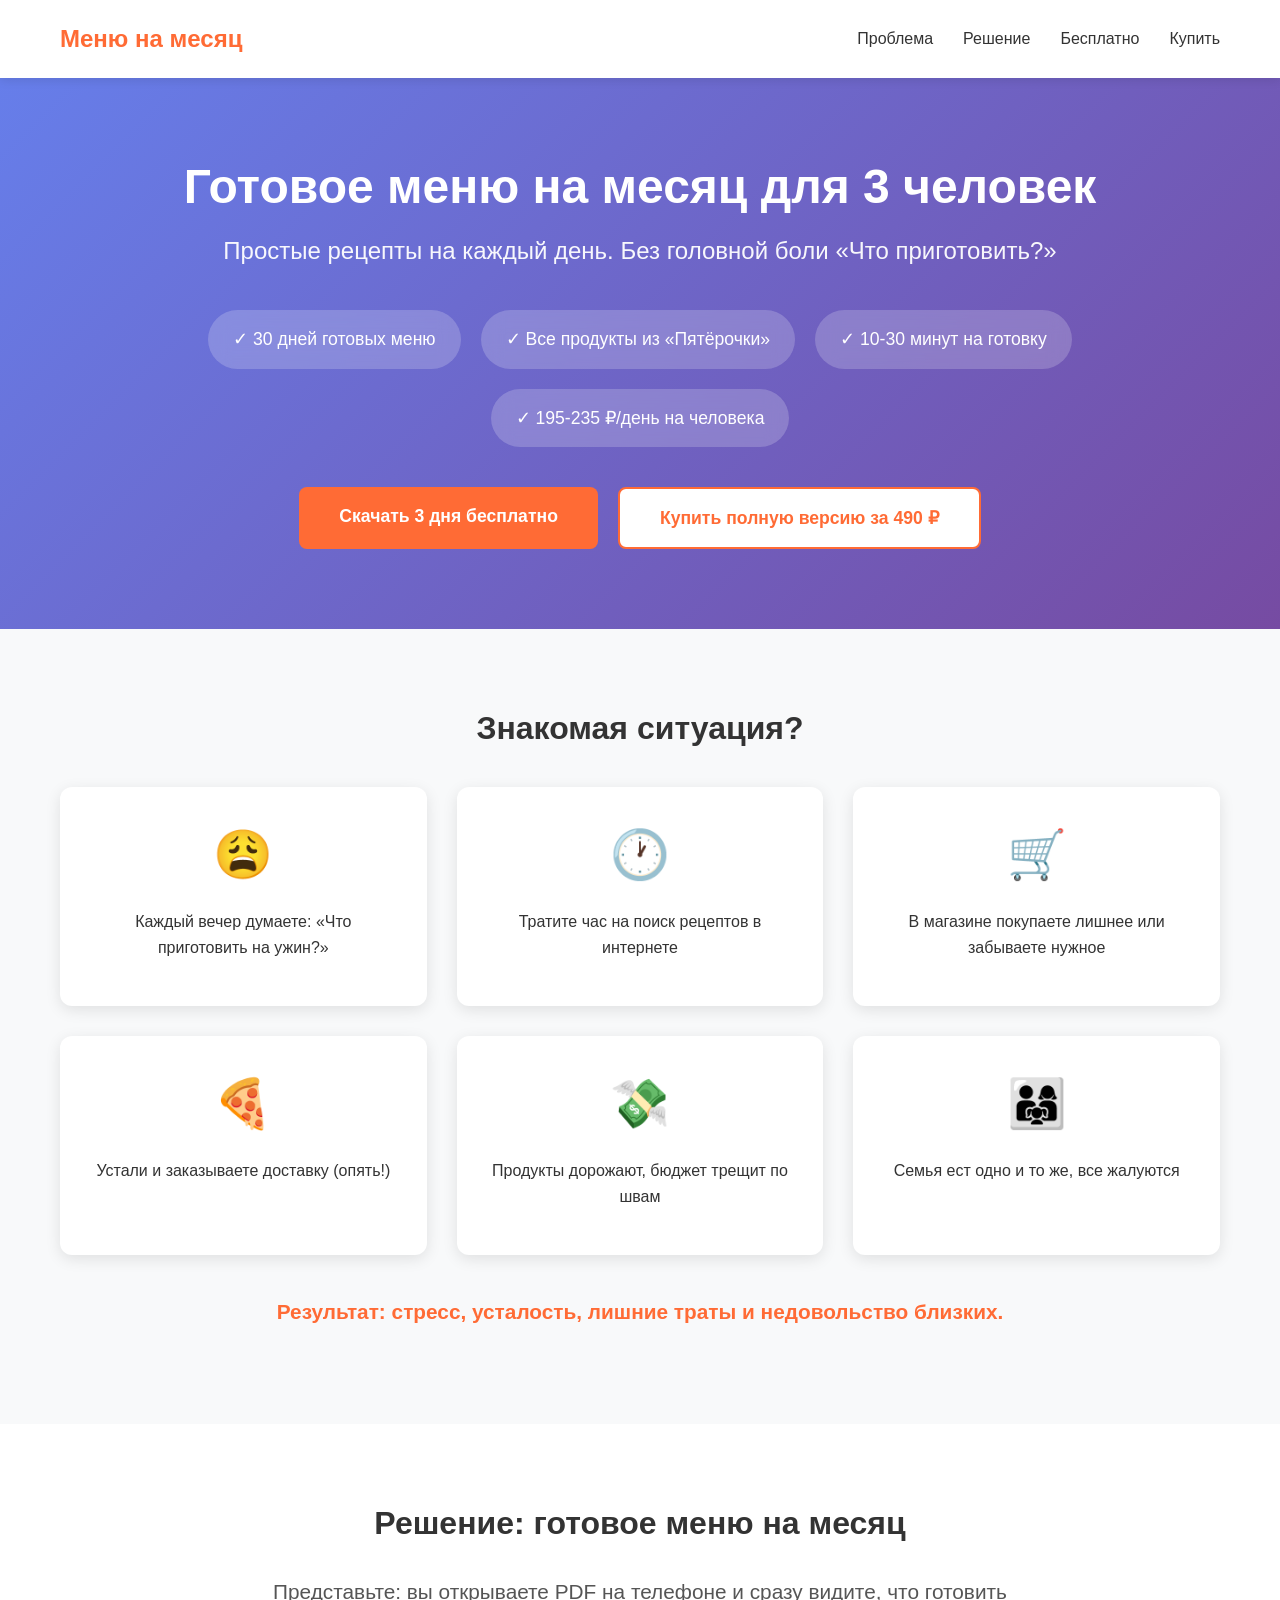
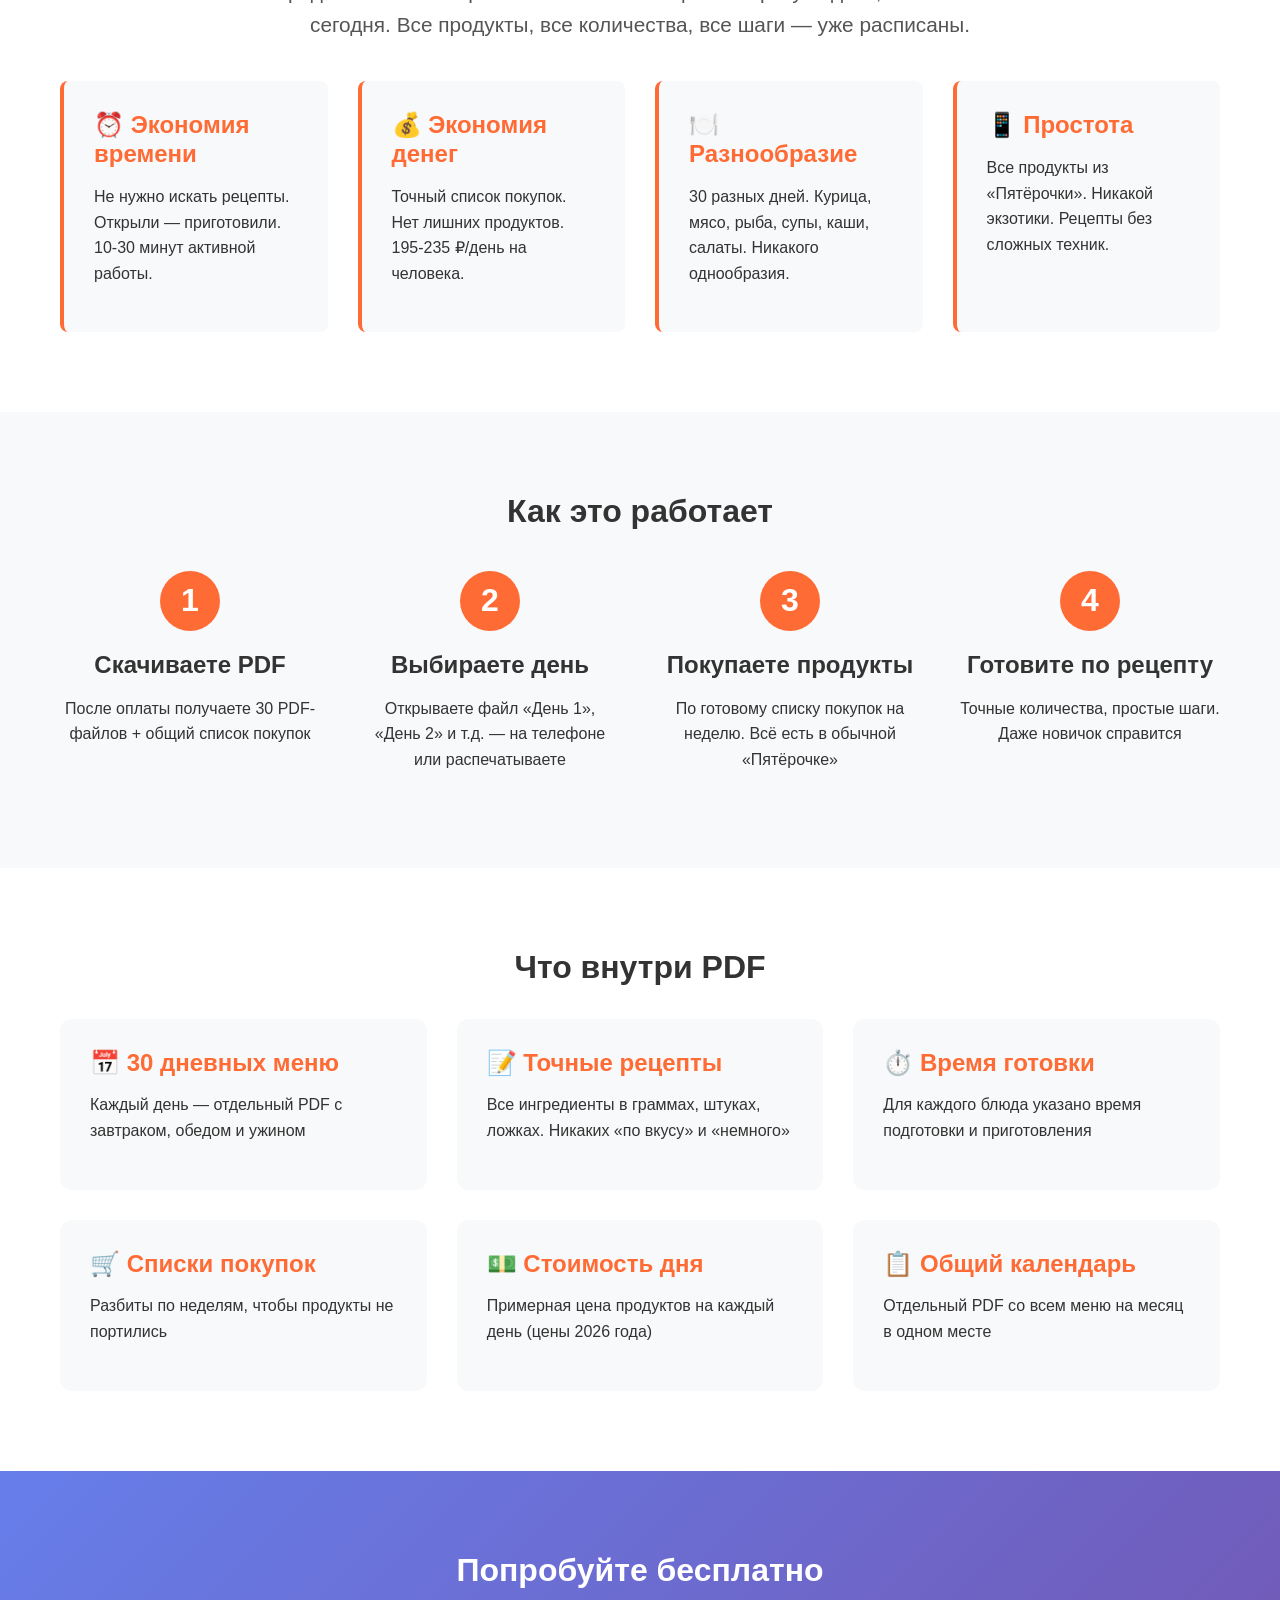
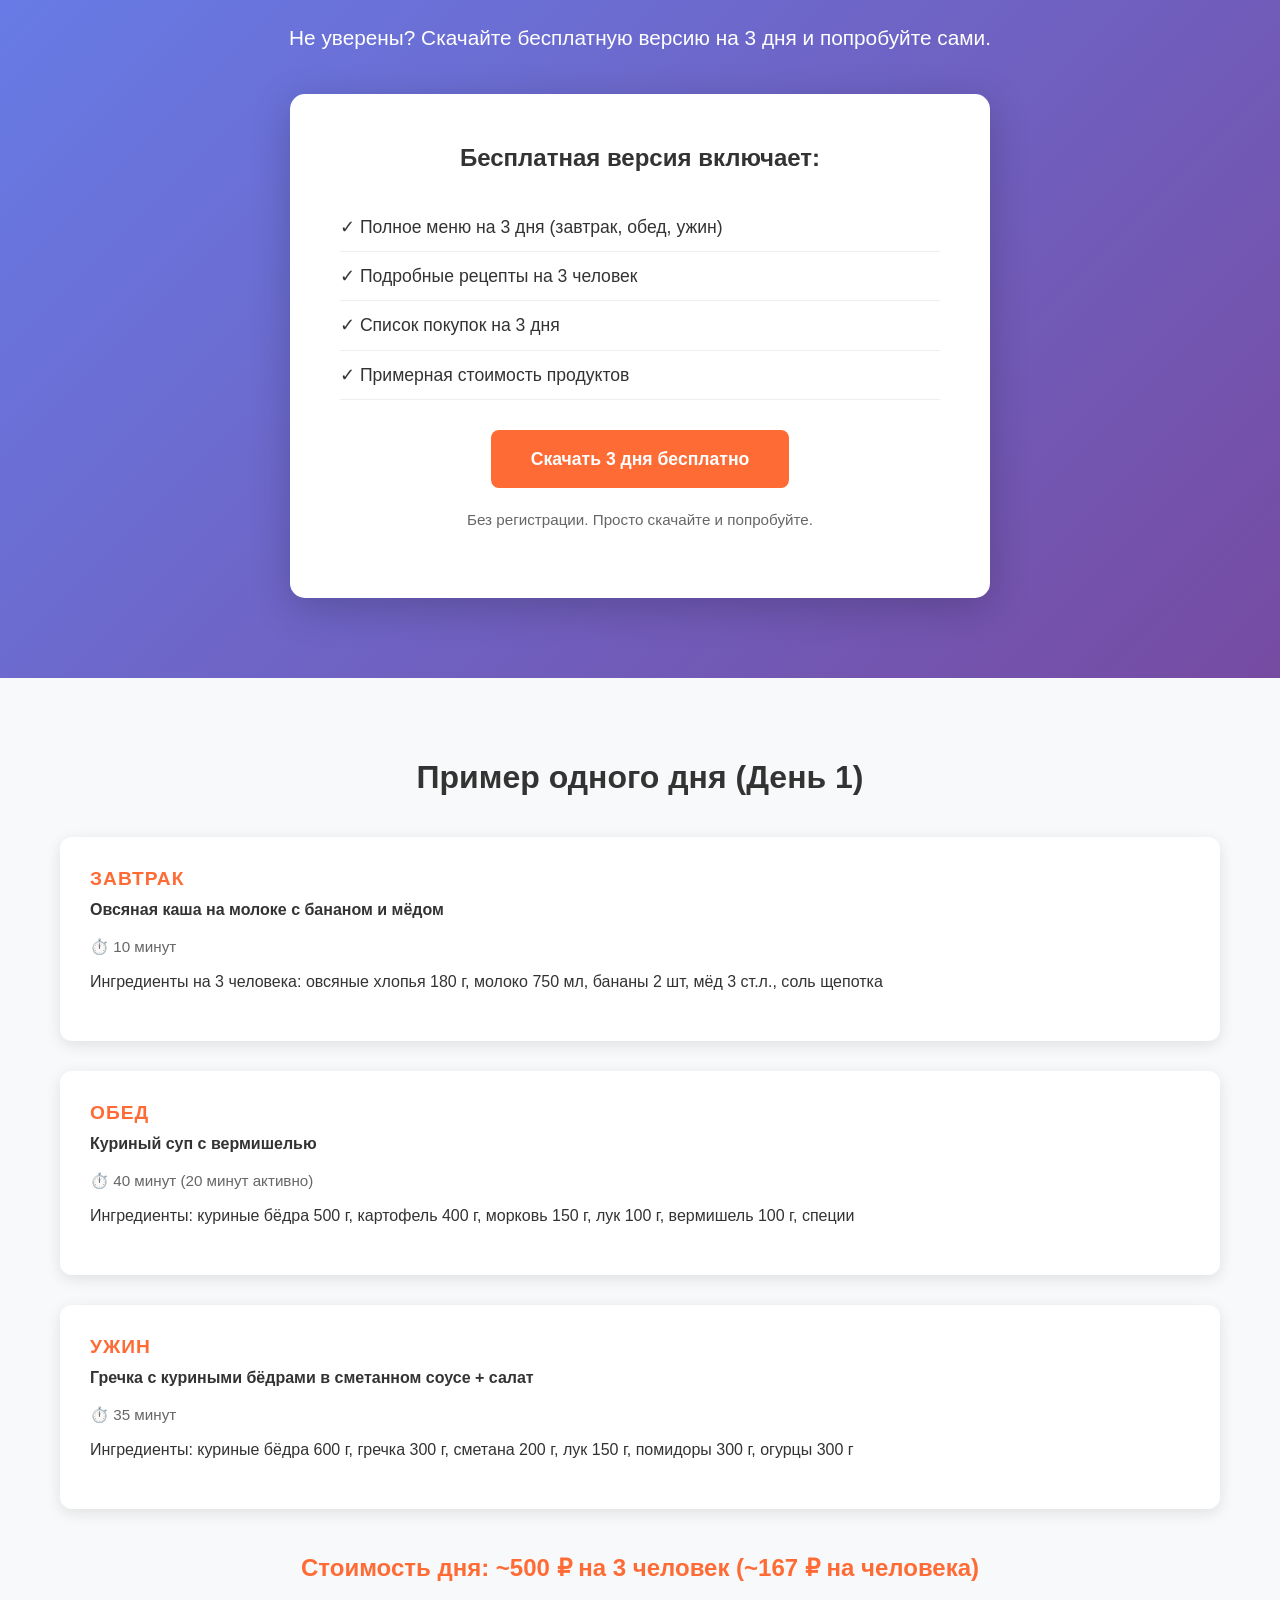
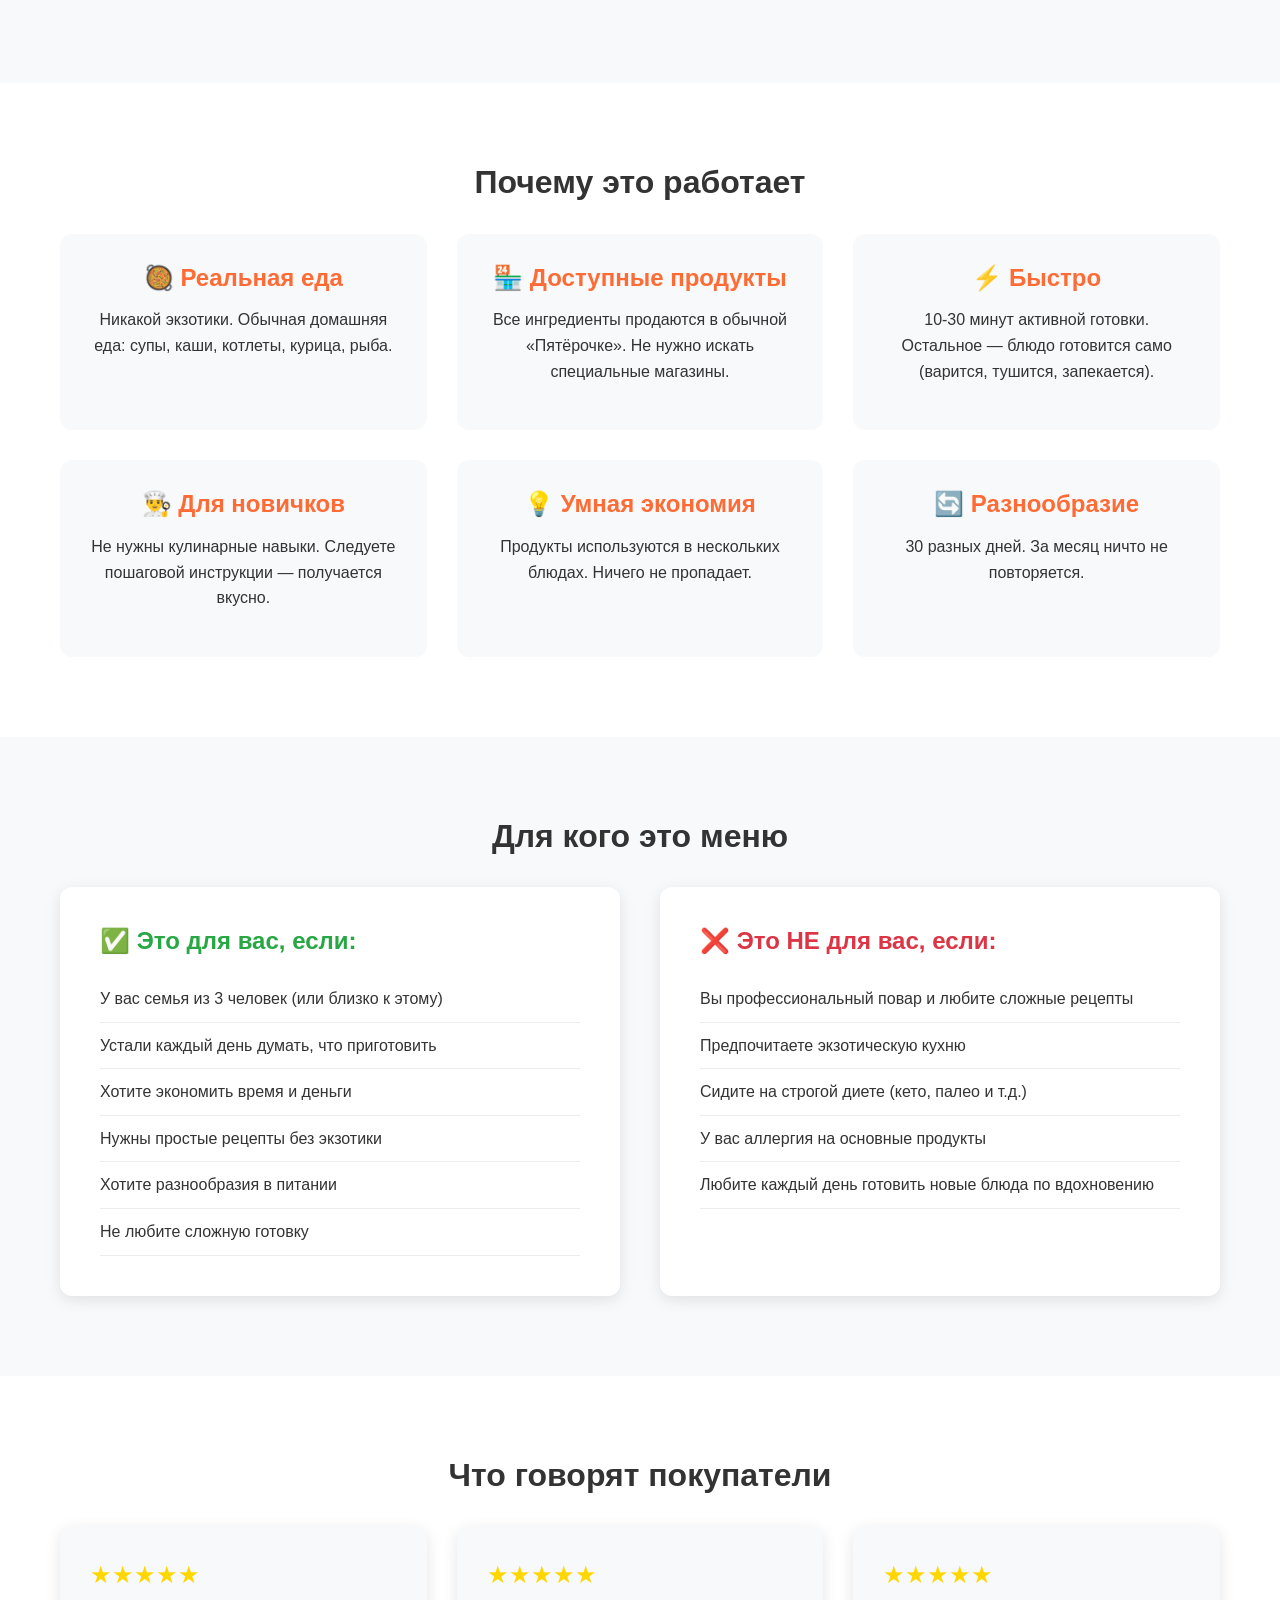
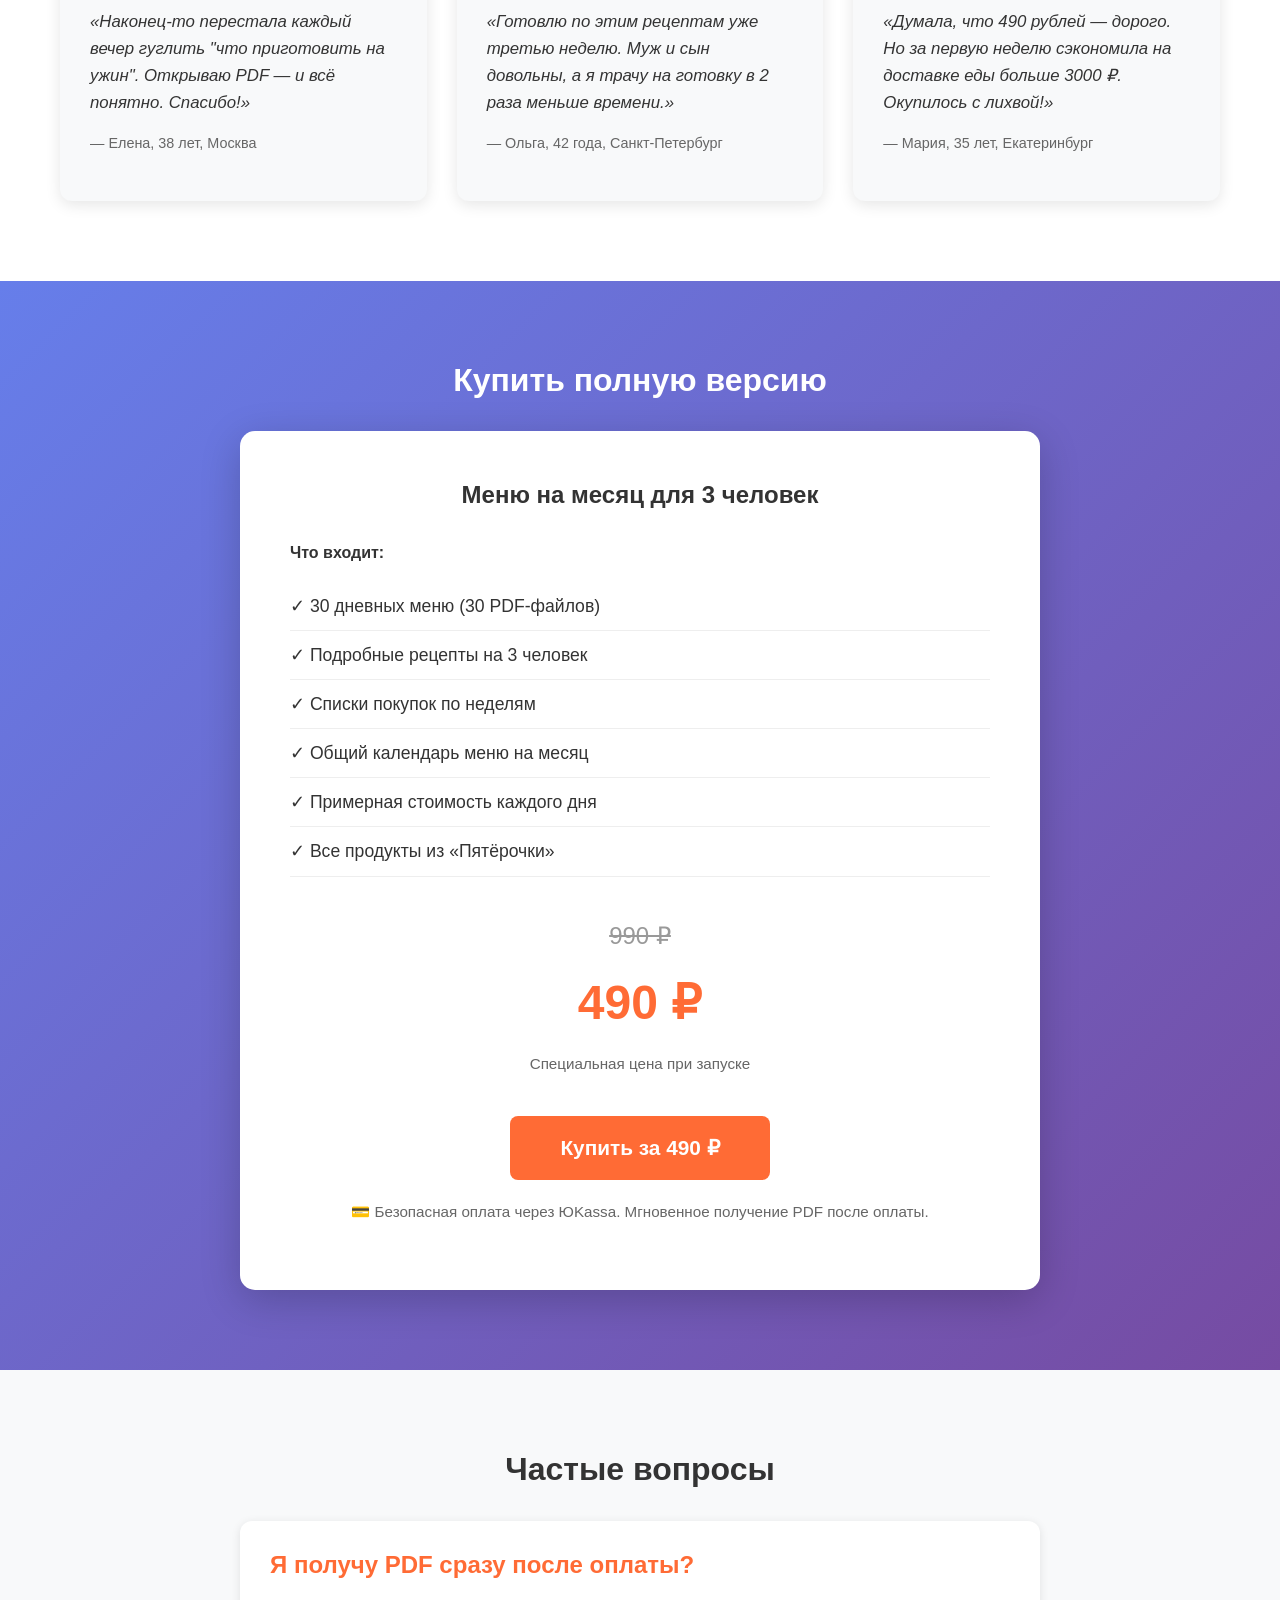
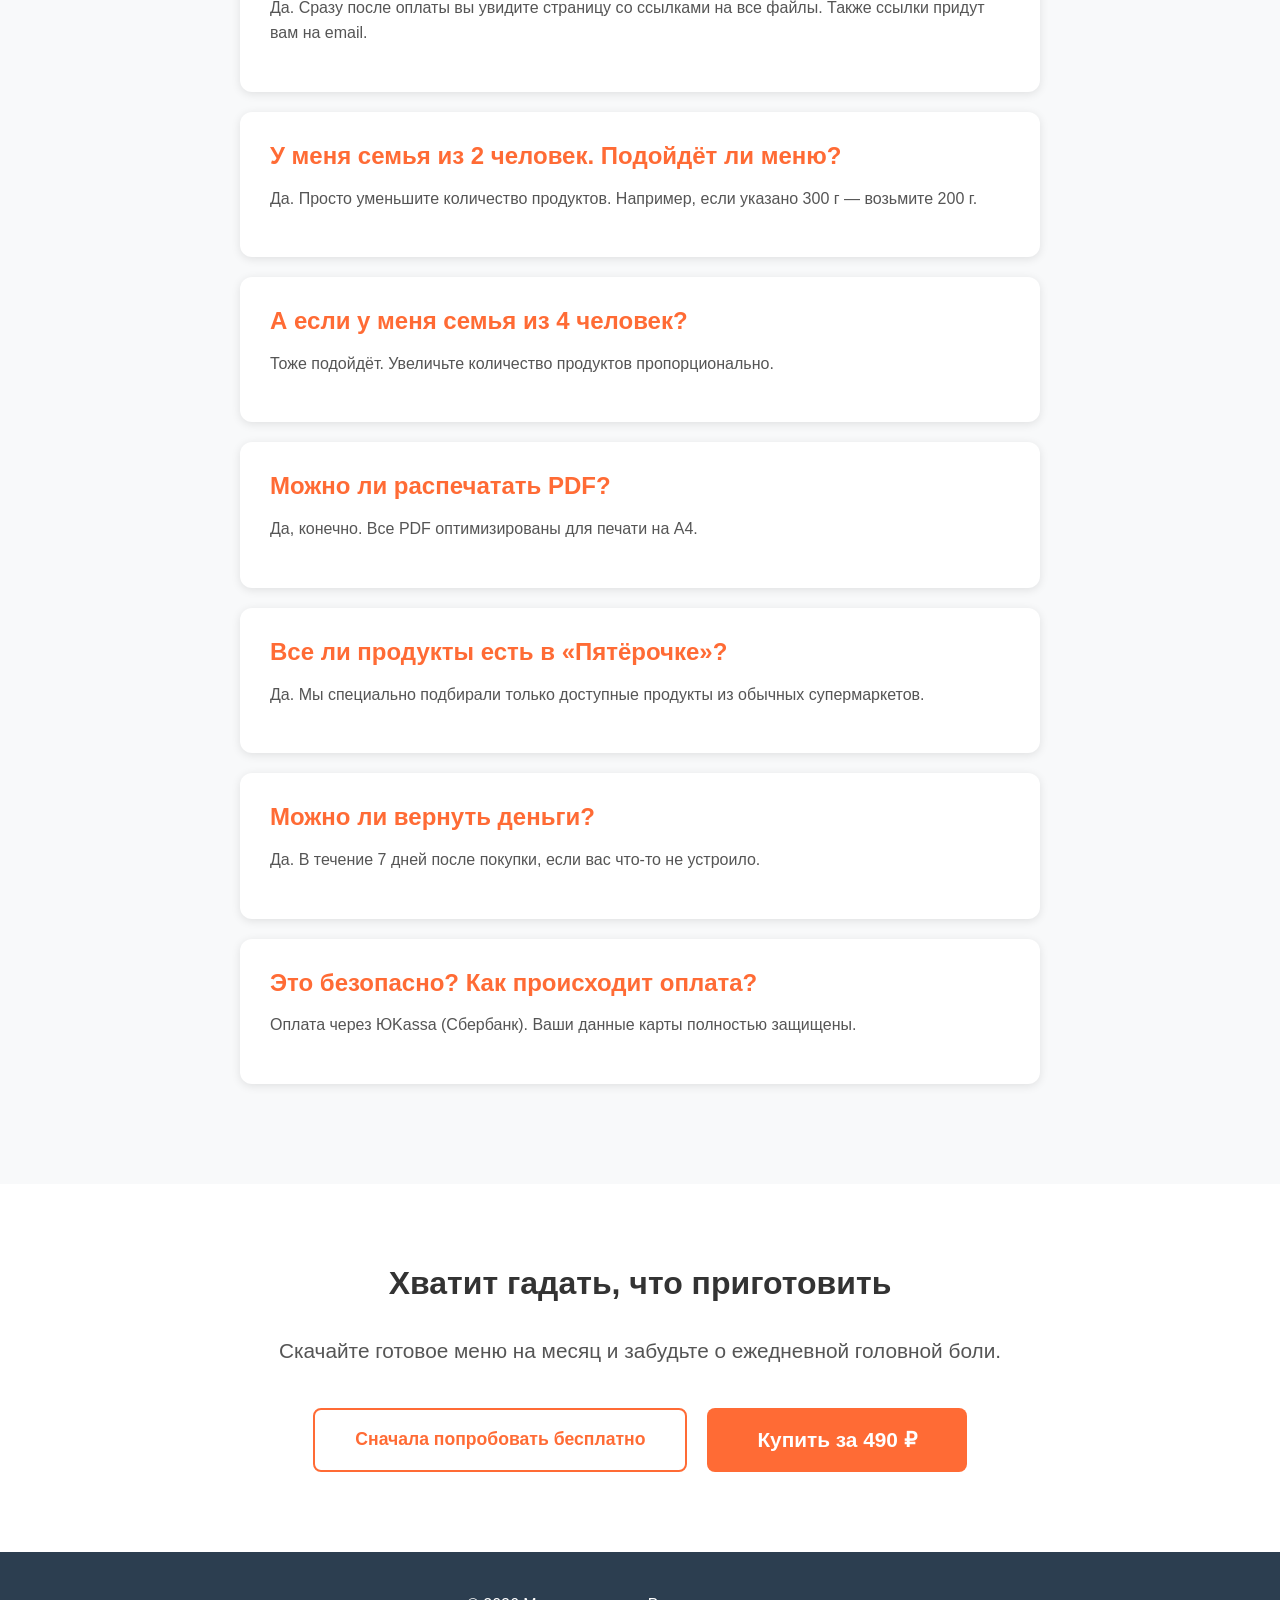
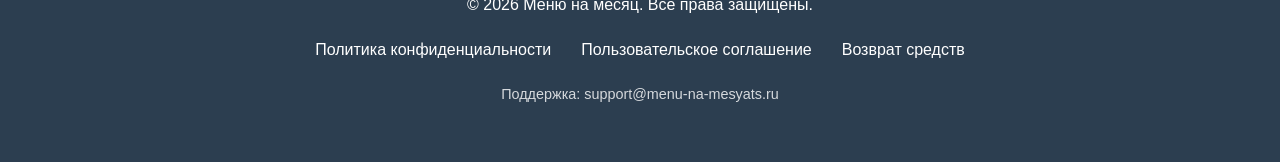
==== index.html @ c81d0bb7 "Add files via upload" ====
<!DOCTYPE html>
<html lang="ru">
<head>
    <meta charset="UTF-8">
    <meta name="viewport" content="width=device-width, initial-scale=1.0">
    <meta name="description" content="Готовое меню на месяц для 3 человек. Простые рецепты, доступные продукты, экономия времени и денег.">
    <title>Меню на месяц для 3 человек — Готовые рецепты на каждый день</title>
    <link rel="stylesheet" href="style.css">
</head>
<body>

    <!-- Шапка -->
    <header class="header">
        <div class="container">
            <div class="logo">Меню на месяц</div>
            <nav class="nav">
                <a href="#problem">Проблема</a>
                <a href="#solution">Решение</a>
                <a href="#free">Бесплатно</a>
                <a href="#buy">Купить</a>
            </nav>
        </div>
    </header>

    <!-- Первый экран (Hero) -->
    <section class="hero">
        <div class="container">
            <h1>Готовое меню на месяц для 3 человек</h1>
            <p class="hero-subtitle">Простые рецепты на каждый день. Без головной боли «Что приготовить?»</p>
            <div class="hero-benefits">
                <div class="benefit">✓ 30 дней готовых меню</div>
                <div class="benefit">✓ Все продукты из «Пятёрочки»</div>
                <div class="benefit">✓ 10-30 минут на готовку</div>
                <div class="benefit">✓ 195-235 ₽/день на человека</div>
            </div>
            <div class="hero-cta">
                <a href="#free" class="btn btn-primary">Скачать 3 дня бесплатно</a>
                <a href="#buy" class="btn btn-secondary">Купить полную версию за 490 ₽</a>
            </div>
        </div>
    </section>

    <!-- Знакомая ситуация -->
    <section id="problem" class="problem">
        <div class="container">
            <h2>Знакомая ситуация?</h2>
            <div class="problem-grid">
                <div class="problem-item">
                    <div class="problem-icon">😩</div>
                    <p>Каждый вечер думаете: «Что приготовить на ужин?»</p>
                </div>
                <div class="problem-item">
                    <div class="problem-icon">🕐</div>
                    <p>Тратите час на поиск рецептов в интернете</p>
                </div>
                <div class="problem-item">
                    <div class="problem-icon">🛒</div>
                    <p>В магазине покупаете лишнее или забываете нужное</p>
                </div>
                <div class="problem-item">
                    <div class="problem-icon">🍕</div>
                    <p>Устали и заказываете доставку (опять!)</p>
                </div>
                <div class="problem-item">
                    <div class="problem-icon">💸</div>
                    <p>Продукты дорожают, бюджет трещит по швам</p>
                </div>
                <div class="problem-item">
                    <div class="problem-icon">👨‍👩‍👧</div>
                    <p>Семья ест одно и то же, все жалуются</p>
                </div>
            </div>
            <p class="problem-result">Результат: стресс, усталость, лишние траты и недовольство близких.</p>
        </div>
    </section>

    <!-- Решение -->
    <section id="solution" class="solution">
        <div class="container">
            <h2>Решение: готовое меню на месяц</h2>
            <p class="solution-intro">Представьте: вы открываете PDF на телефоне и сразу видите, что готовить сегодня. Все продукты, все количества, все шаги — уже расписаны.</p>
            <div class="solution-benefits">
                <div class="solution-item">
                    <h3>⏰ Экономия времени</h3>
                    <p>Не нужно искать рецепты. Открыли — приготовили. 10-30 минут активной работы.</p>
                </div>
                <div class="solution-item">
                    <h3>💰 Экономия денег</h3>
                    <p>Точный список покупок. Нет лишних продуктов. 195-235 ₽/день на человека.</p>
                </div>
                <div class="solution-item">
                    <h3>🍽️ Разнообразие</h3>
                    <p>30 разных дней. Курица, мясо, рыба, супы, каши, салаты. Никакого однообразия.</p>
                </div>
                <div class="solution-item">
                    <h3>📱 Простота</h3>
                    <p>Все продукты из «Пятёрочки». Никакой экзотики. Рецепты без сложных техник.</p>
                </div>
            </div>
        </div>
    </section>

    <!-- Как это работает -->
    <section class="how-it-works">
        <div class="container">
            <h2>Как это работает</h2>
            <div class="steps">
                <div class="step">
                    <div class="step-number">1</div>
                    <h3>Скачиваете PDF</h3>
                    <p>После оплаты получаете 30 PDF-файлов + общий список покупок</p>
                </div>
                <div class="step">
                    <div class="step-number">2</div>
                    <h3>Выбираете день</h3>
                    <p>Открываете файл «День 1», «День 2» и т.д. — на телефоне или распечатываете</p>
                </div>
                <div class="step">
                    <div class="step-number">3</div>
                    <h3>Покупаете продукты</h3>
                    <p>По готовому списку покупок на неделю. Всё есть в обычной «Пятёрочке»</p>
                </div>
                <div class="step">
                    <div class="step-number">4</div>
                    <h3>Готовите по рецепту</h3>
                    <p>Точные количества, простые шаги. Даже новичок справится</p>
                </div>
            </div>
        </div>
    </section>

    <!-- Что внутри -->
    <section class="inside">
        <div class="container">
            <h2>Что внутри PDF</h2>
            <div class="inside-grid">
                <div class="inside-item">
                    <h3>📅 30 дневных меню</h3>
                    <p>Каждый день — отдельный PDF с завтраком, обедом и ужином</p>
                </div>
                <div class="inside-item">
                    <h3>📝 Точные рецепты</h3>
                    <p>Все ингредиенты в граммах, штуках, ложках. Никаких «по вкусу» и «немного»</p>
                </div>
                <div class="inside-item">
                    <h3>⏱️ Время готовки</h3>
                    <p>Для каждого блюда указано время подготовки и приготовления</p>
                </div>
                <div class="inside-item">
                    <h3>🛒 Списки покупок</h3>
                    <p>Разбиты по неделям, чтобы продукты не портились</p>
                </div>
                <div class="inside-item">
                    <h3>💵 Стоимость дня</h3>
                    <p>Примерная цена продуктов на каждый день (цены 2026 года)</p>
                </div>
                <div class="inside-item">
                    <h3>📋 Общий календарь</h3>
                    <p>Отдельный PDF со всем меню на месяц в одном месте</p>
                </div>
            </div>
        </div>
    </section>

    <!-- Бесплатная версия -->
    <section id="free" class="free-version">
        <div class="container">
            <h2>Попробуйте бесплатно</h2>
            <p class="free-intro">Не уверены? Скачайте бесплатную версию на 3 дня и попробуйте сами.</p>
            <div class="free-box">
                <h3>Бесплатная версия включает:</h3>
                <ul class="free-list">
                    <li>✓ Полное меню на 3 дня (завтрак, обед, ужин)</li>
                    <li>✓ Подробные рецепты на 3 человек</li>
                    <li>✓ Список покупок на 3 дня</li>
                    <li>✓ Примерная стоимость продуктов</li>
                </ul>
                <a href="free.html" class="btn btn-primary">Скачать 3 дня бесплатно</a>
                <p class="free-note">Без регистрации. Просто скачайте и попробуйте.</p>
            </div>
        </div>
    </section>

    <!-- Пример дня -->
    <section class="example">
        <div class="container">
            <h2>Пример одного дня (День 1)</h2>
            <div class="example-day">
                <div class="example-meal">
                    <h3>Завтрак</h3>
                    <h4>Овсяная каша на молоке с бананом и мёдом</h4>
                    <p class="example-time">⏱️ 10 минут</p>
                    <p>Ингредиенты на 3 человека: овсяные хлопья 180 г, молоко 750 мл, бананы 2 шт, мёд 3 ст.л., соль щепотка</p>
                </div>
                <div class="example-meal">
                    <h3>Обед</h3>
                    <h4>Куриный суп с вермишелью</h4>
                    <p class="example-time">⏱️ 40 минут (20 минут активно)</p>
                    <p>Ингредиенты: куриные бёдра 500 г, картофель 400 г, морковь 150 г, лук 100 г, вермишель 100 г, специи</p>
                </div>
                <div class="example-meal">
                    <h3>Ужин</h3>
                    <h4>Гречка с куриными бёдрами в сметанном соусе + салат</h4>
                    <p class="example-time">⏱️ 35 минут</p>
                    <p>Ингредиенты: куриные бёдра 600 г, гречка 300 г, сметана 200 г, лук 150 г, помидоры 300 г, огурцы 300 г</p>
                </div>
            </div>
            <p class="example-cost"><strong>Стоимость дня: ~500 ₽ на 3 человек (~167 ₽ на человека)</strong></p>
        </div>
    </section>

    <!-- Преимущества -->
    <section class="advantages">
        <div class="container">
            <h2>Почему это работает</h2>
            <div class="advantages-grid">
                <div class="advantage-item">
                    <h3>🥘 Реальная еда</h3>
                    <p>Никакой экзотики. Обычная домашняя еда: супы, каши, котлеты, курица, рыба.</p>
                </div>
                <div class="advantage-item">
                    <h3>🏪 Доступные продукты</h3>
                    <p>Все ингредиенты продаются в обычной «Пятёрочке». Не нужно искать специальные магазины.</p>
                </div>
                <div class="advantage-item">
                    <h3>⚡ Быстро</h3>
                    <p>10-30 минут активной готовки. Остальное — блюдо готовится само (варится, тушится, запекается).</p>
                </div>
                <div class="advantage-item">
                    <h3>👨‍🍳 Для новичков</h3>
                    <p>Не нужны кулинарные навыки. Следуете пошаговой инструкции — получается вкусно.</p>
                </div>
                <div class="advantage-item">
                    <h3>💡 Умная экономия</h3>
                    <p>Продукты используются в нескольких блюдах. Ничего не пропадает.</p>
                </div>
                <div class="advantage-item">
                    <h3>🔄 Разнообразие</h3>
                    <p>30 разных дней. За месяц ничто не повторяется.</p>
                </div>
            </div>
        </div>
    </section>

    <!-- Для кого -->
    <section class="target">
        <div class="container">
            <h2>Для кого это меню</h2>
            <div class="target-grid">
                <div class="target-item target-for">
                    <h3>✅ Это для вас, если:</h3>
                    <ul>
                        <li>У вас семья из 3 человек (или близко к этому)</li>
                        <li>Устали каждый день думать, что приготовить</li>
                        <li>Хотите экономить время и деньги</li>
                        <li>Нужны простые рецепты без экзотики</li>
                        <li>Хотите разнообразия в питании</li>
                        <li>Не любите сложную готовку</li>
                    </ul>
                </div>
                <div class="target-item target-not">
                    <h3>❌ Это НЕ для вас, если:</h3>
                    <ul>
                        <li>Вы профессиональный повар и любите сложные рецепты</li>
                        <li>Предпочитаете экзотическую кухню</li>
                        <li>Сидите на строгой диете (кето, палео и т.д.)</li>
                        <li>У вас аллергия на основные продукты</li>
                        <li>Любите каждый день готовить новые блюда по вдохновению</li>
                    </ul>
                </div>
            </div>
        </div>
    </section>

    <!-- Отзывы -->
    <section class="reviews">
        <div class="container">
            <h2>Что говорят покупатели</h2>
            <div class="reviews-grid">
                <div class="review-item">
                    <div class="review-stars">★★★★★</div>
                    <p class="review-text">«Наконец-то перестала каждый вечер гуглить "что приготовить на ужин". Открываю PDF — и всё понятно. Спасибо!»</p>
                    <p class="review-author">— Елена, 38 лет, Москва</p>
                </div>
                <div class="review-item">
                    <div class="review-stars">★★★★★</div>
                    <p class="review-text">«Готовлю по этим рецептам уже третью неделю. Муж и сын довольны, а я трачу на готовку в 2 раза меньше времени.»</p>
                    <p class="review-author">— Ольга, 42 года, Санкт-Петербург</p>
                </div>
                <div class="review-item">
                    <div class="review-stars">★★★★★</div>
                    <p class="review-text">«Думала, что 490 рублей — дорого. Но за первую неделю сэкономила на доставке еды больше 3000 ₽. Окупилось с лихвой!»</p>
                    <p class="review-author">— Мария, 35 лет, Екатеринбург</p>
                </div>
            </div>
        </div>
    </section>

    <!-- Покупка -->
    <section id="buy" class="buy">
        <div class="container">
            <h2>Купить полную версию</h2>
            <div class="buy-box">
                <h3>Меню на месяц для 3 человек</h3>
                <div class="buy-includes">
                    <p><strong>Что входит:</strong></p>
                    <ul>
                        <li>✓ 30 дневных меню (30 PDF-файлов)</li>
                        <li>✓ Подробные рецепты на 3 человек</li>
                        <li>✓ Списки покупок по неделям</li>
                        <li>✓ Общий календарь меню на месяц</li>
                        <li>✓ Примерная стоимость каждого дня</li>
                        <li>✓ Все продукты из «Пятёрочки»</li>
                    </ul>
                </div>
                <div class="buy-price">
                    <div class="price-old">990 ₽</div>
                    <div class="price-new">490 ₽</div>
                    <p class="price-note">Специальная цена при запуске</p>
                </div>
                <button class="btn btn-primary btn-large" onclick="openPayment()">Купить за 490 ₽</button>
                <p class="buy-guarantee">💳 Безопасная оплата через ЮKassa. Мгновенное получение PDF после оплаты.</p>
            </div>
        </div>
    </section>

    <!-- FAQ -->
    <section class="faq">
        <div class="container">
            <h2>Частые вопросы</h2>
            <div class="faq-list">
                <div class="faq-item">
                    <h3 class="faq-question">Я получу PDF сразу после оплаты?</h3>
                    <p class="faq-answer">Да. Сразу после оплаты вы увидите страницу со ссылками на все файлы. Также ссылки придут вам на email.</p>
                </div>
                <div class="faq-item">
                    <h3 class="faq-question">У меня семья из 2 человек. Подойдёт ли меню?</h3>
                    <p class="faq-answer">Да. Просто уменьшите количество продуктов. Например, если указано 300 г — возьмите 200 г.</p>
                </div>
                <div class="faq-item">
                    <h3 class="faq-question">А если у меня семья из 4 человек?</h3>
                    <p class="faq-answer">Тоже подойдёт. Увеличьте количество продуктов пропорционально.</p>
                </div>
                <div class="faq-item">
                    <h3 class="faq-question">Можно ли распечатать PDF?</h3>
                    <p class="faq-answer">Да, конечно. Все PDF оптимизированы для печати на A4.</p>
                </div>
                <div class="faq-item">
                    <h3 class="faq-question">Все ли продукты есть в «Пятёрочке»?</h3>
                    <p class="faq-answer">Да. Мы специально подбирали только доступные продукты из обычных супермаркетов.</p>
                </div>
                <div class="faq-item">
                    <h3 class="faq-question">Можно ли вернуть деньги?</h3>
                    <p class="faq-answer">Да. В течение 7 дней после покупки, если вас что-то не устроило.</p>
                </div>
                <div class="faq-item">
                    <h3 class="faq-question">Это безопасно? Как происходит оплата?</h3>
                    <p class="faq-answer">Оплата через ЮKassa (Сбербанк). Ваши данные карты полностью защищены.</p>
                </div>
            </div>
        </div>
    </section>

    <!-- Финальный призыв -->
    <section class="final-cta">
        <div class="container">
            <h2>Хватит гадать, что приготовить</h2>
            <p class="final-text">Скачайте готовое меню на месяц и забудьте о ежедневной головной боли.</p>
            <div class="final-buttons">
                <a href="free.html" class="btn btn-secondary">Сначала попробовать бесплатно</a>
                <button class="btn btn-primary btn-large" onclick="openPayment()">Купить за 490 ₽</button>
            </div>
        </div>
    </section>

    <!-- Футер -->
    <footer class="footer">
        <div class="container">
            <p>&copy; 2026 Меню на месяц. Все права защищены.</p>
            <div class="footer-links">
                <a href="privacy.html">Политика конфиденциальности</a>
                <a href="terms.html">Пользовательское соглашение</a>
                <a href="refund.html">Возврат средств</a>
            </div>
            <p class="footer-contact">Поддержка: support@menu-na-mesyats.ru</p>
        </div>
    </footer>

    <script src="script.js"></script>
</body>
</html>
---- style.css ----
/* === ОБЩИЕ СТИЛИ === */
* {
    margin: 0;
    padding: 0;
    box-sizing: border-box;
}

body {
    font-family: 'Segoe UI', Tahoma, Geneva, Verdana, sans-serif;
    line-height: 1.6;
    color: #333;
    background: #fff;
}

.container {
    max-width: 1200px;
    margin: 0 auto;
    padding: 0 20px;
}

h1, h2, h3, h4 {
    margin-bottom: 1rem;
    line-height: 1.2;
}

h1 {
    font-size: 2.5rem;
    font-weight: 700;
}

h2 {
    font-size: 2rem;
    font-weight: 700;
    text-align: center;
    margin-bottom: 2rem;
}

h3 {
    font-size: 1.5rem;
    font-weight: 600;
}

p {
    margin-bottom: 1rem;
}

/* === КНОПКИ === */
.btn {
    display: inline-block;
    padding: 15px 40px;
    font-size: 1.1rem;
    font-weight: 600;
    text-decoration: none;
    border-radius: 8px;
    cursor: pointer;
    border: none;
    transition: all 0.3s;
}

.btn-primary {
    background: #FF6B35;
    color: white;
}

.btn-primary:hover {
    background: #e55a2b;
    transform: translateY(-2px);
    box-shadow: 0 4px 12px rgba(255, 107, 53, 0.4);
}

.btn-secondary {
    background: white;
    color: #FF6B35;
    border: 2px solid #FF6B35;
}

.btn-secondary:hover {
    background: #FF6B35;
    color: white;
}

.btn-large {
    padding: 20px 50px;
    font-size: 1.3rem;
}

/* === HEADER === */
.header {
    background: white;
    box-shadow: 0 2px 10px rgba(0,0,0,0.1);
    padding: 20px 0;
    position: sticky;
    top: 0;
    z-index: 1000;
}

.header .container {
    display: flex;
    justify-content: space-between;
    align-items: center;
}

.logo {
    font-size: 1.5rem;
    font-weight: 700;
    color: #FF6B35;
}

.nav {
    display: flex;
    gap: 30px;
}

.nav a {
    text-decoration: none;
    color: #333;
    font-weight: 500;
    transition: color 0.3s;
}

.nav a:hover {
    color: #FF6B35;
}

/* === HERO === */
.hero {
    background: linear-gradient(135deg, #667eea 0%, #764ba2 100%);
    color: white;
    padding: 80px 0;
    text-align: center;
}

.hero h1 {
    font-size: 3rem;
    margin-bottom: 1rem;
}

.hero-subtitle {
    font-size: 1.5rem;
    margin-bottom: 2rem;
    opacity: 0.95;
}

.hero-benefits {
    display: flex;
    justify-content: center;
    flex-wrap: wrap;
    gap: 20px;
    margin: 40px 0;
}

.benefit {
    background: rgba(255,255,255,0.2);
    padding: 15px 25px;
    border-radius: 30px;
    font-size: 1.1rem;
    backdrop-filter: blur(10px);
}

.hero-cta {
    display: flex;
    gap: 20px;
    justify-content: center;
    flex-wrap: wrap;
    margin-top: 40px;
}

/* === PROBLEM === */
.problem {
    padding: 80px 0;
    background: #f8f9fa;
}

.problem-grid {
    display: grid;
    grid-template-columns: repeat(auto-fit, minmax(300px, 1fr));
    gap: 30px;
    margin: 40px 0;
}

.problem-item {
    background: white;
    padding: 30px;
    border-radius: 12px;
    text-align: center;
    box-shadow: 0 4px 15px rgba(0,0,0,0.1);
    transition: transform 0.3s;
}

.problem-item:hover {
    transform: translateY(-5px);
}

.problem-icon {
    font-size: 3rem;
    margin-bottom: 15px;
}

.problem-result {
    text-align: center;
    font-size: 1.3rem;
    font-weight: 600;
    color: #FF6B35;
    margin-top: 40px;
}

/* === SOLUTION === */
.solution {
    padding: 80px 0;
}

.solution-intro {
    text-align: center;
    font-size: 1.3rem;
    max-width: 800px;
    margin: 0 auto 40px;
    color: #555;
}

.solution-benefits {
    display: grid;
    grid-template-columns: repeat(auto-fit, minmax(250px, 1fr));
    gap: 30px;
}

.solution-item {
    padding: 30px;
    border-left: 4px solid #FF6B35;
    background: #f8f9fa;
    border-radius: 8px;
}

.solution-item h3 {
    color: #FF6B35;
    margin-bottom: 15px;
}

/* === HOW IT WORKS === */
.how-it-works {
    padding: 80px 0;
    background: #f8f9fa;
}

.steps {
    display: grid;
    grid-template-columns: repeat(auto-fit, minmax(250px, 1fr));
    gap: 40px;
    margin-top: 40px;
}

.step {
    text-align: center;
    position: relative;
}

.step-number {
    width: 60px;
    height: 60px;
    background: #FF6B35;
    color: white;
    font-size: 2rem;
    font-weight: 700;
    border-radius: 50%;
    display: flex;
    align-items: center;
    justify-content: center;
    margin: 0 auto 20px;
}

/* === INSIDE === */
.inside {
    padding: 80px 0;
}

.inside-grid {
    display: grid;
    grid-template-columns: repeat(auto-fit, minmax(300px, 1fr));
    gap: 30px;
}

.inside-item {
    background: #f8f9fa;
    padding: 30px;
    border-radius: 12px;
    transition: transform 0.3s;
}

.inside-item:hover {
    transform: translateY(-5px);
}

.inside-item h3 {
    color: #FF6B35;
    margin-bottom: 15px;
}

/* === FREE VERSION === */
.free-version {
    padding: 80px 0;
    background: linear-gradient(135deg, #667eea 0%, #764ba2 100%);
    color: white;
}

.free-intro {
    text-align: center;
    font-size: 1.3rem;
    margin-bottom: 40px;
}

.free-box {
    background: white;
    color: #333;
    padding: 50px;
    border-radius: 15px;
    max-width: 700px;
    margin: 0 auto;
    text-align: center;
    box-shadow: 0 10px 40px rgba(0,0,0,0.2);
}

.free-list {
    list-style: none;
    text-align: left;
    margin: 30px 0;
    font-size: 1.1rem;
}

.free-list li {
    padding: 10px 0;
    border-bottom: 1px solid #eee;
}

.free-note {
    margin-top: 20px;
    color: #666;
    font-size: 0.95rem;
}

/* === EXAMPLE === */
.example {
    padding: 80px 0;
    background: #f8f9fa;
}

.example-day {
    display: grid;
    gap: 30px;
    margin: 40px 0;
}

.example-meal {
    background: white;
    padding: 30px;
    border-radius: 12px;
    box-shadow: 0 4px 15px rgba(0,0,0,0.1);
}

.example-meal h3 {
    color: #FF6B35;
    font-size: 1.2rem;
    text-transform: uppercase;
    letter-spacing: 1px;
    margin-bottom: 10px;
}

.example-time {
    color: #666;
    font-size: 0.95rem;
    margin: 10px 0;
}

.example-cost {
    text-align: center;
    font-size: 1.5rem;
    margin-top: 40px;
    color: #FF6B35;
}

/* === ADVANTAGES === */
.advantages {
    padding: 80px 0;
}

.advantages-grid {
    display: grid;
    grid-template-columns: repeat(auto-fit, minmax(300px, 1fr));
    gap: 30px;
}

.advantage-item {
    padding: 30px;
    background: #f8f9fa;
    border-radius: 12px;
    text-align: center;
}

.advantage-item h3 {
    color: #FF6B35;
    margin-bottom: 15px;
}

/* === TARGET === */
.target {
    padding: 80px 0;
    background: #f8f9fa;
}

.target-grid {
    display: grid;
    grid-template-columns: repeat(auto-fit, minmax(400px, 1fr));
    gap: 40px;
}

.target-item {
    background: white;
    padding: 40px;
    border-radius: 12px;
    box-shadow: 0 4px 15px rgba(0,0,0,0.1);
}

.target-item ul {
    list-style: none;
    margin-top: 20px;
}

.target-item li {
    padding: 10px 0;
    border-bottom: 1px solid #eee;
}

.target-for h3 {
    color: #28a745;
}

.target-not h3 {
    color: #dc3545;
}

/* === REVIEWS === */
.reviews {
    padding: 80px 0;
}

.reviews-grid {
    display: grid;
    grid-template-columns: repeat(auto-fit, minmax(300px, 1fr));
    gap: 30px;
}

.review-item {
    background: #f8f9fa;
    padding: 30px;
    border-radius: 12px;
    box-shadow: 0 4px 15px rgba(0,0,0,0.1);
}

.review-stars {
    color: #FFD700;
    font-size: 1.5rem;
    margin-bottom: 15px;
}

.review-text {
    font-style: italic;
    margin-bottom: 15px;
    font-size: 1.05rem;
}

.review-author {
    color: #666;
    font-size: 0.9rem;
}

/* === BUY === */
.buy {
    padding: 80px 0;
    background: linear-gradient(135deg, #667eea 0%, #764ba2 100%);
    color: white;
}

.buy-box {
    background: white;
    color: #333;
    padding: 50px;
    border-radius: 15px;
    max-width: 800px;
    margin: 0 auto;
    text-align: center;
    box-shadow: 0 10px 40px rgba(0,0,0,0.2);
}

.buy-includes {
    text-align: left;
    margin: 30px 0;
}

.buy-includes ul {
    list-style: none;
    font-size: 1.1rem;
}

.buy-includes li {
    padding: 10px 0;
    border-bottom: 1px solid #eee;
}

.buy-price {
    margin: 40px 0;
}

.price-old {
    font-size: 1.5rem;
    text-decoration: line-through;
    color: #999;
}

.price-new {
    font-size: 3rem;
    font-weight: 700;
    color: #FF6B35;
    margin: 10px 0;
}

.price-note {
    color: #666;
    font-size: 0.95rem;
}

.buy-guarantee {
    margin-top: 20px;
    color: #666;
    font-size: 0.95rem;
}

/* === FAQ === */
.faq {
    padding: 80px 0;
    background: #f8f9fa;
}

.faq-list {
    max-width: 800px;
    margin: 0 auto;
}

.faq-item {
    background: white;
    padding: 30px;
    margin-bottom: 20px;
    border-radius: 12px;
    box-shadow: 0 2px 10px rgba(0,0,0,0.1);
}

.faq-question {
    color: #FF6B35;
    margin-bottom: 15px;
}

.faq-answer {
    color: #555;
}

/* === FINAL CTA === */
.final-cta {
    padding: 80px 0;
    text-align: center;
}

.final-text {
    font-size: 1.3rem;
    margin-bottom: 40px;
    color: #555;
}

.final-buttons {
    display: flex;
    gap: 20px;
    justify-content: center;
    flex-wrap: wrap;
}

/* === FOOTER === */
.footer {
    background: #2c3e50;
    color: white;
    padding: 40px 0;
    text-align: center;
}

.footer-links {
    display: flex;
    gap: 30px;
    justify-content: center;
    margin: 20px 0;
    flex-wrap: wrap;
}

.footer-links a {
    color: white;
    text-decoration: none;
    transition: opacity 0.3s;
}

.footer-links a:hover {
    opacity: 0.7;
}

.footer-contact {
    margin-top: 20px;
    font-size: 0.9rem;
    opacity: 0.8;
}

/* === RESPONSIVE === */
@media (max-width: 768px) {
    h1 {
        font-size: 2rem;
    }
    
    h2 {
        font-size: 1.5rem;
    }
    
    .hero h1 {
        font-size: 2rem;
    }
    
    .hero-subtitle {
        font-size: 1.2rem;
    }
    
    .hero-benefits {
        flex-direction: column;
        align-items: center;
    }
    
    .nav {
        flex-direction: column;
        gap: 10px;
    }
    
    .problem-grid,
    .solution-benefits,
    .steps,
    .inside-grid,
    .advantages-grid,
    .target-grid,
    .reviews-grid {
        grid-template-columns: 1fr;
    }
    
    .btn {
        padding: 12px 30px;
        font-size: 1rem;
    }
    
    .btn-large {
        padding: 15px 40px;
        font-size: 1.1rem;
    }
    
    .free-box,
    .buy-box {
        padding: 30px 20px;
    }
}
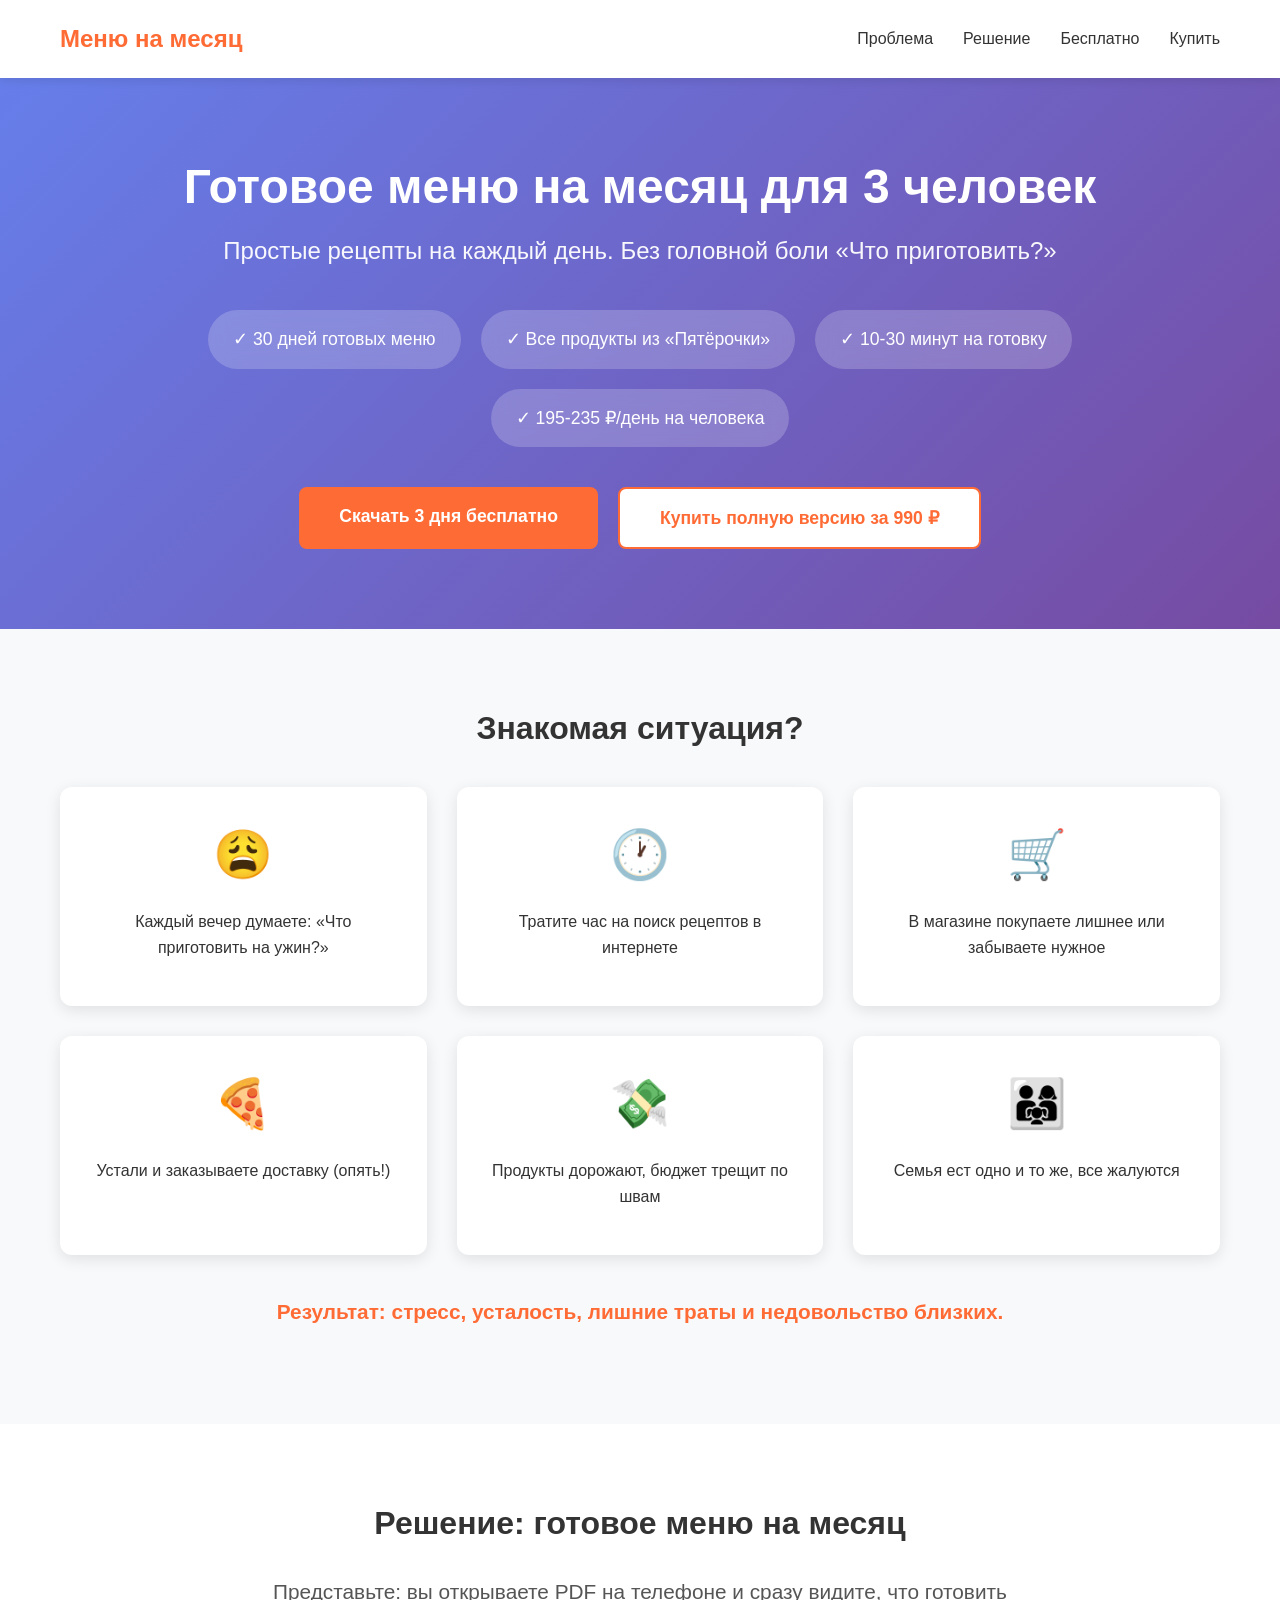
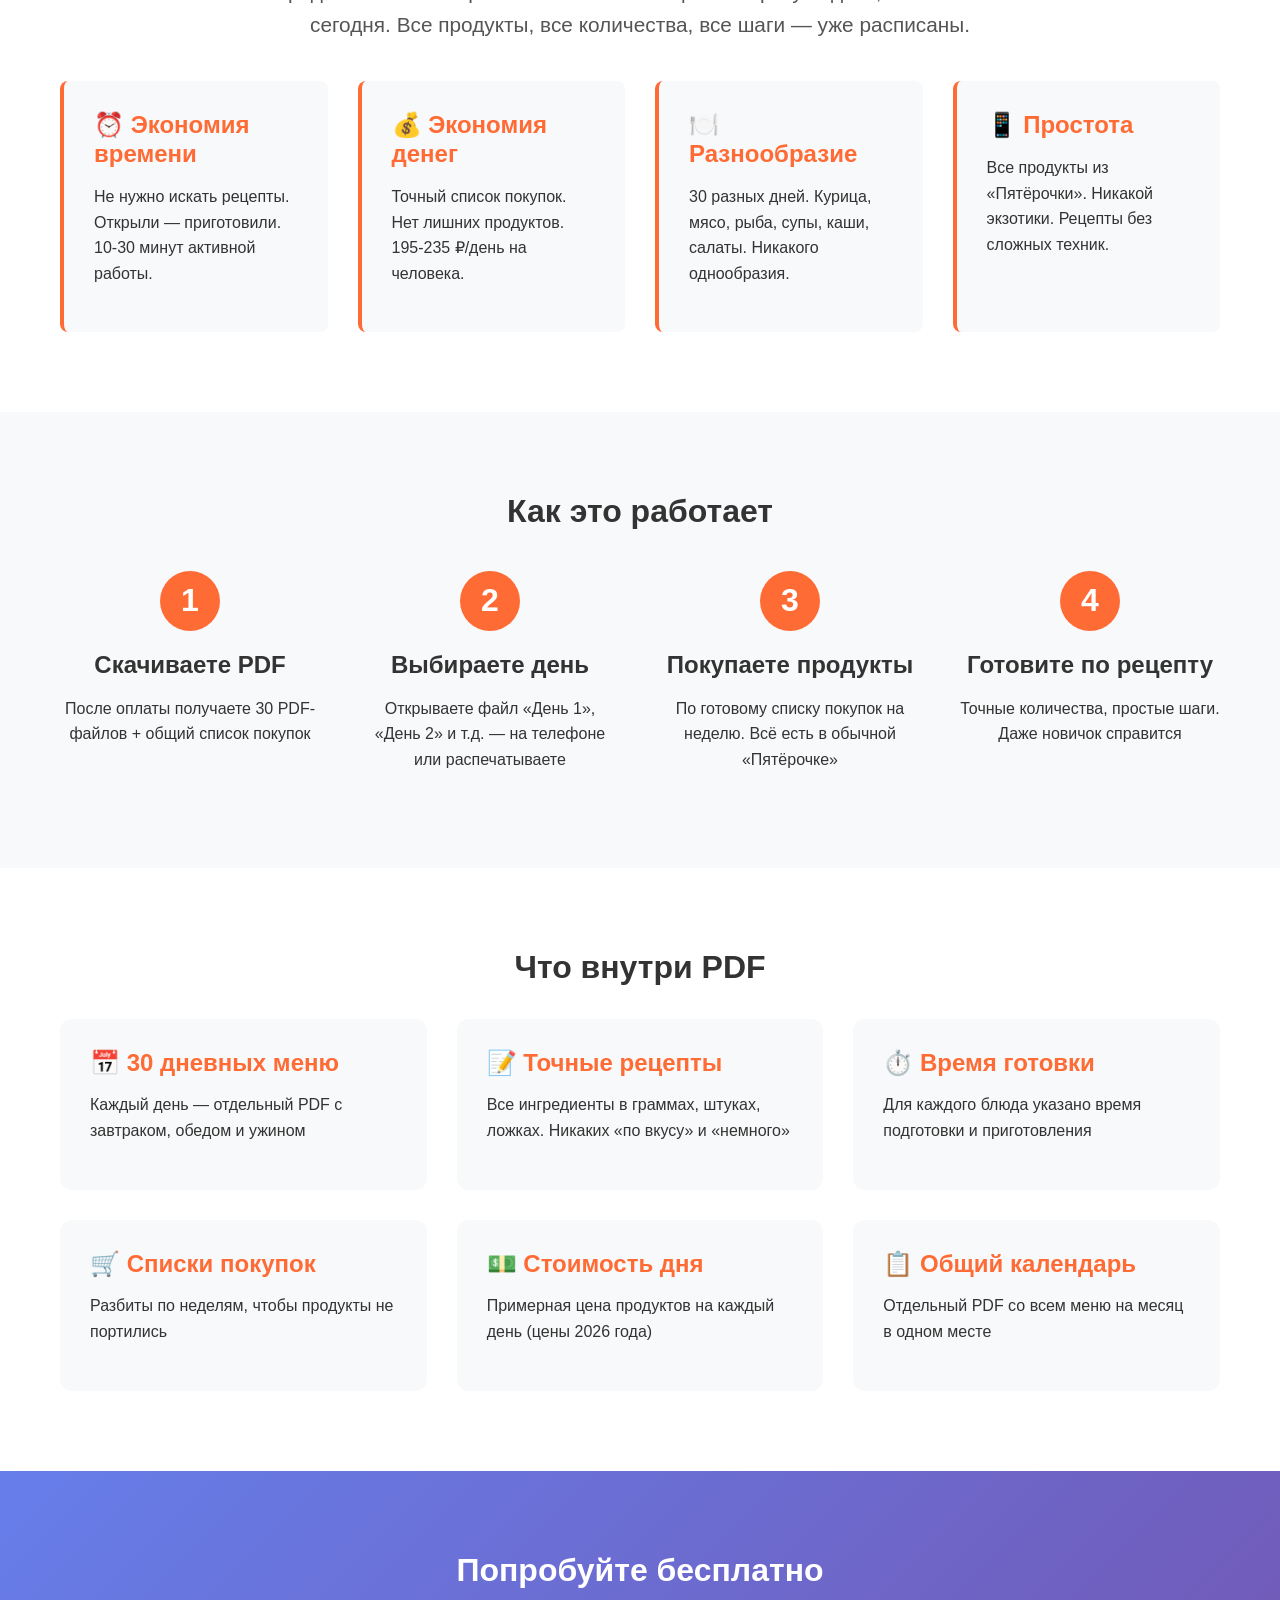
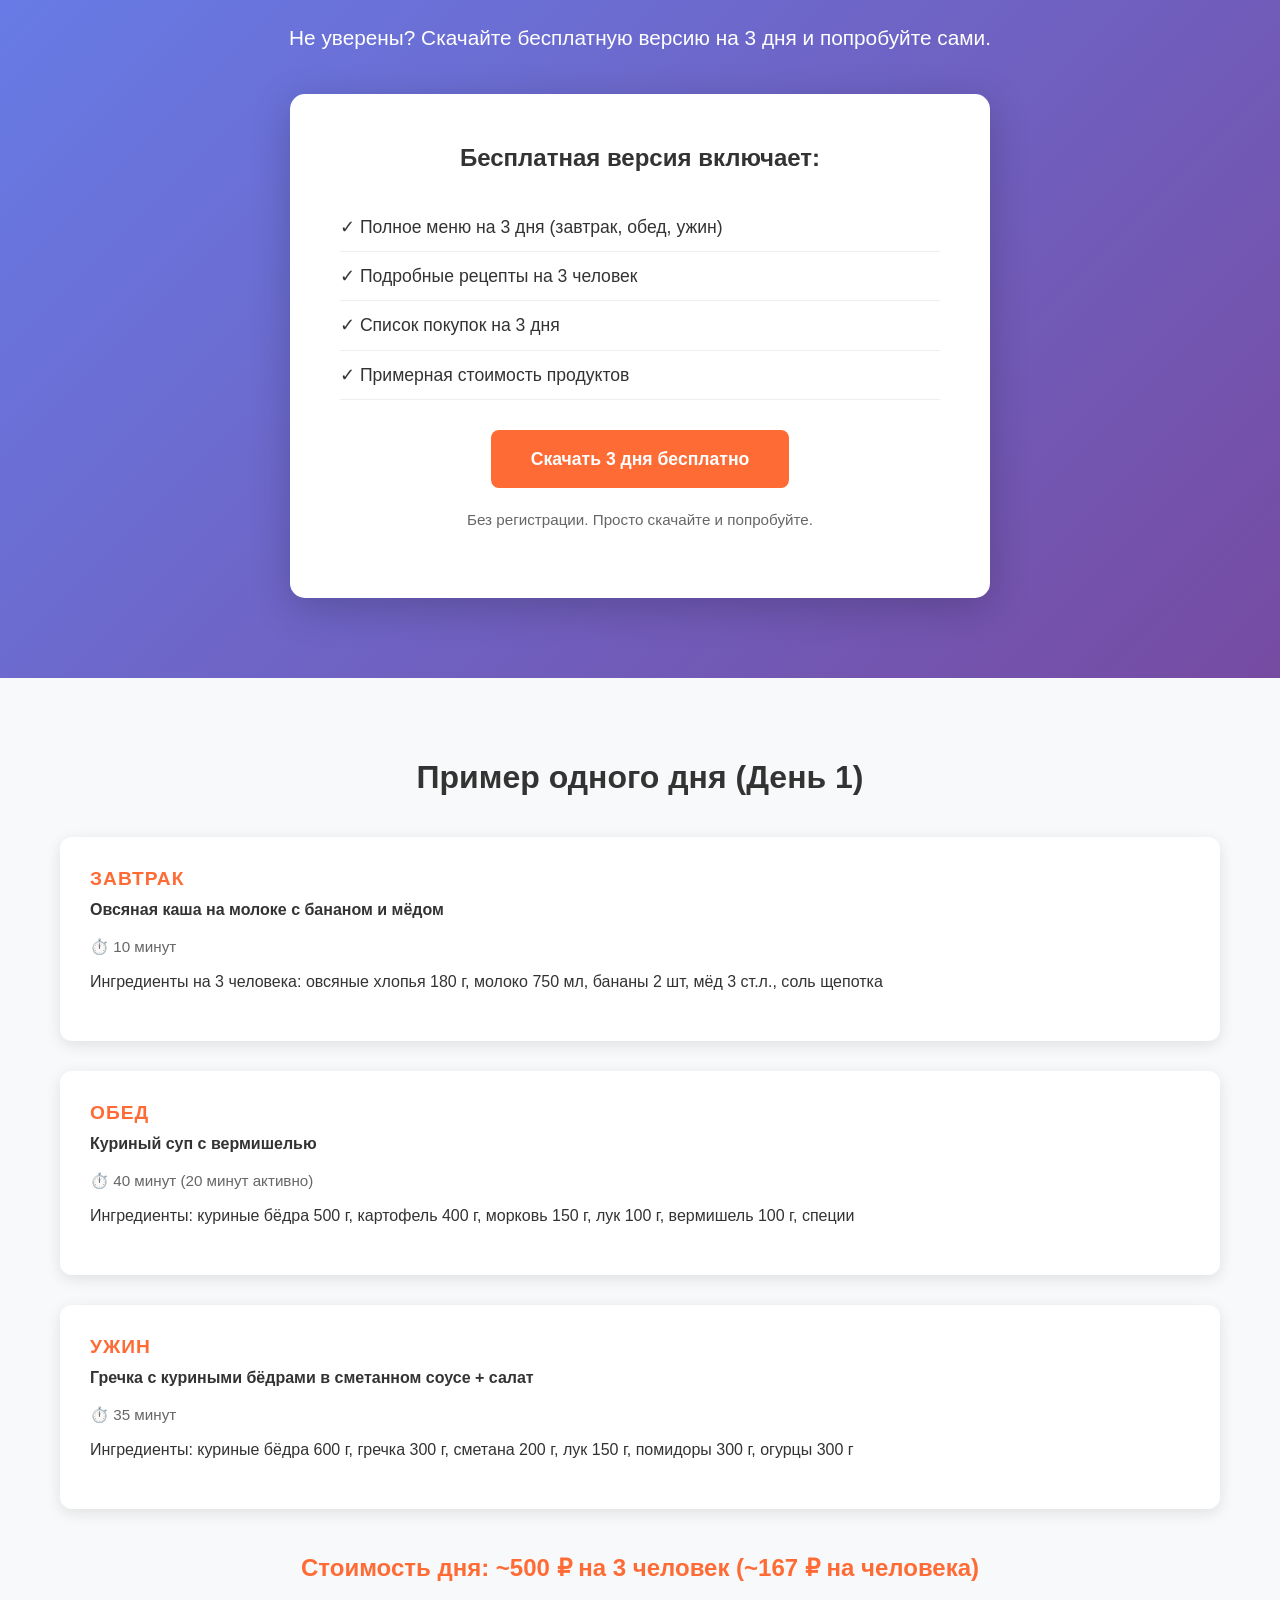
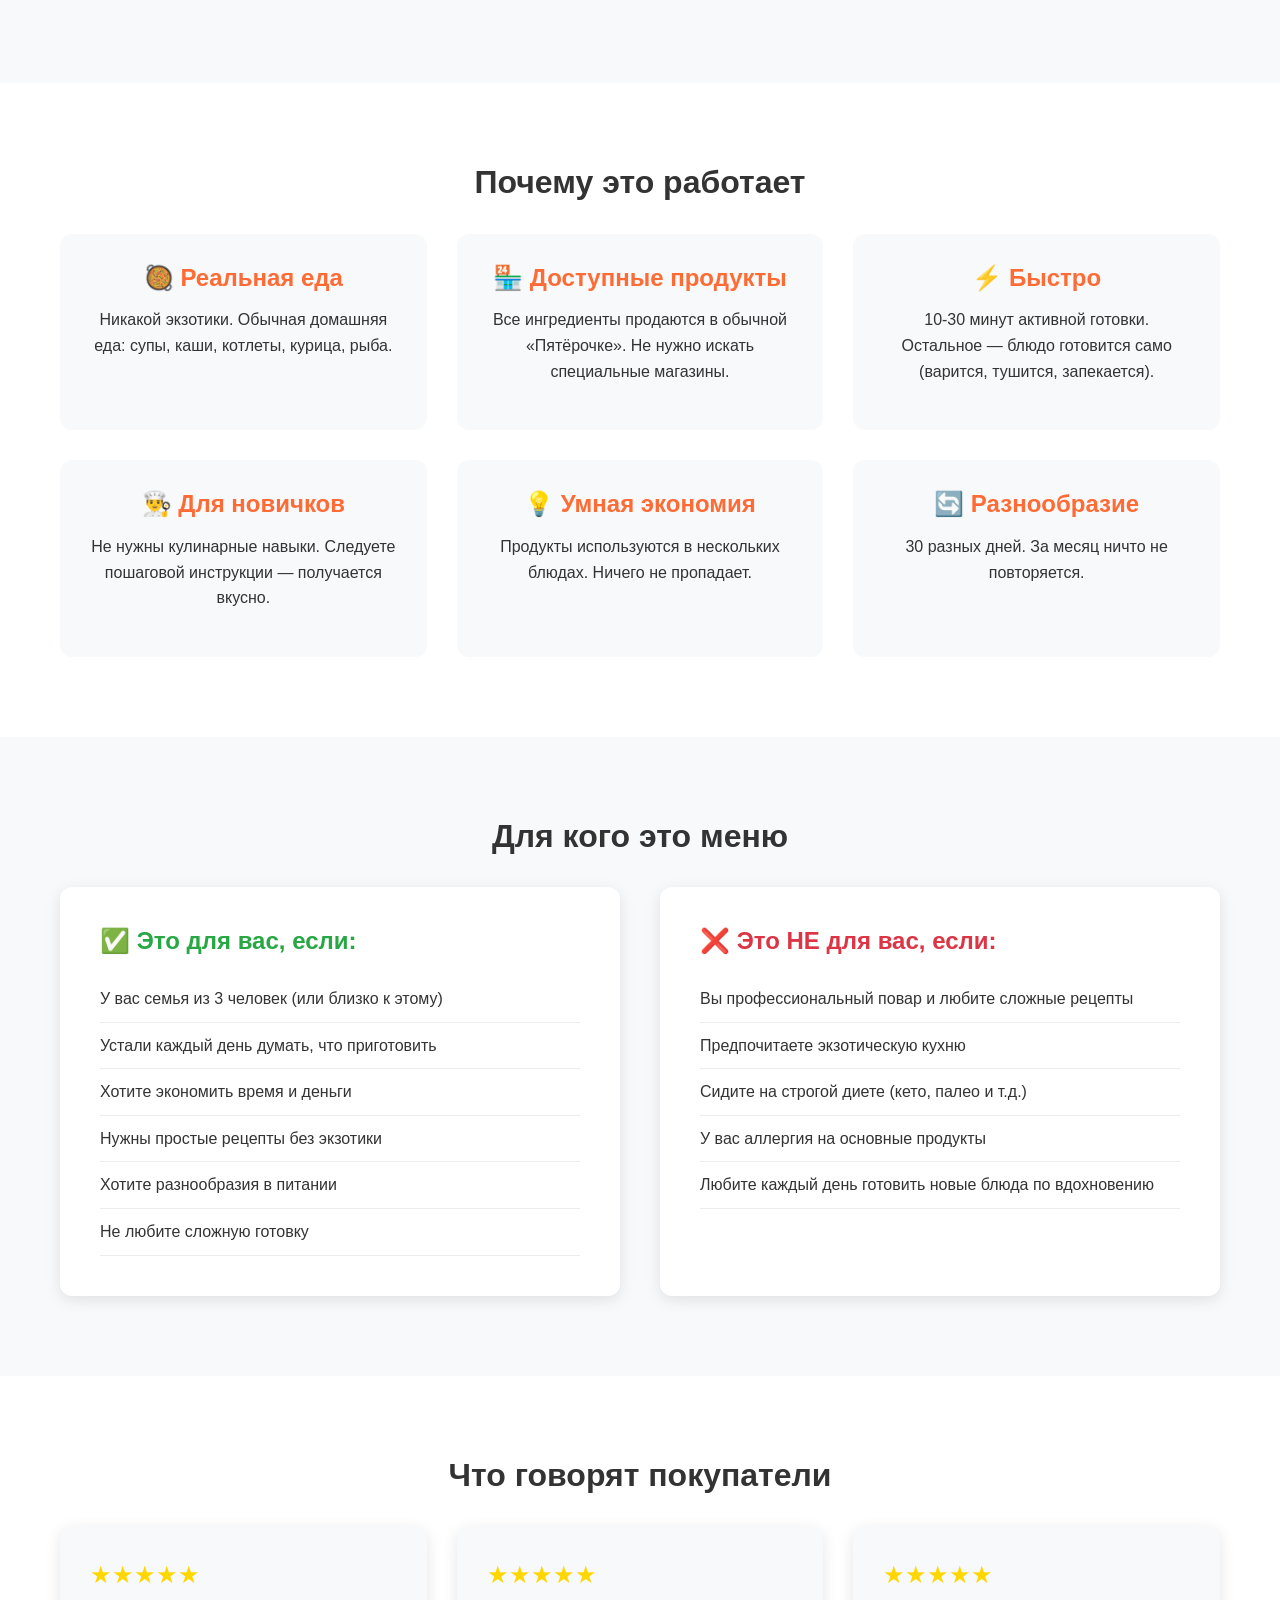
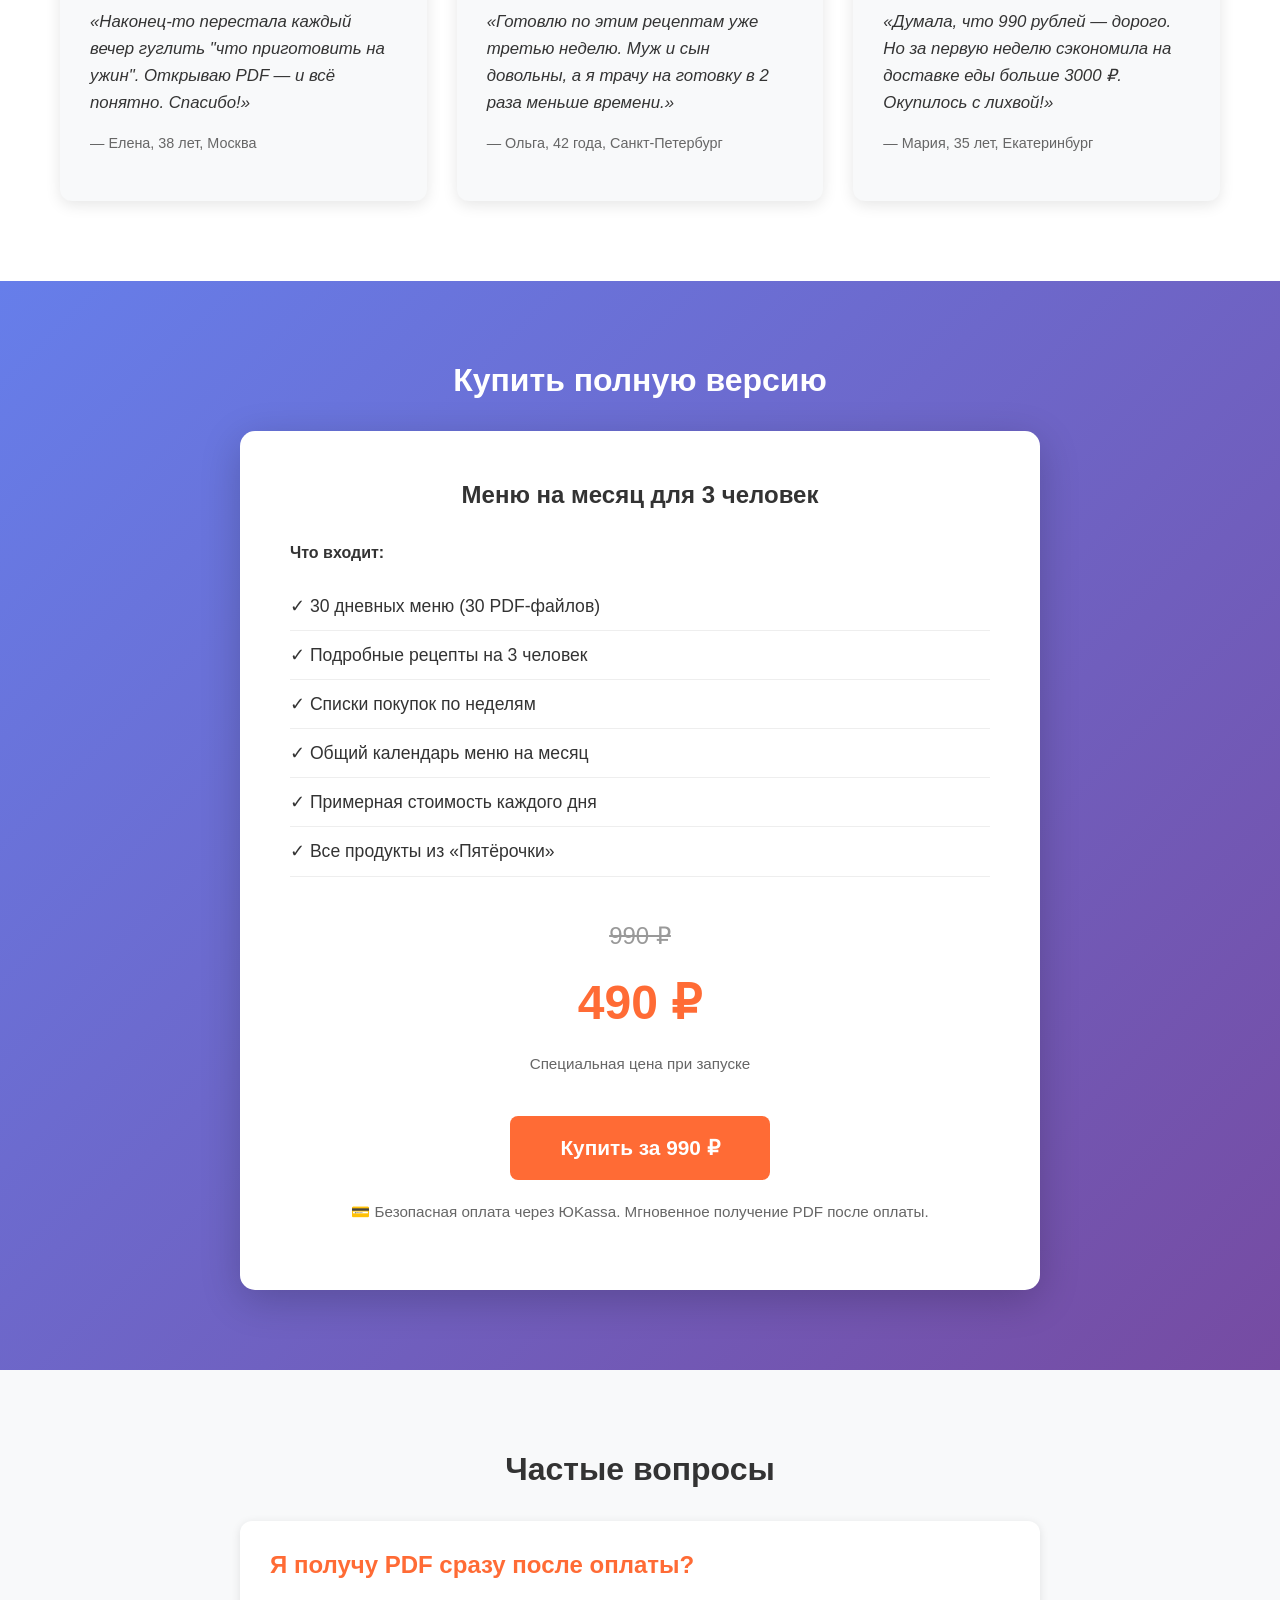
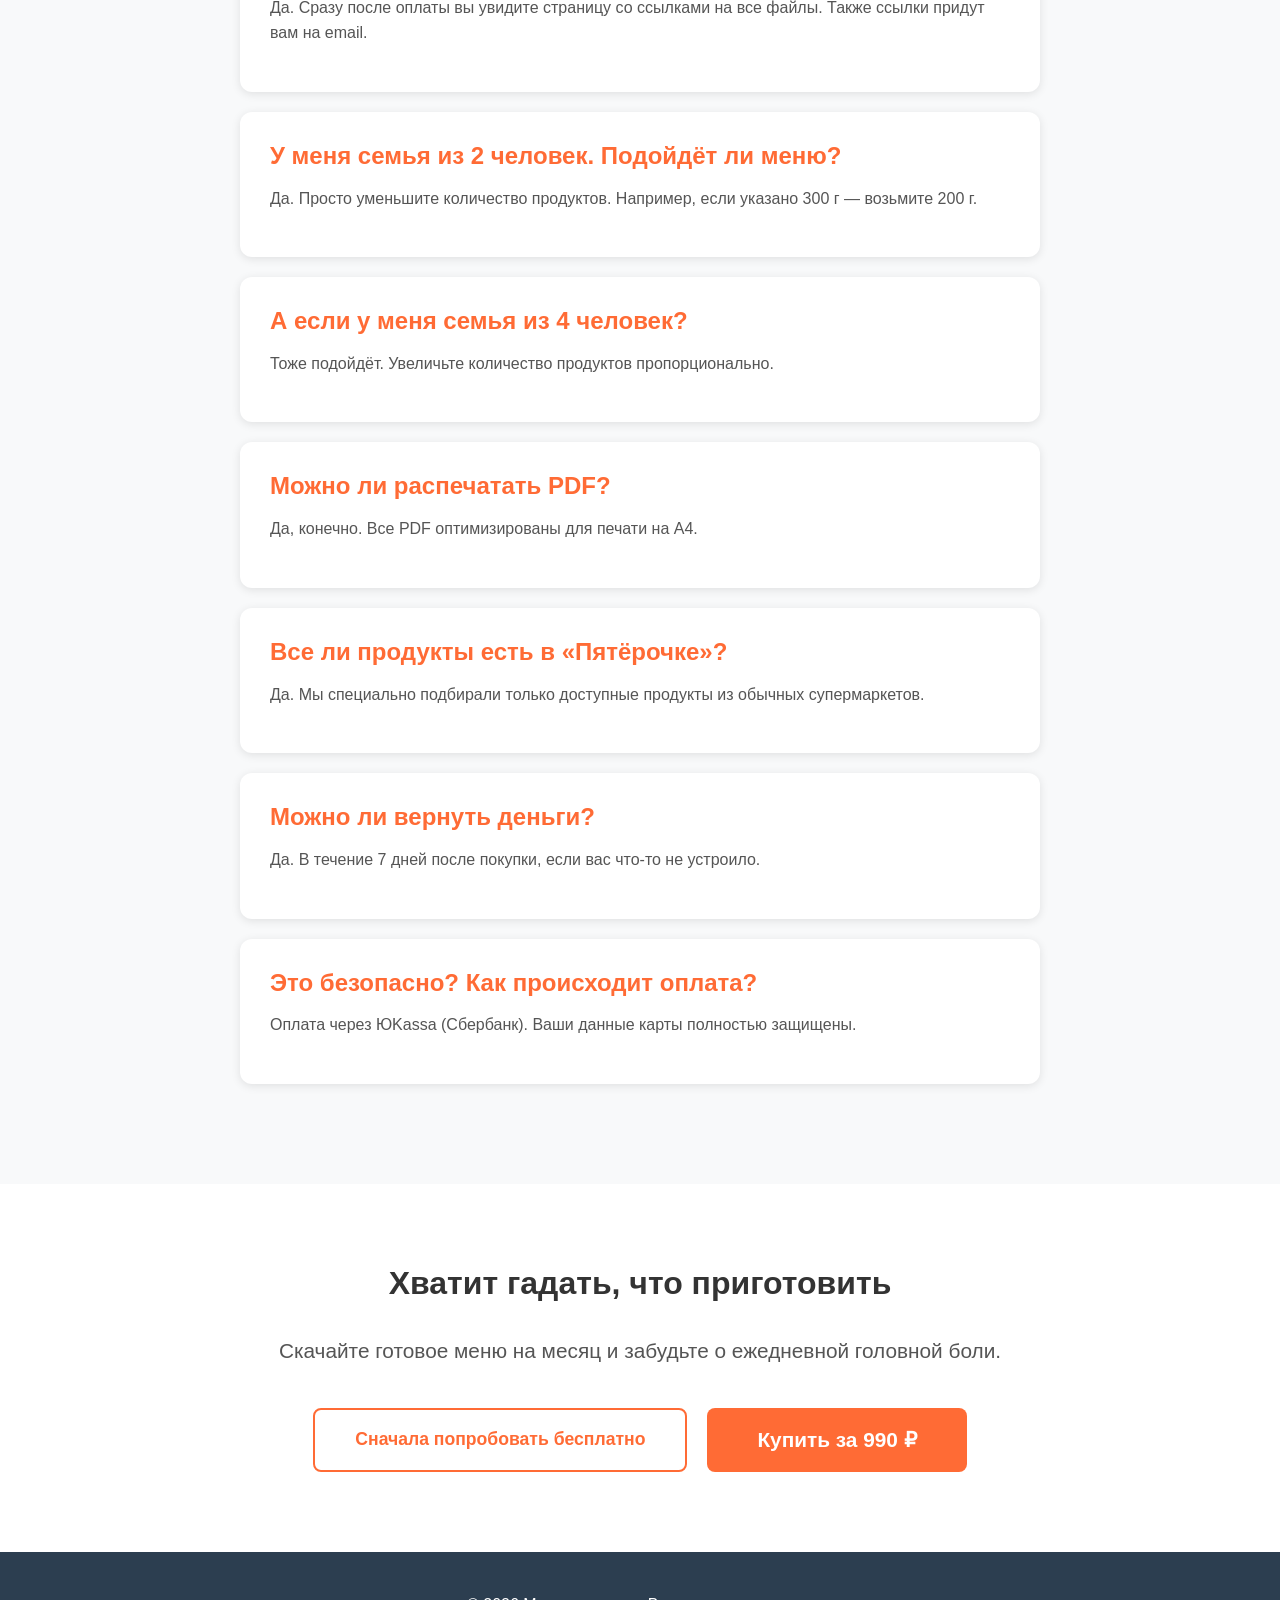
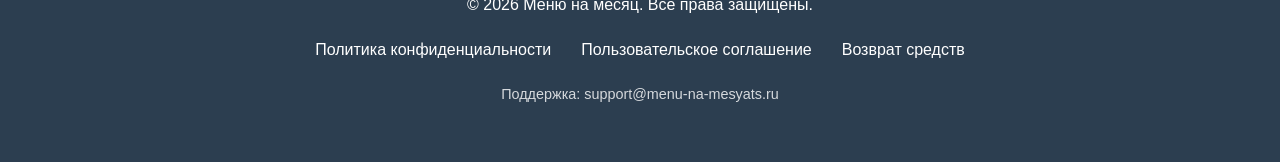
==== commit b56343e1: "Update pricing from 490 ₽ to 990 ₽" ====
--- a/index.html
+++ b/index.html
@@ -36,7 +36,7 @@
             </div>
             <div class="hero-cta">
                 <a href="#free" class="btn btn-primary">Скачать 3 дня бесплатно</a>
-                <a href="#buy" class="btn btn-secondary">Купить полную версию за 490 ₽</a>
+                <a href="#buy" class="btn btn-secondary">Купить полную версию за 990 ₽</a>
             </div>
         </div>
     </section>
@@ -290,7 +290,7 @@
                 </div>
                 <div class="review-item">
                     <div class="review-stars">★★★★★</div>
-                    <p class="review-text">«Думала, что 490 рублей — дорого. Но за первую неделю сэкономила на доставке еды больше 3000 ₽. Окупилось с лихвой!»</p>
+                    <p class="review-text">«Думала, что 990 рублей — дорого. Но за первую неделю сэкономила на доставке еды больше 3000 ₽. Окупилось с лихвой!»</p>
                     <p class="review-author">— Мария, 35 лет, Екатеринбург</p>
                 </div>
             </div>
@@ -319,7 +319,7 @@
                     <div class="price-new">490 ₽</div>
                     <p class="price-note">Специальная цена при запуске</p>
                 </div>
-                <button class="btn btn-primary btn-large" onclick="openPayment()">Купить за 490 ₽</button>
+                <button class="btn btn-primary btn-large" onclick="openPayment()">Купить за 990 ₽</button>
                 <p class="buy-guarantee">💳 Безопасная оплата через ЮKassa. Мгновенное получение PDF после оплаты.</p>
             </div>
         </div>
@@ -369,7 +369,7 @@
             <p class="final-text">Скачайте готовое меню на месяц и забудьте о ежедневной головной боли.</p>
             <div class="final-buttons">
                 <a href="free.html" class="btn btn-secondary">Сначала попробовать бесплатно</a>
-                <button class="btn btn-primary btn-large" onclick="openPayment()">Купить за 490 ₽</button>
+                <button class="btn btn-primary btn-large" onclick="openPayment()">Купить за 990 ₽</button>
             </div>
         </div>
     </section>
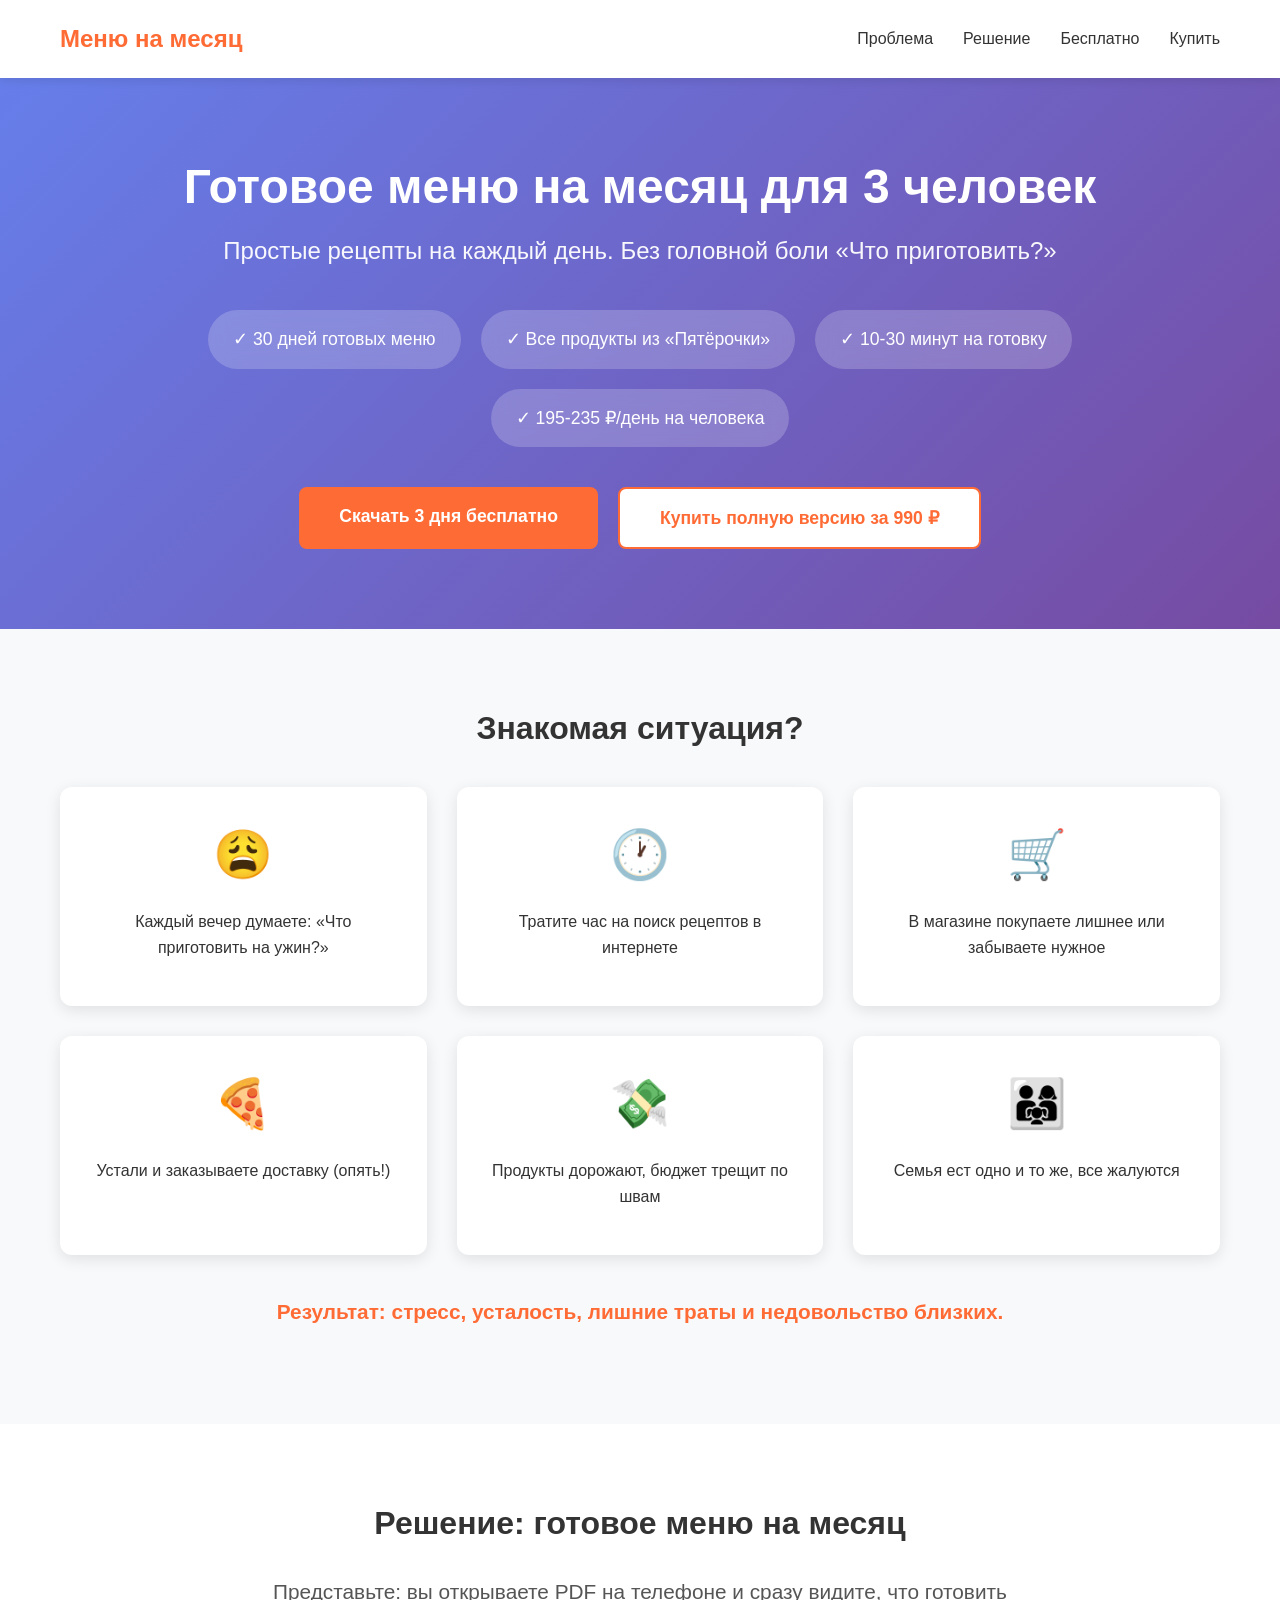
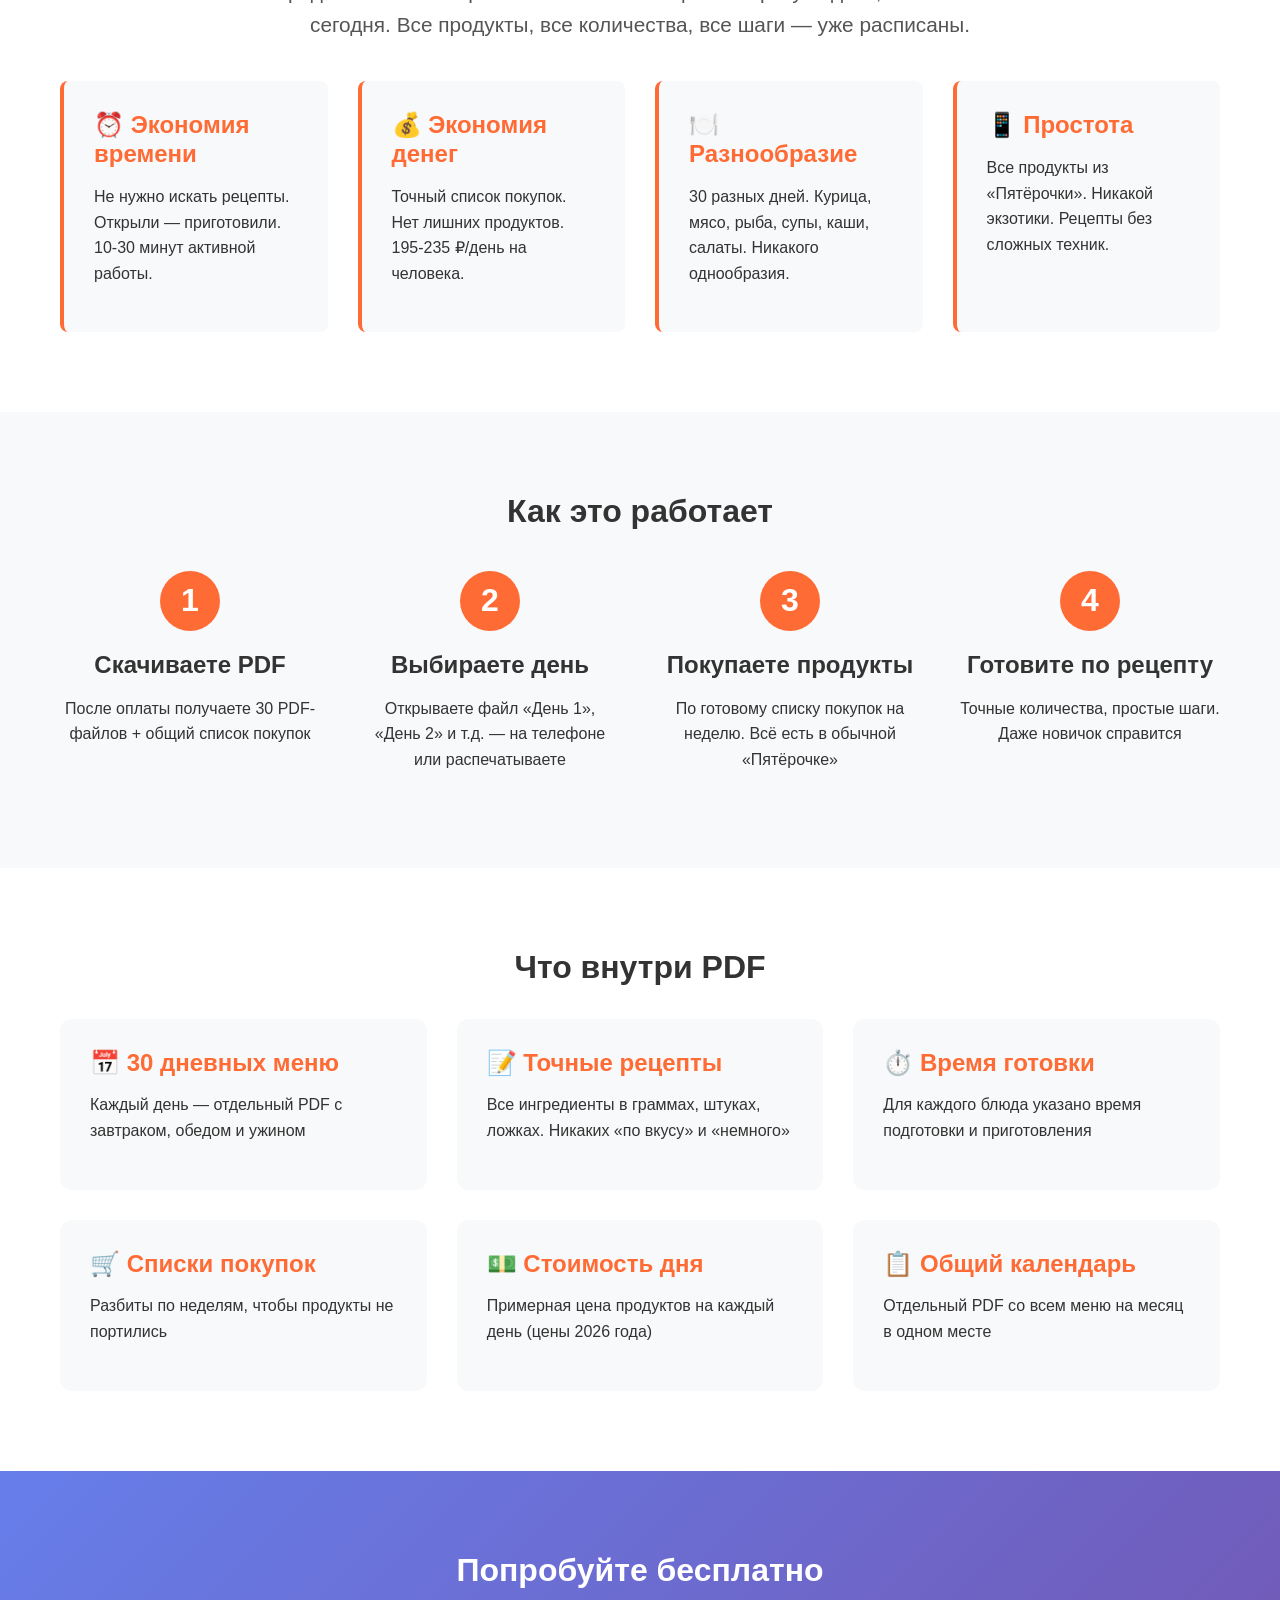
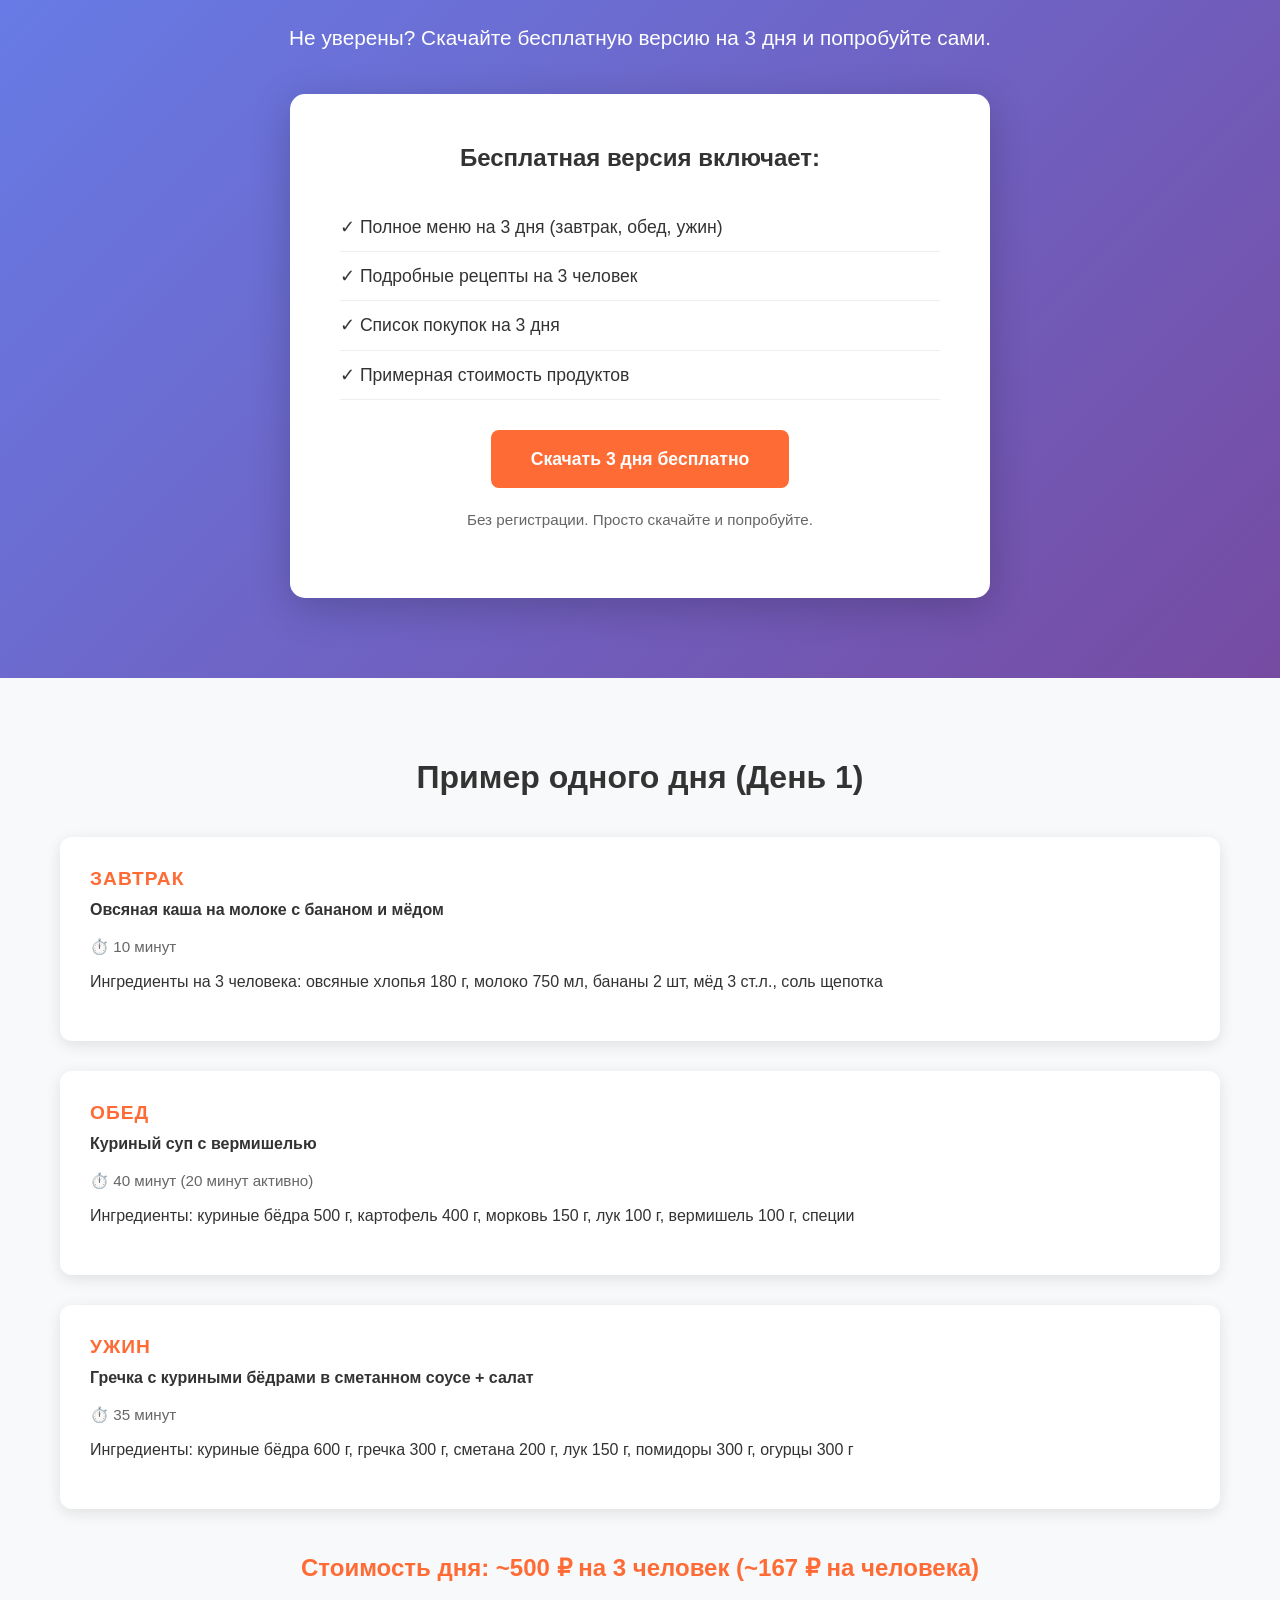
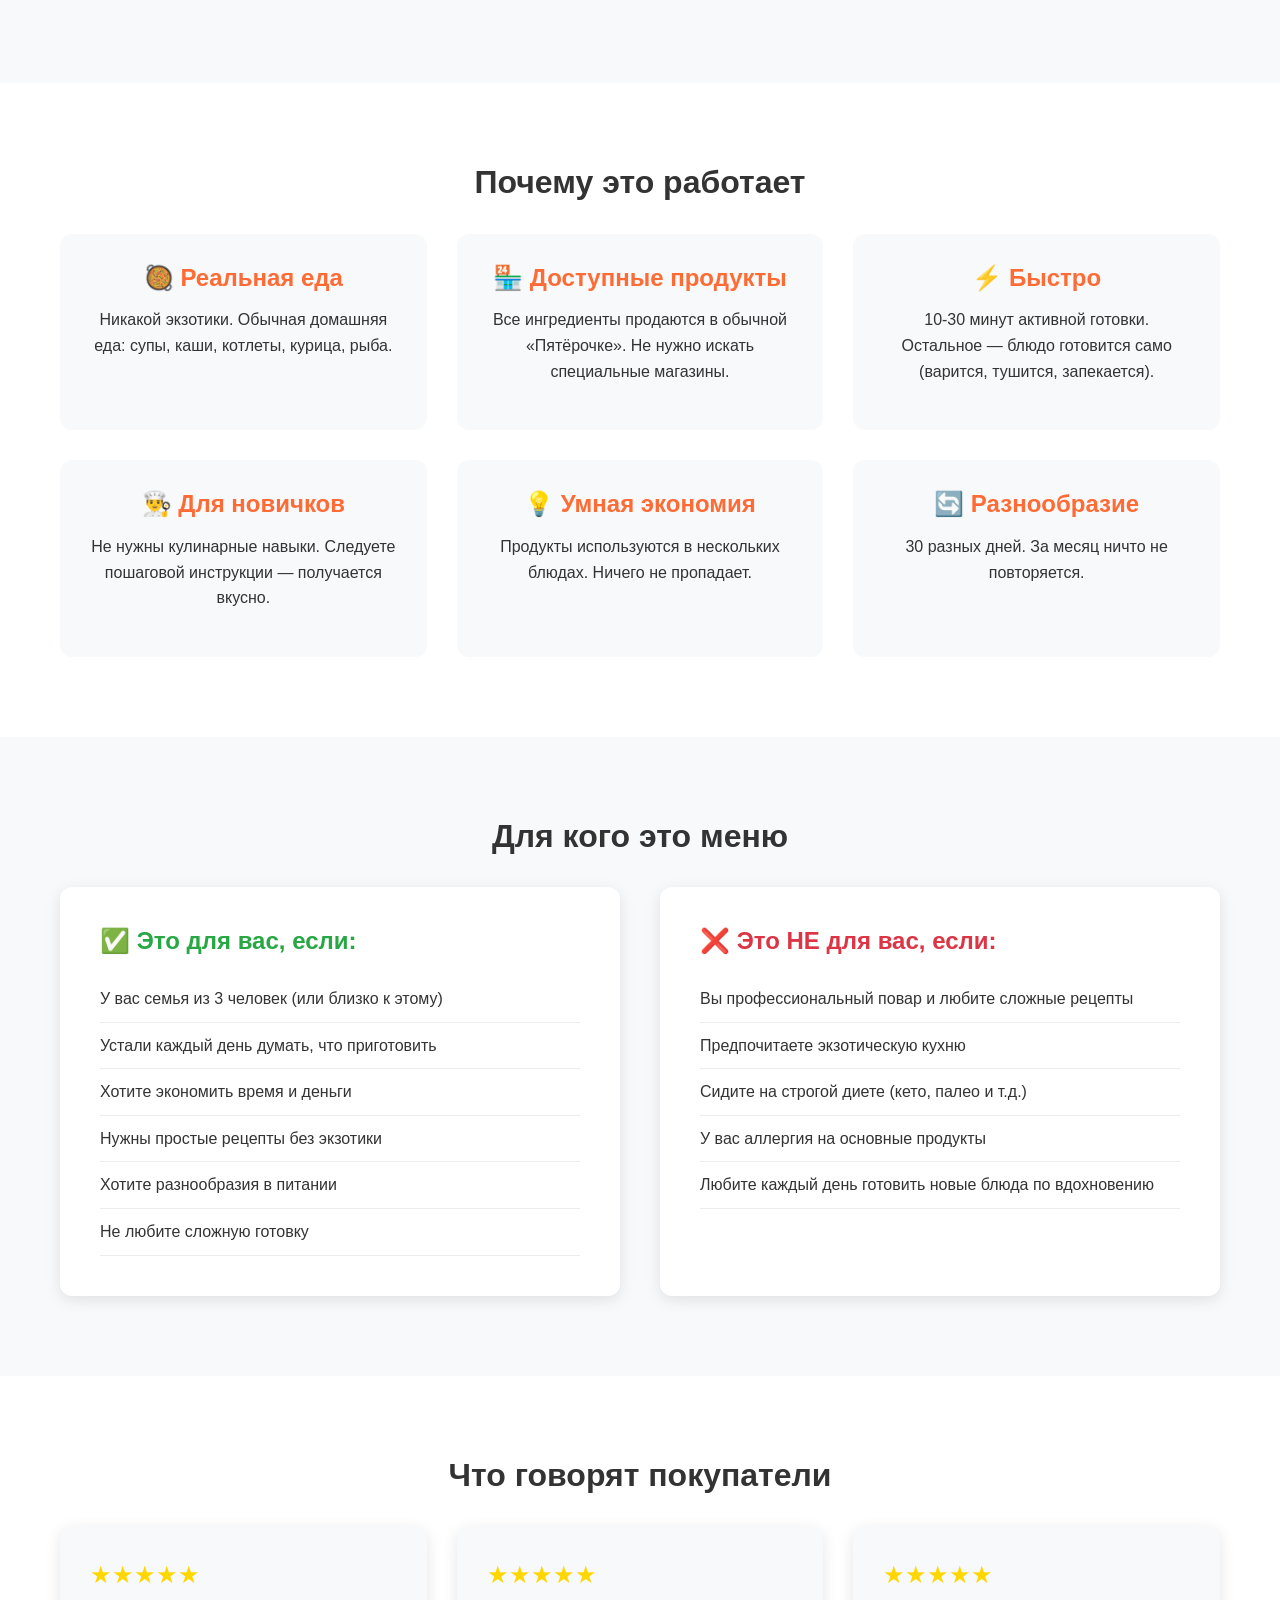
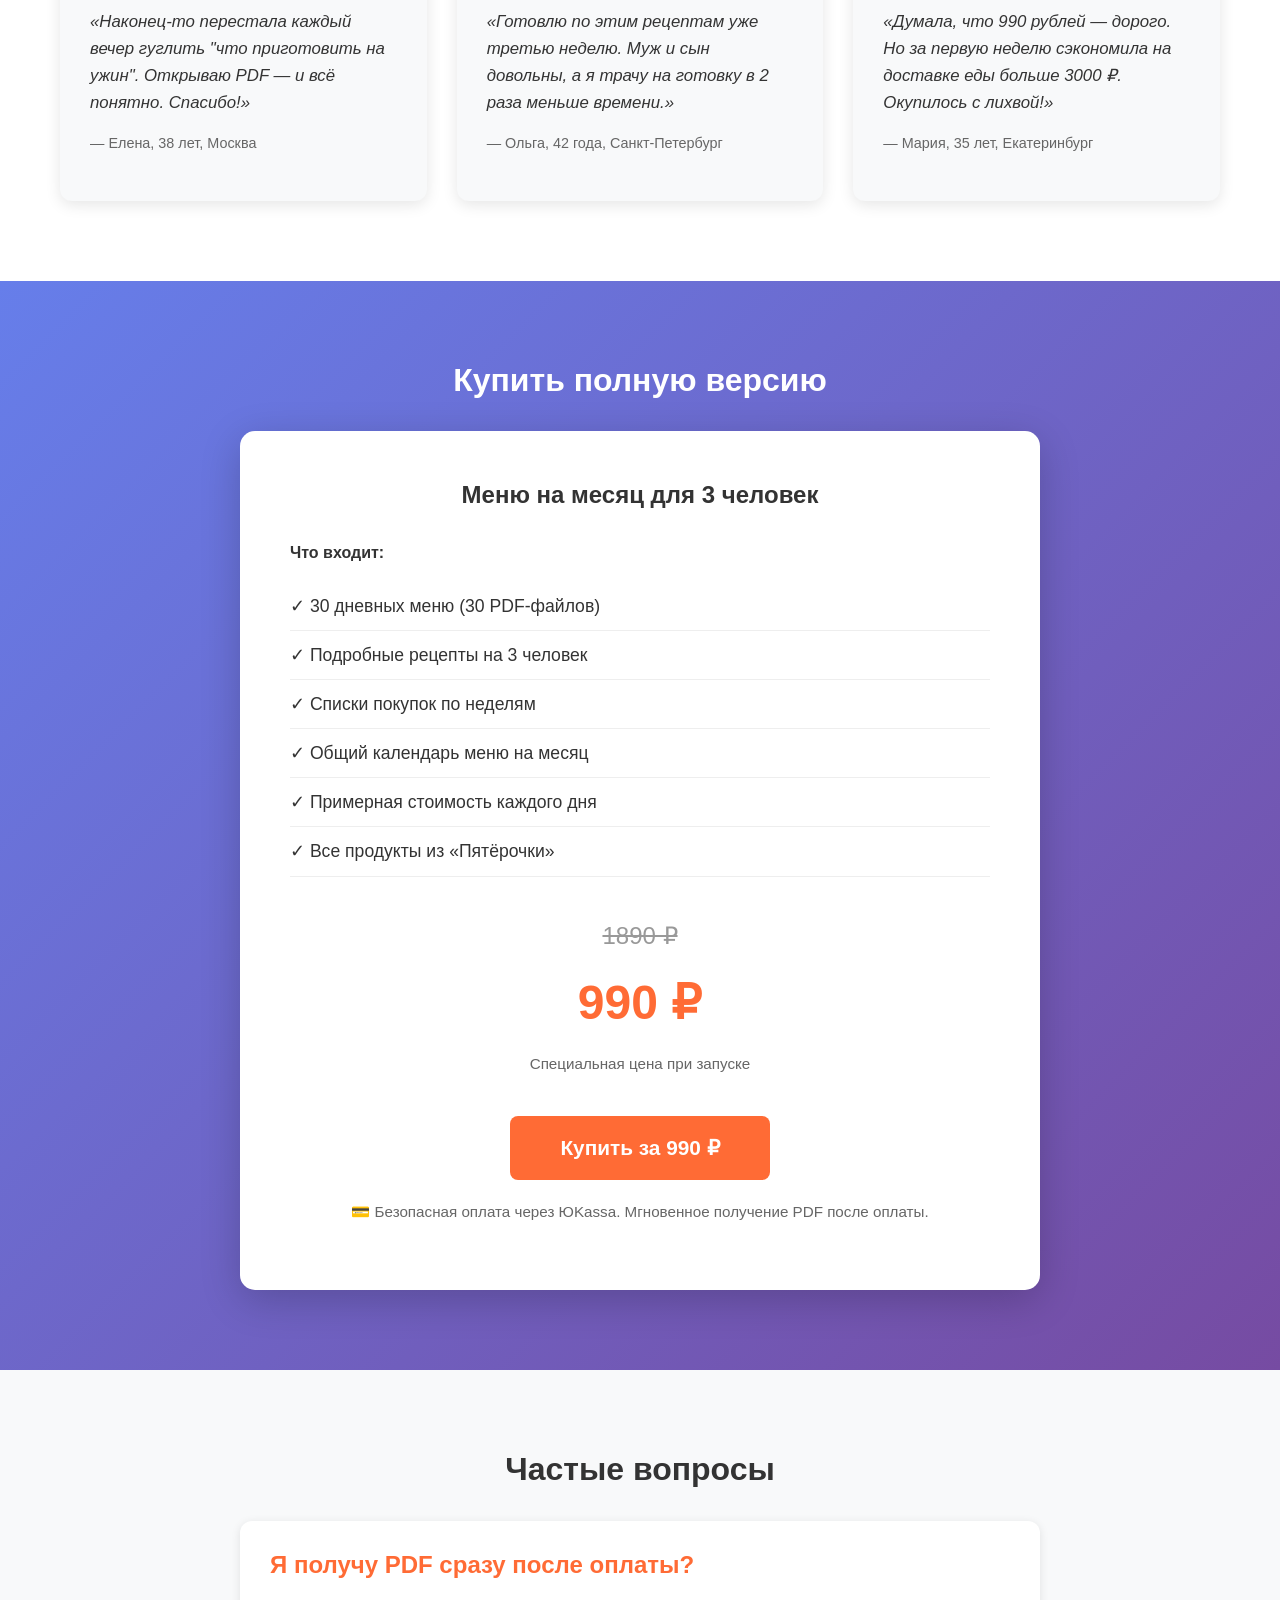
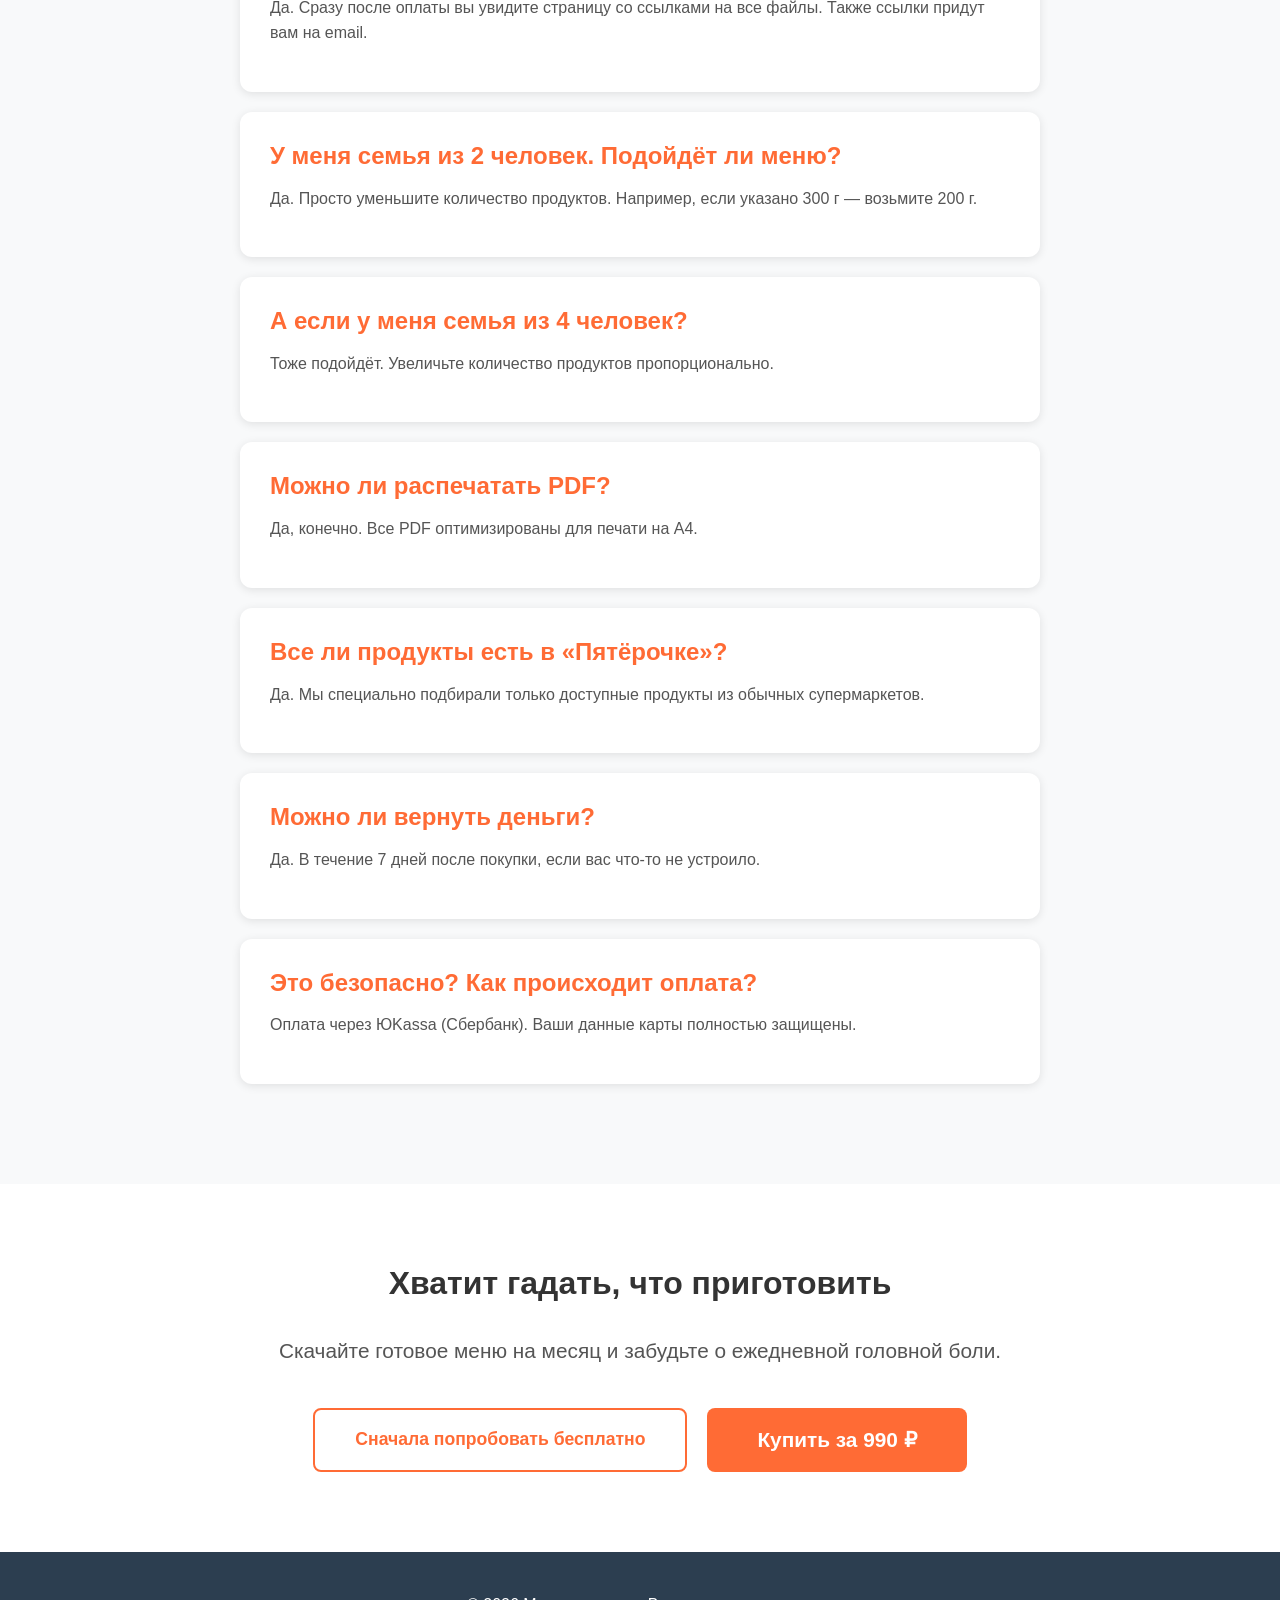
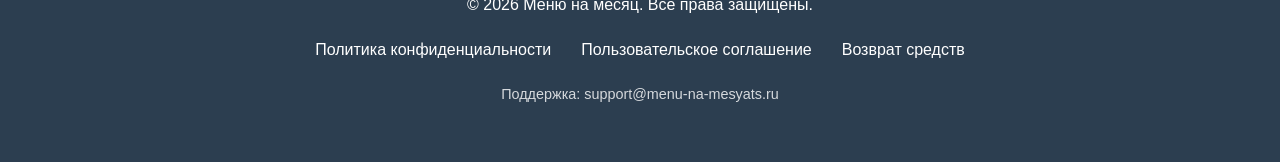
==== commit 9393f8e3: "Update product prices in index.html" ====
--- a/index.html
+++ b/index.html
@@ -315,8 +315,8 @@
                     </ul>
                 </div>
                 <div class="buy-price">
-                    <div class="price-old">990 ₽</div>
-                    <div class="price-new">490 ₽</div>
+                    <div class="price-old">1890 ₽</div>
+                    <div class="price-new">990 ₽</div>
                     <p class="price-note">Специальная цена при запуске</p>
                 </div>
                 <button class="btn btn-primary btn-large" onclick="openPayment()">Купить за 990 ₽</button>
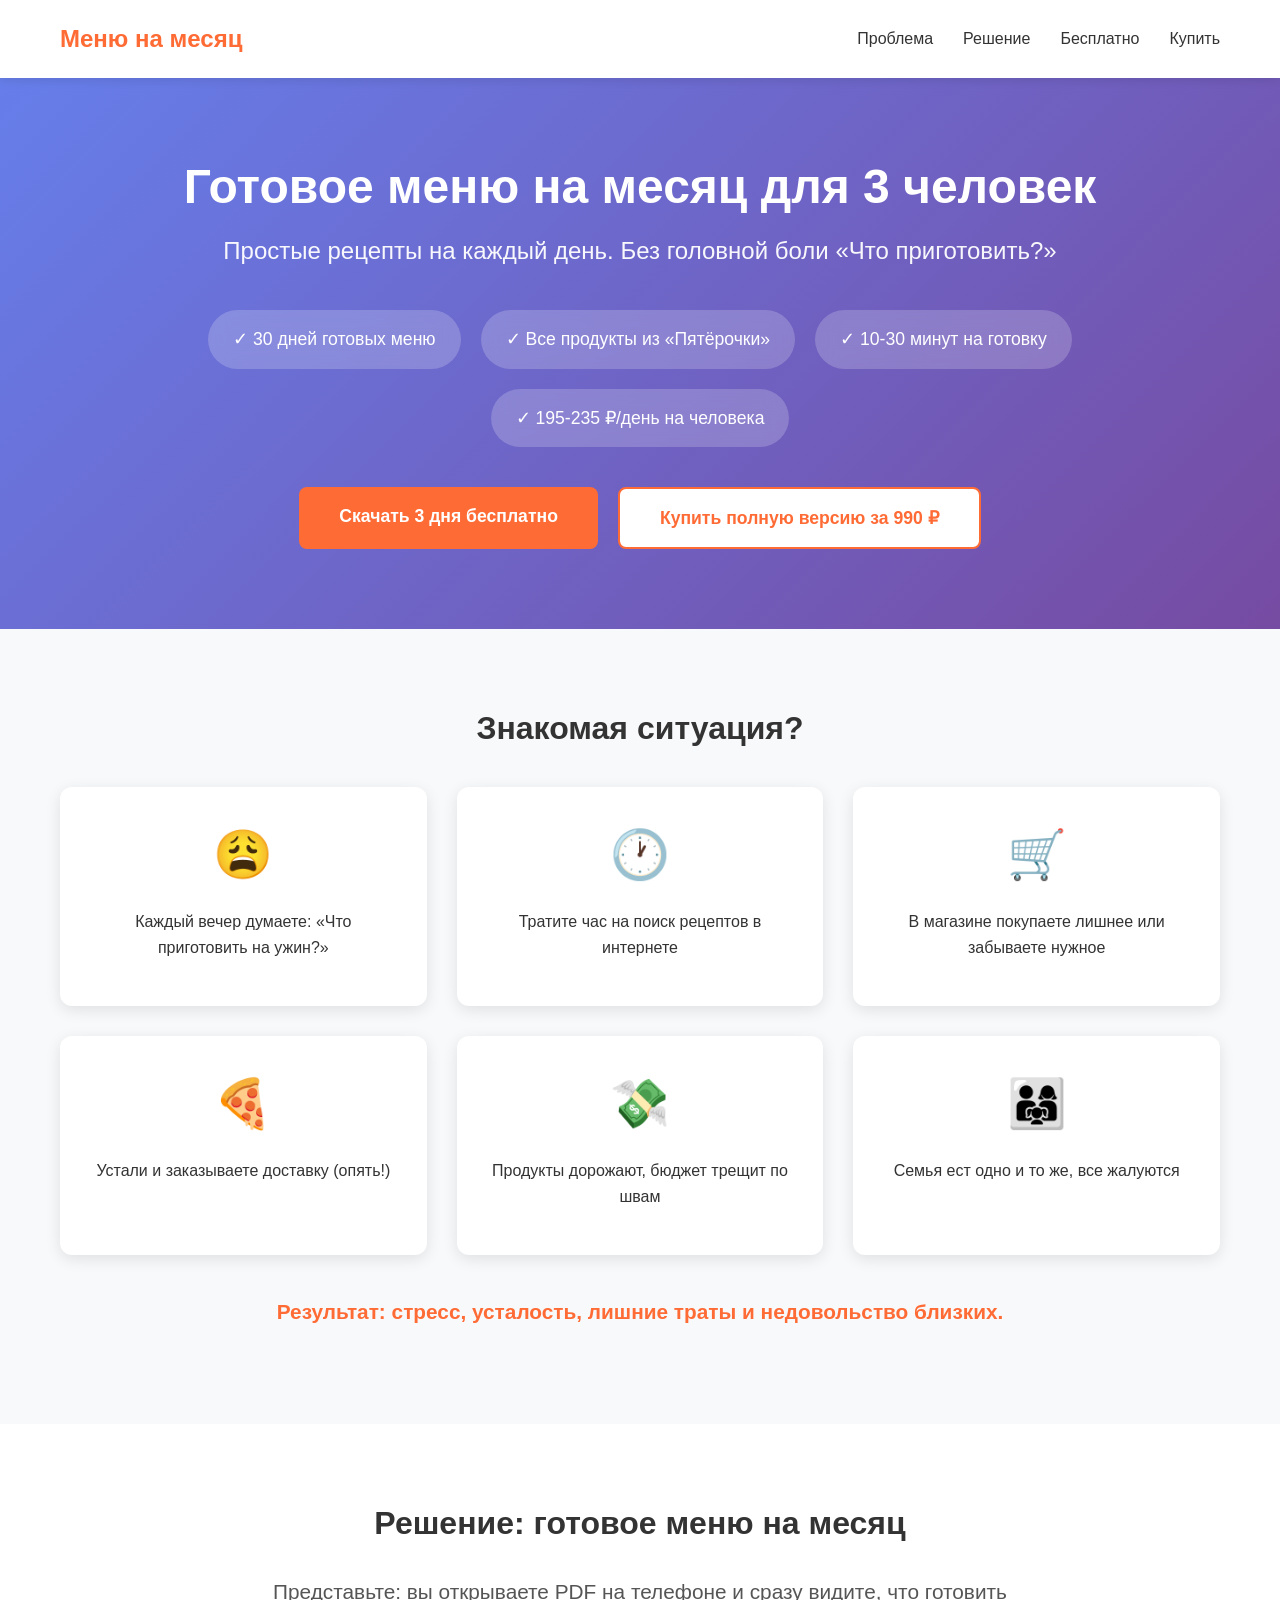
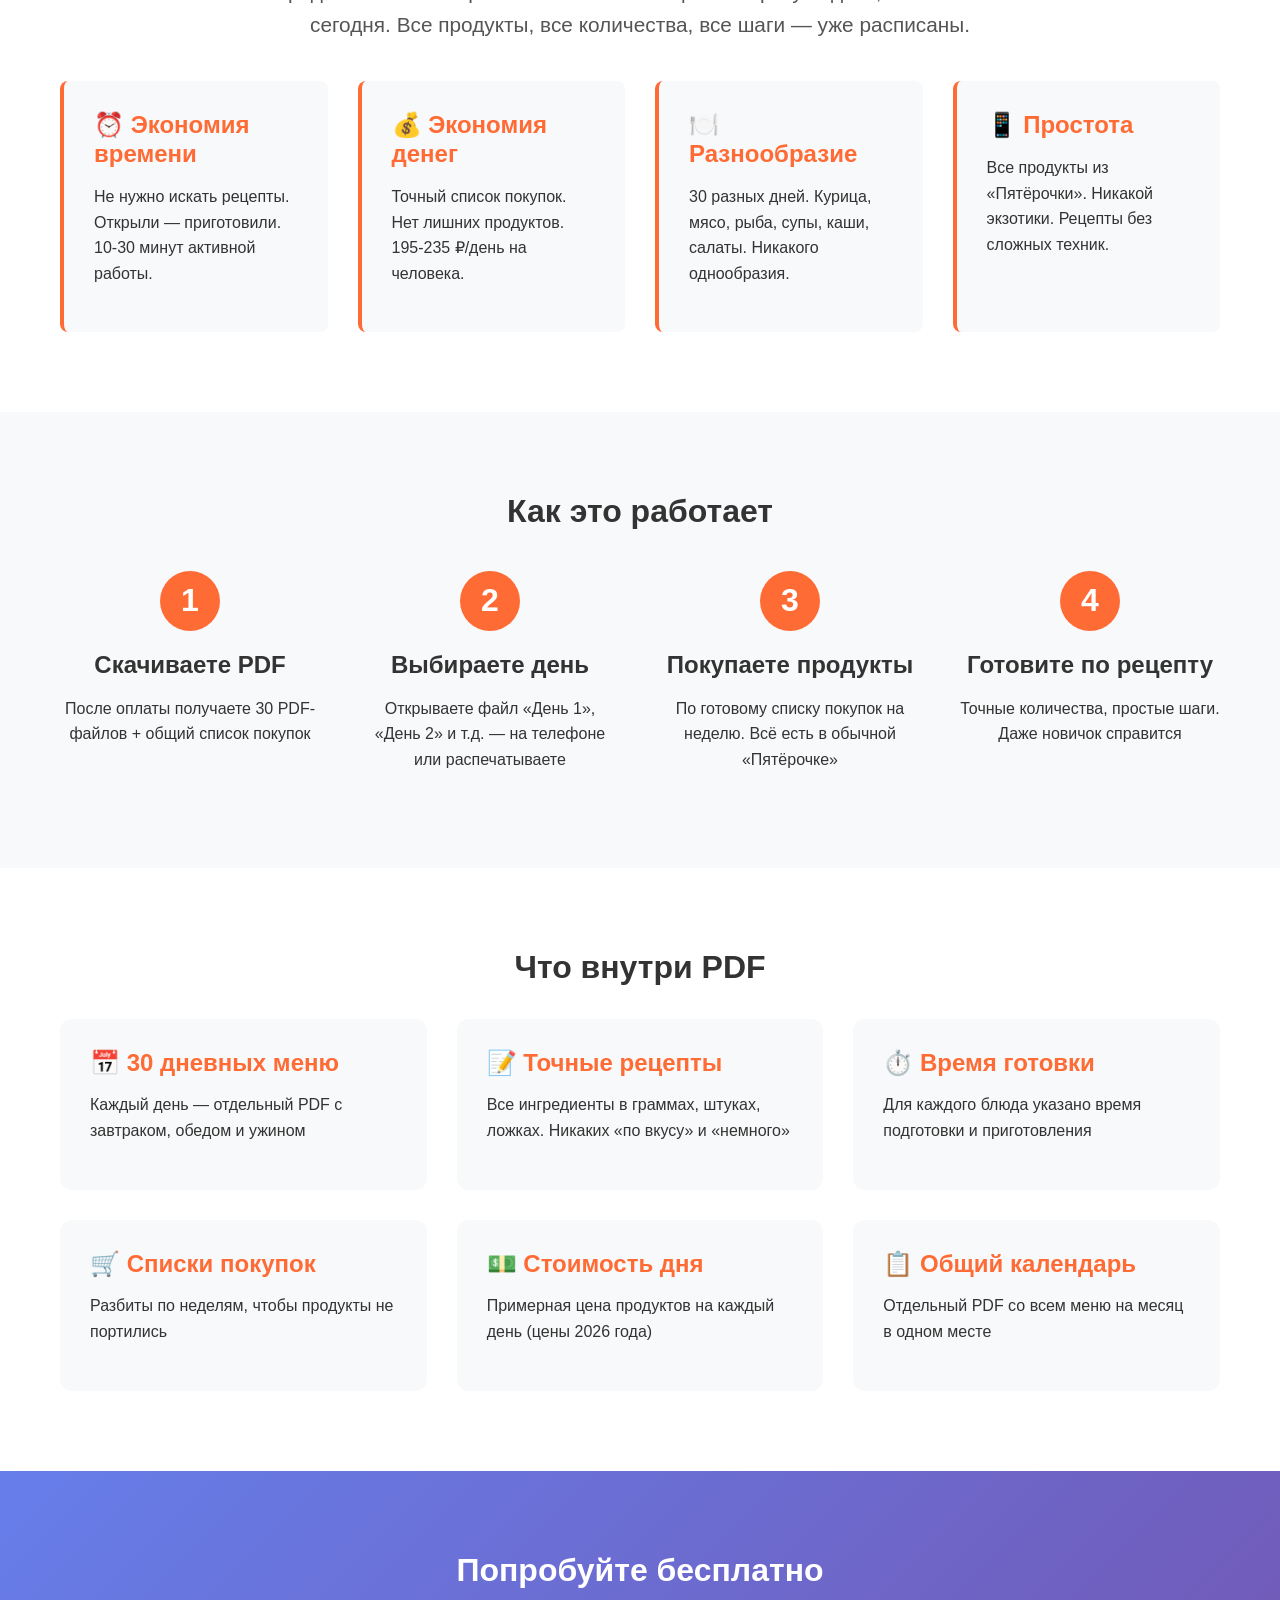
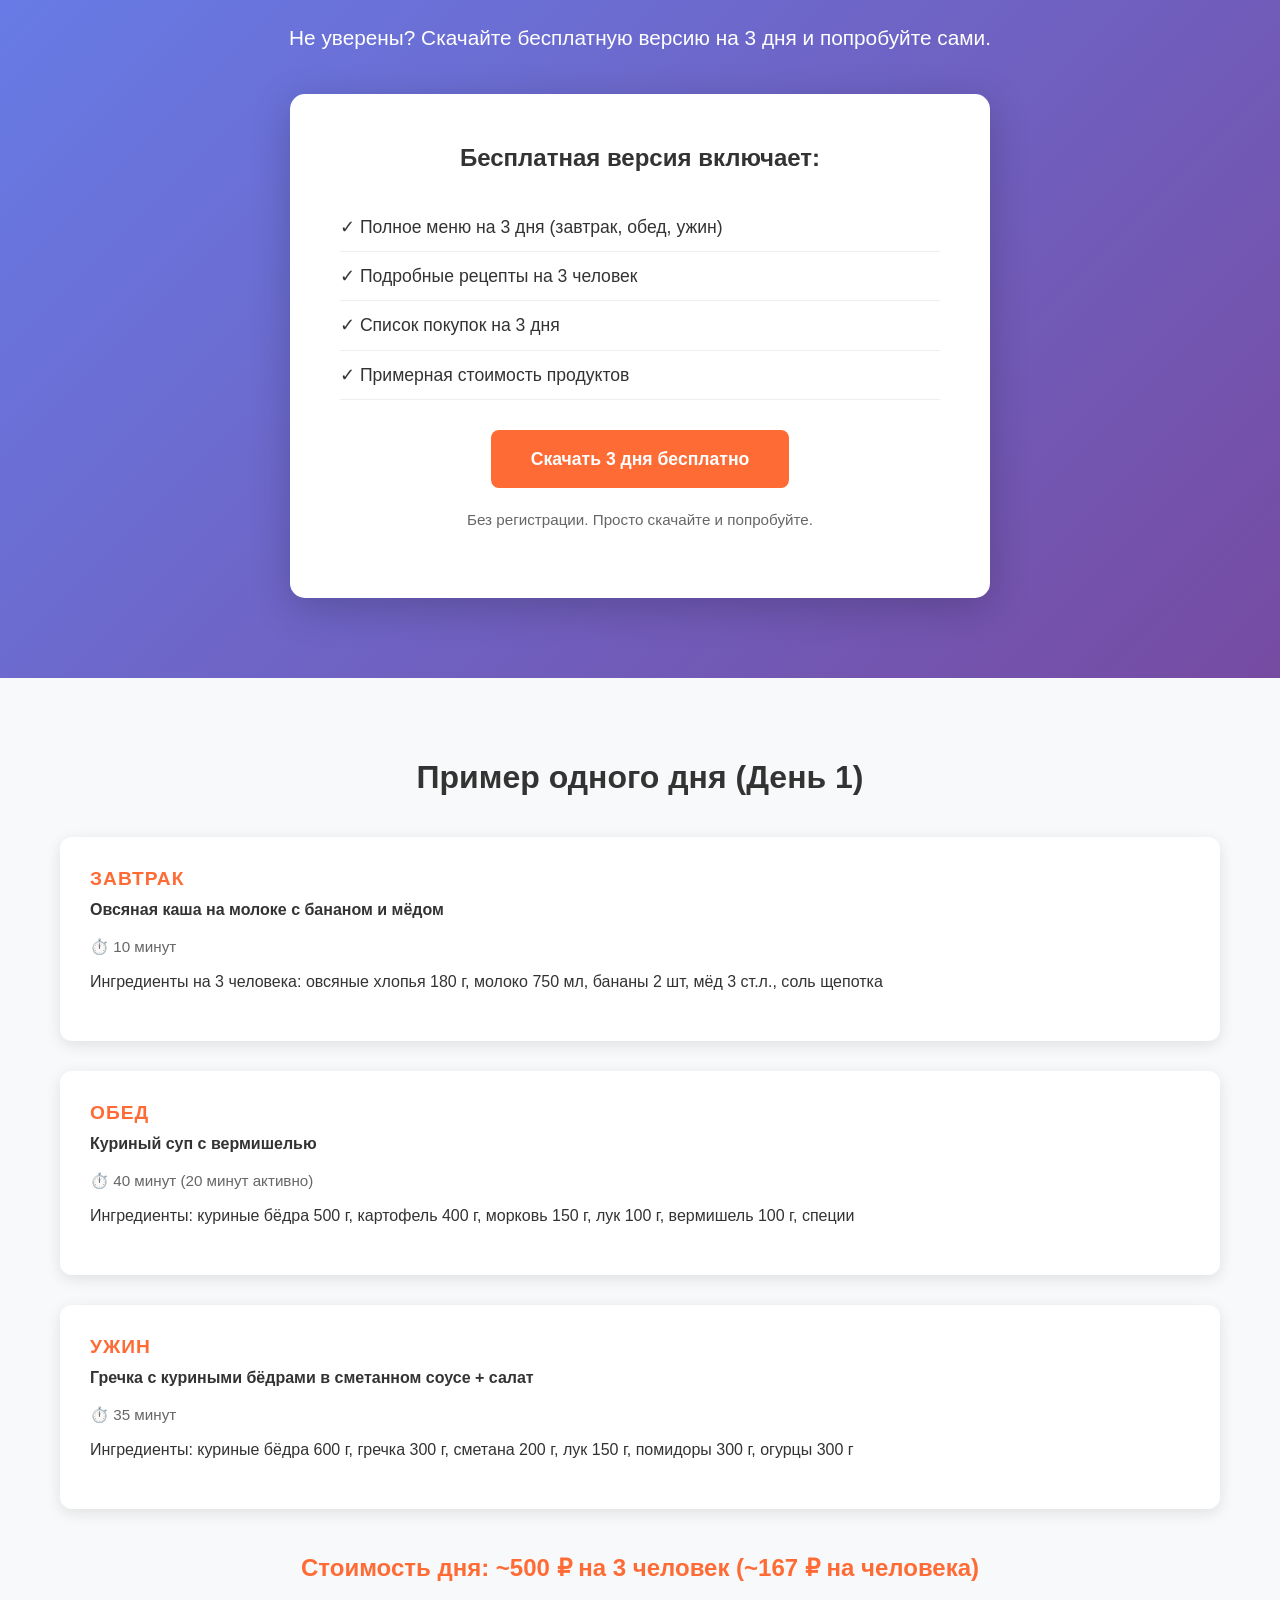
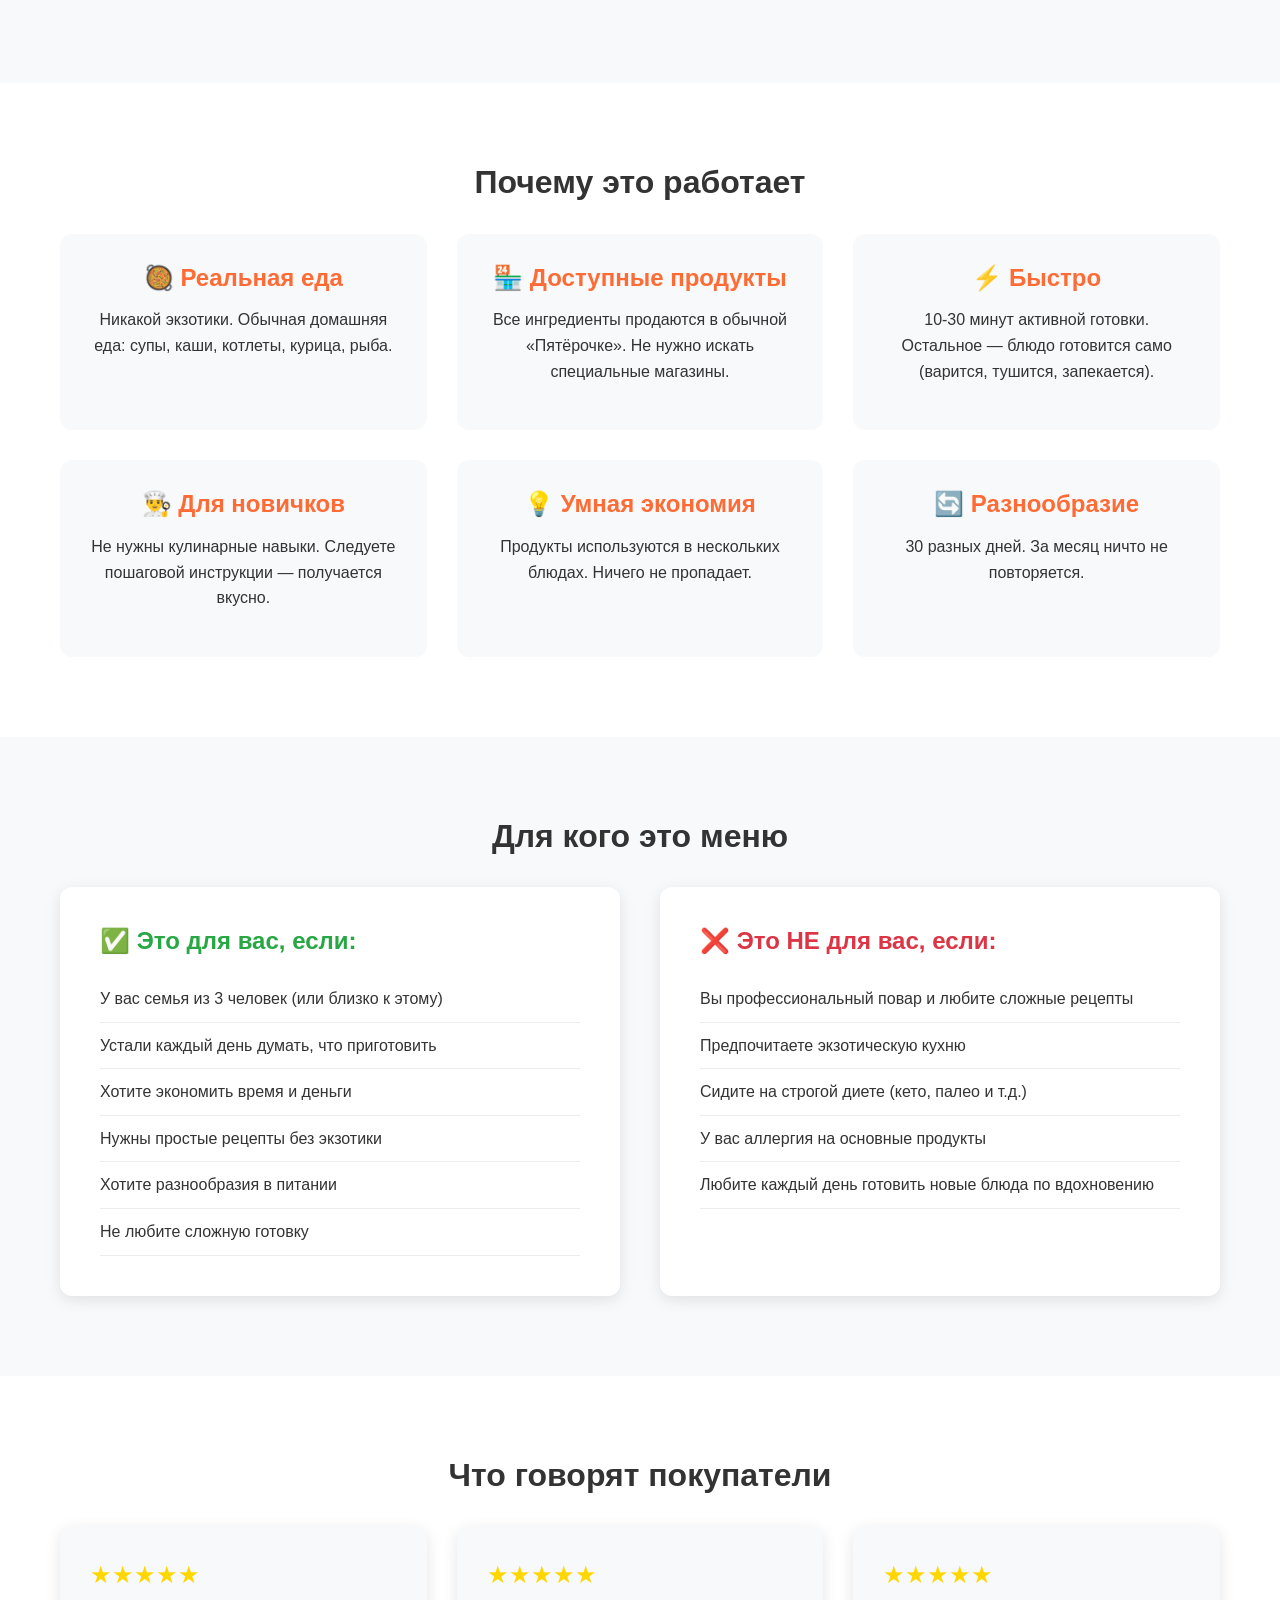
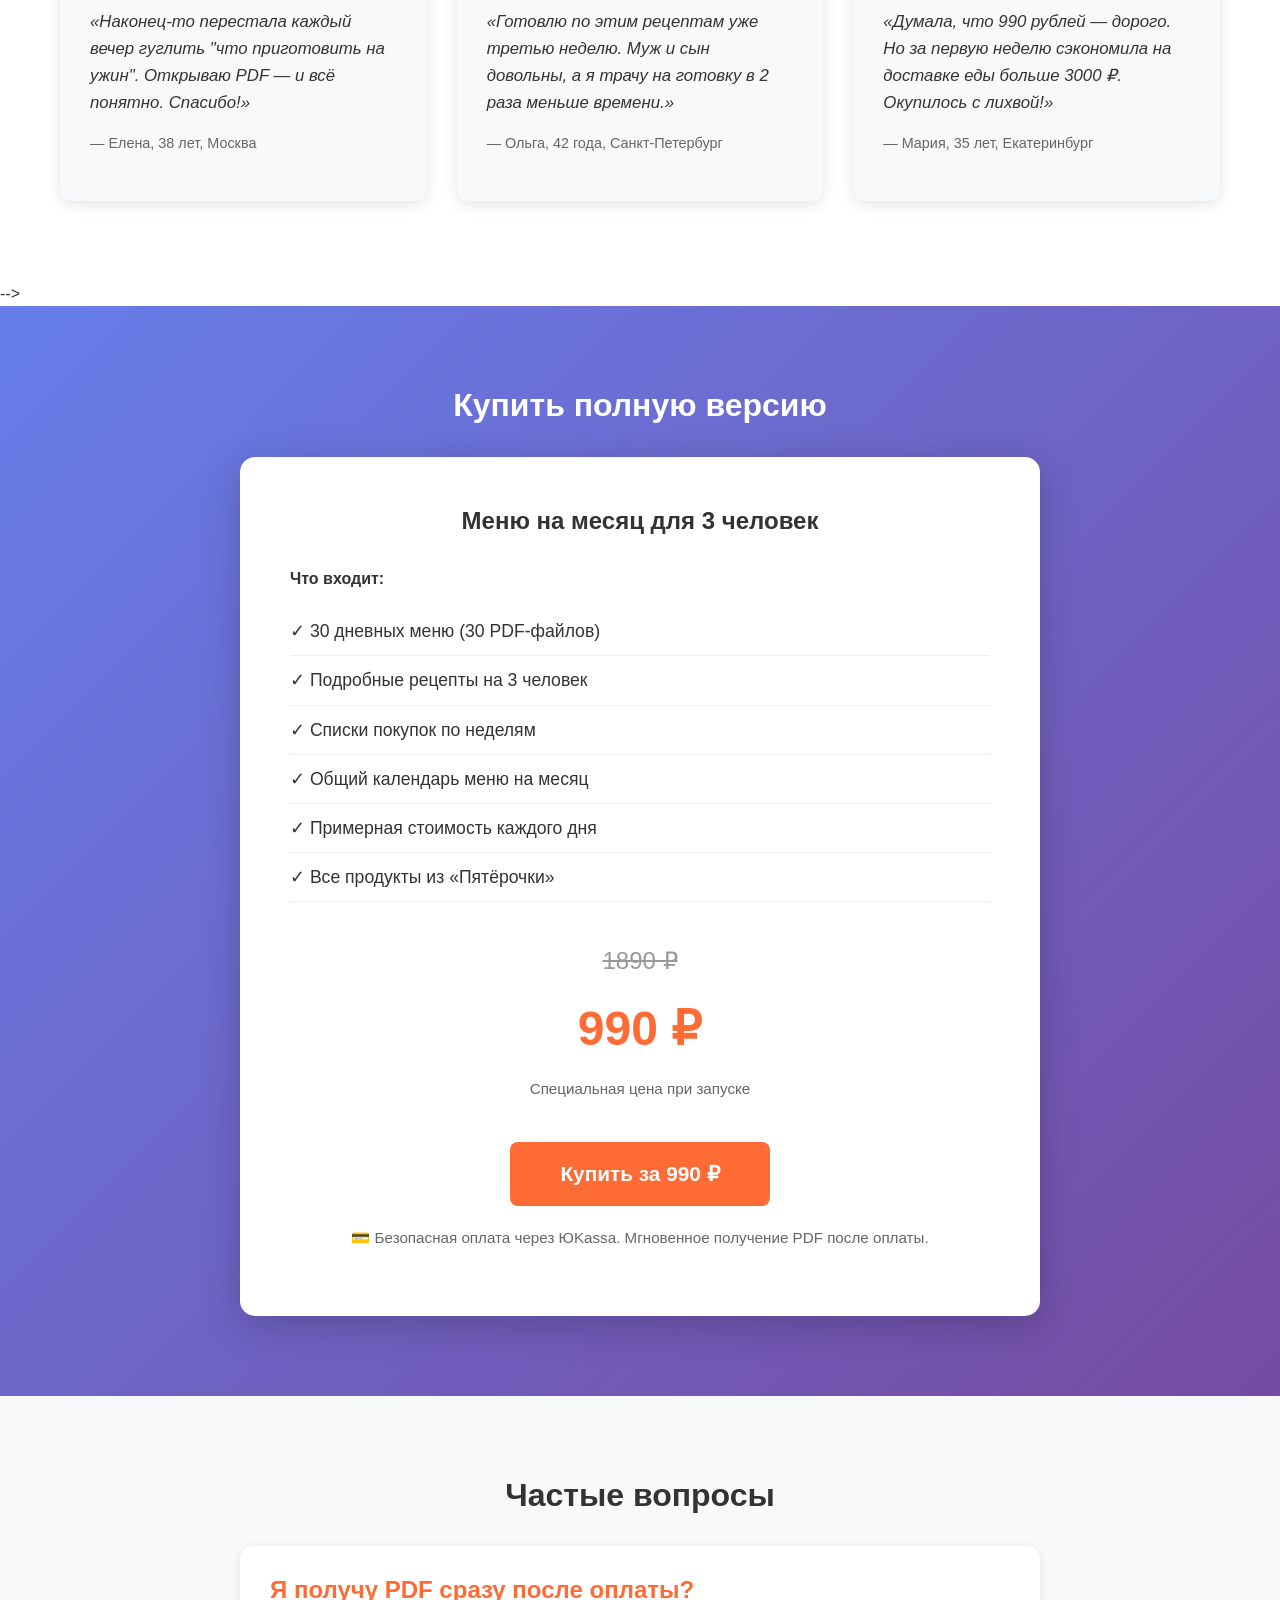
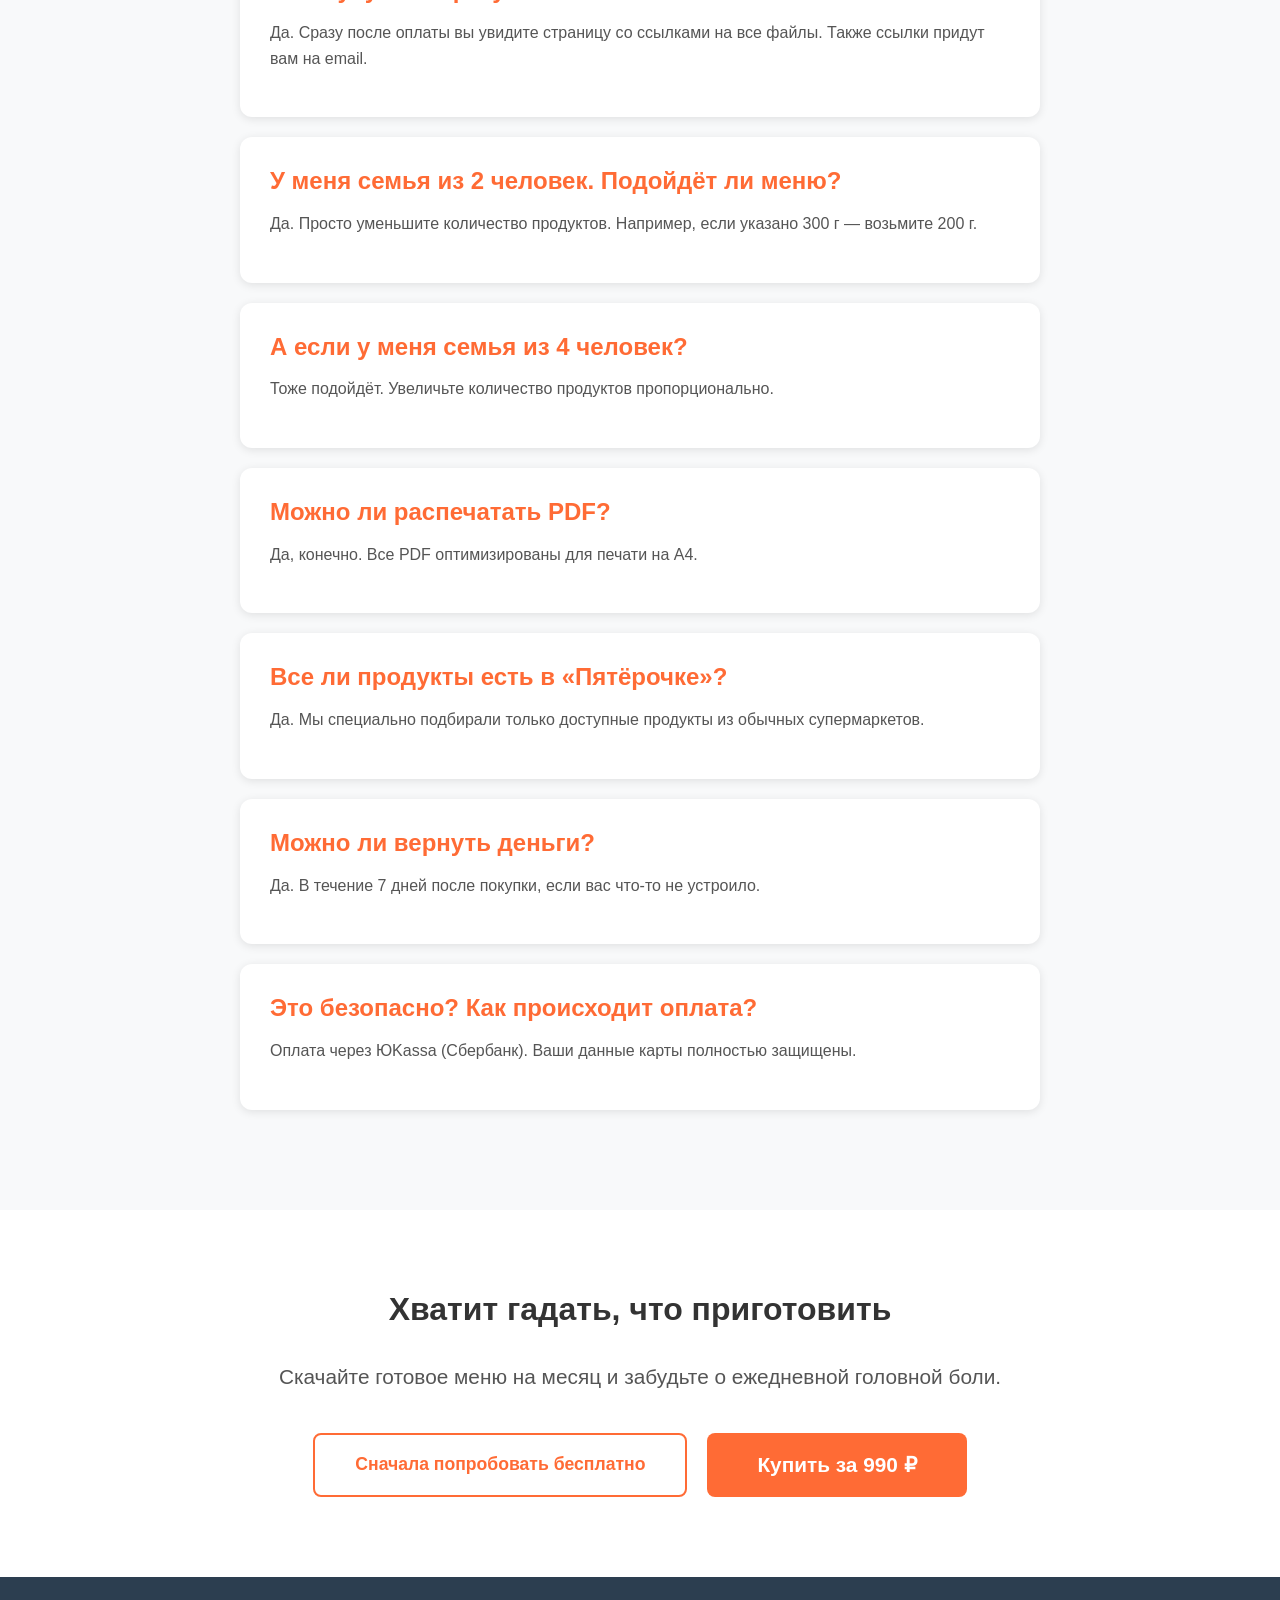
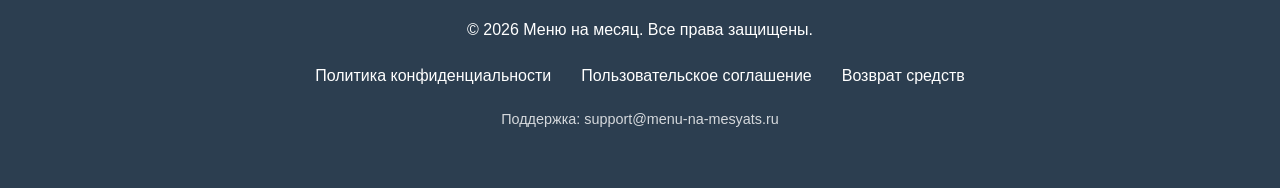
==== commit 064cb718: "Comment out reviews section in index.html Commented out the reviews section in index.html" ====
--- a/index.html
+++ b/index.html
@@ -273,7 +273,7 @@
         </div>
     </section>
 
-    <!-- Отзывы -->
+<!--    <!-- Отзывы -->
     <section class="reviews">
         <div class="container">
             <h2>Что говорят покупатели</h2>
@@ -296,7 +296,7 @@
             </div>
         </div>
     </section>
-
+-->
     <!-- Покупка -->
     <section id="buy" class="buy">
         <div class="container">
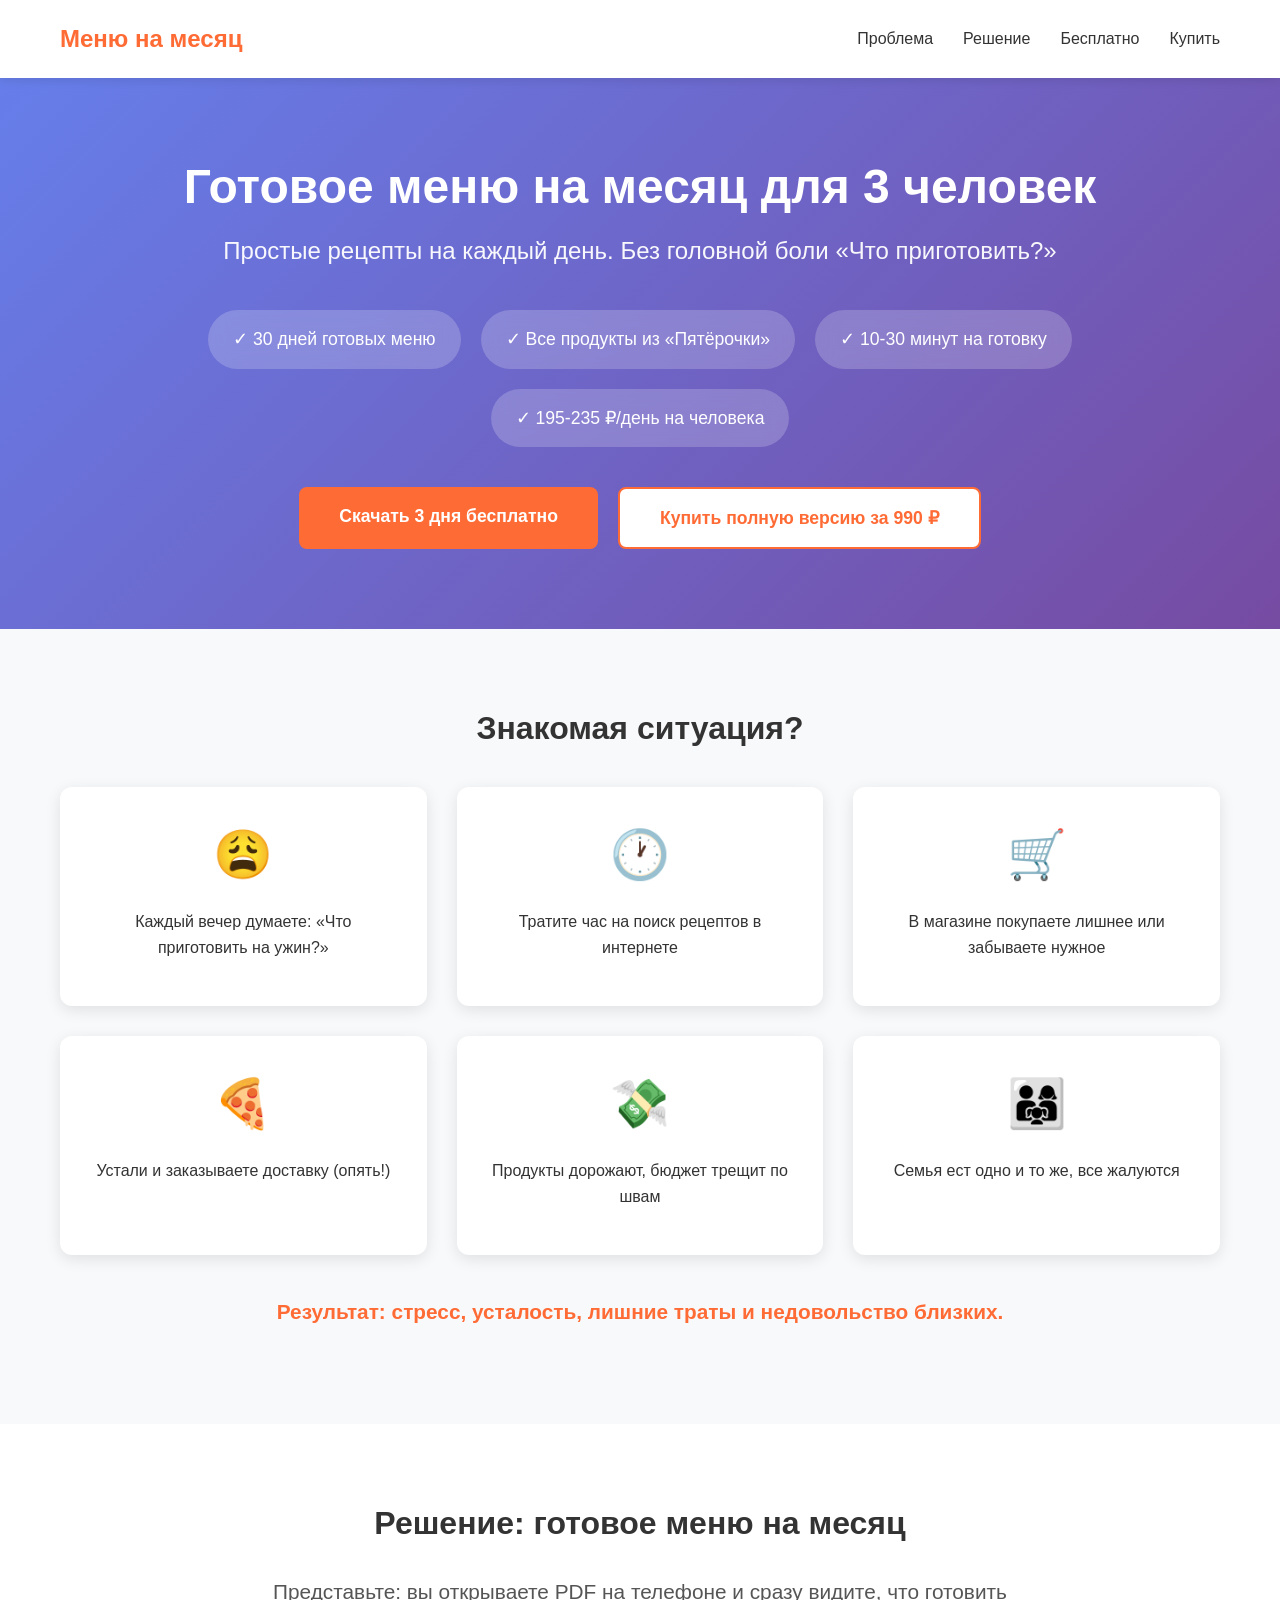
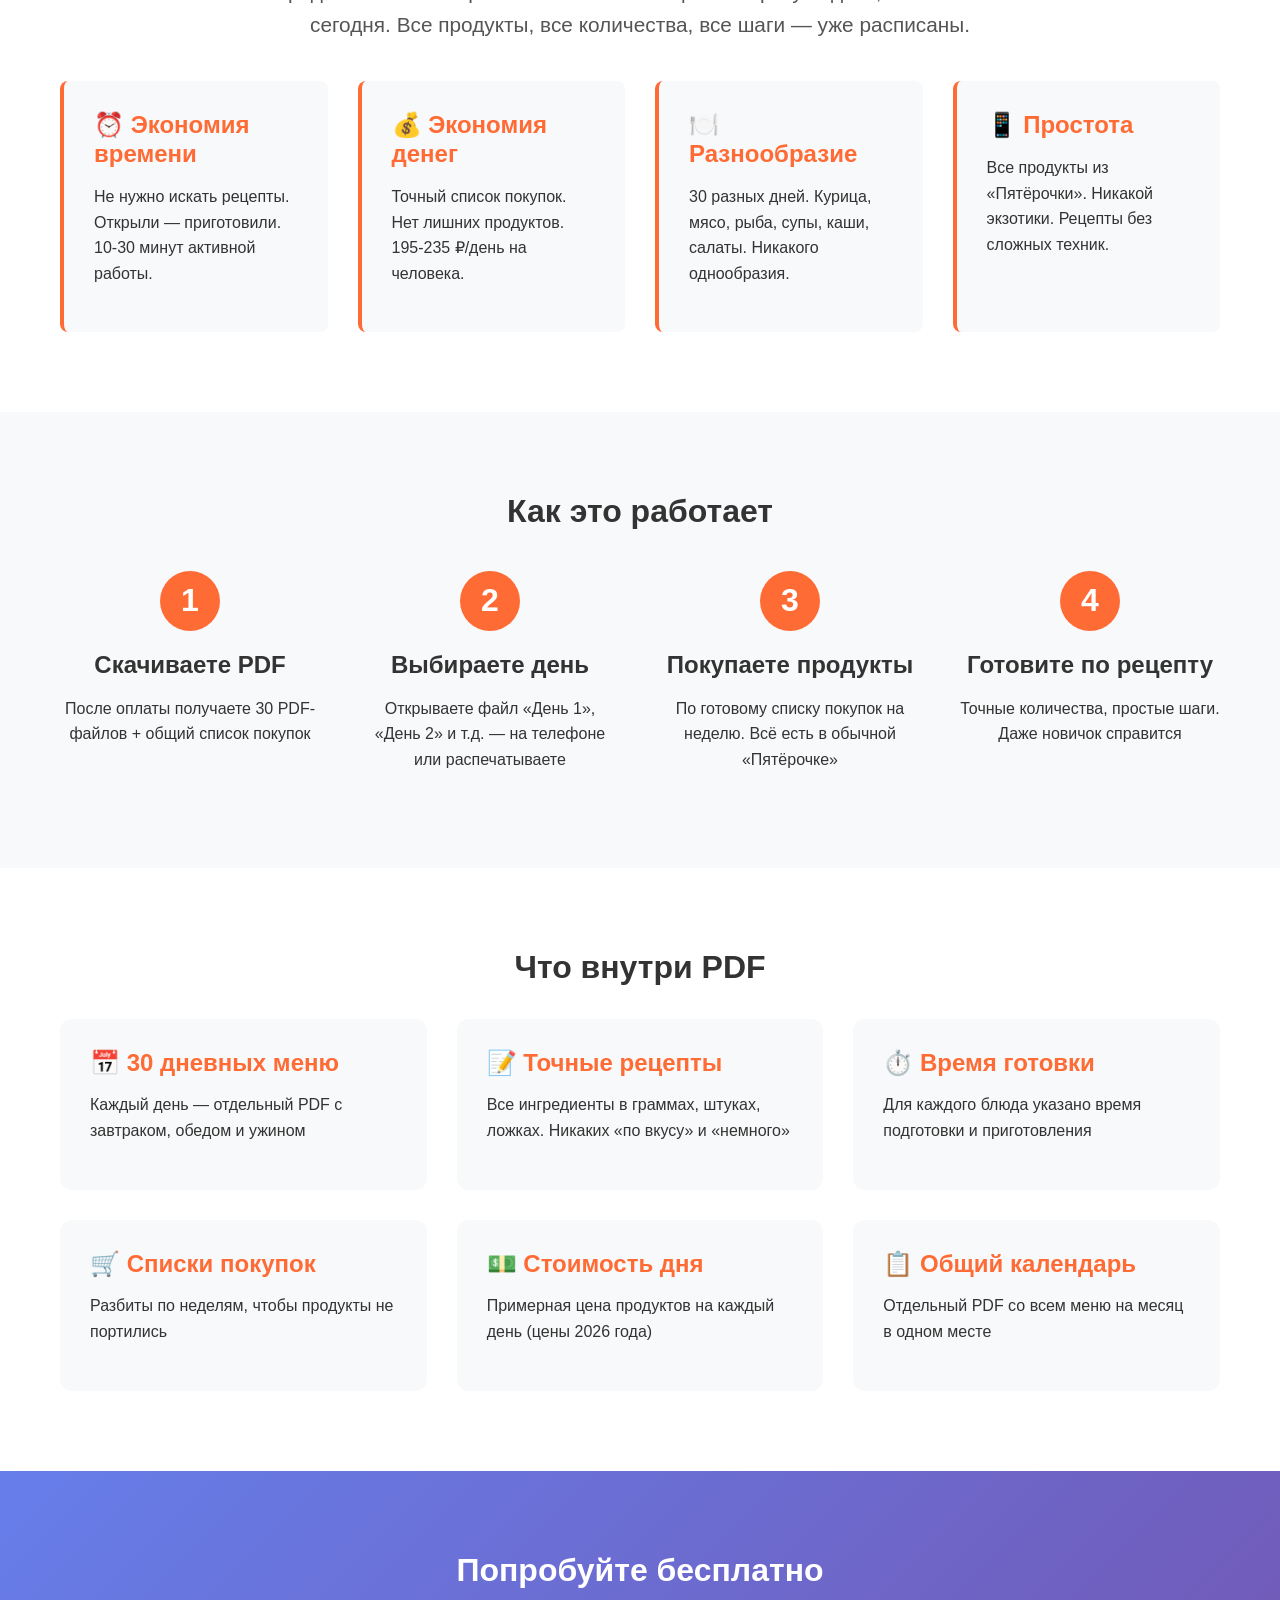
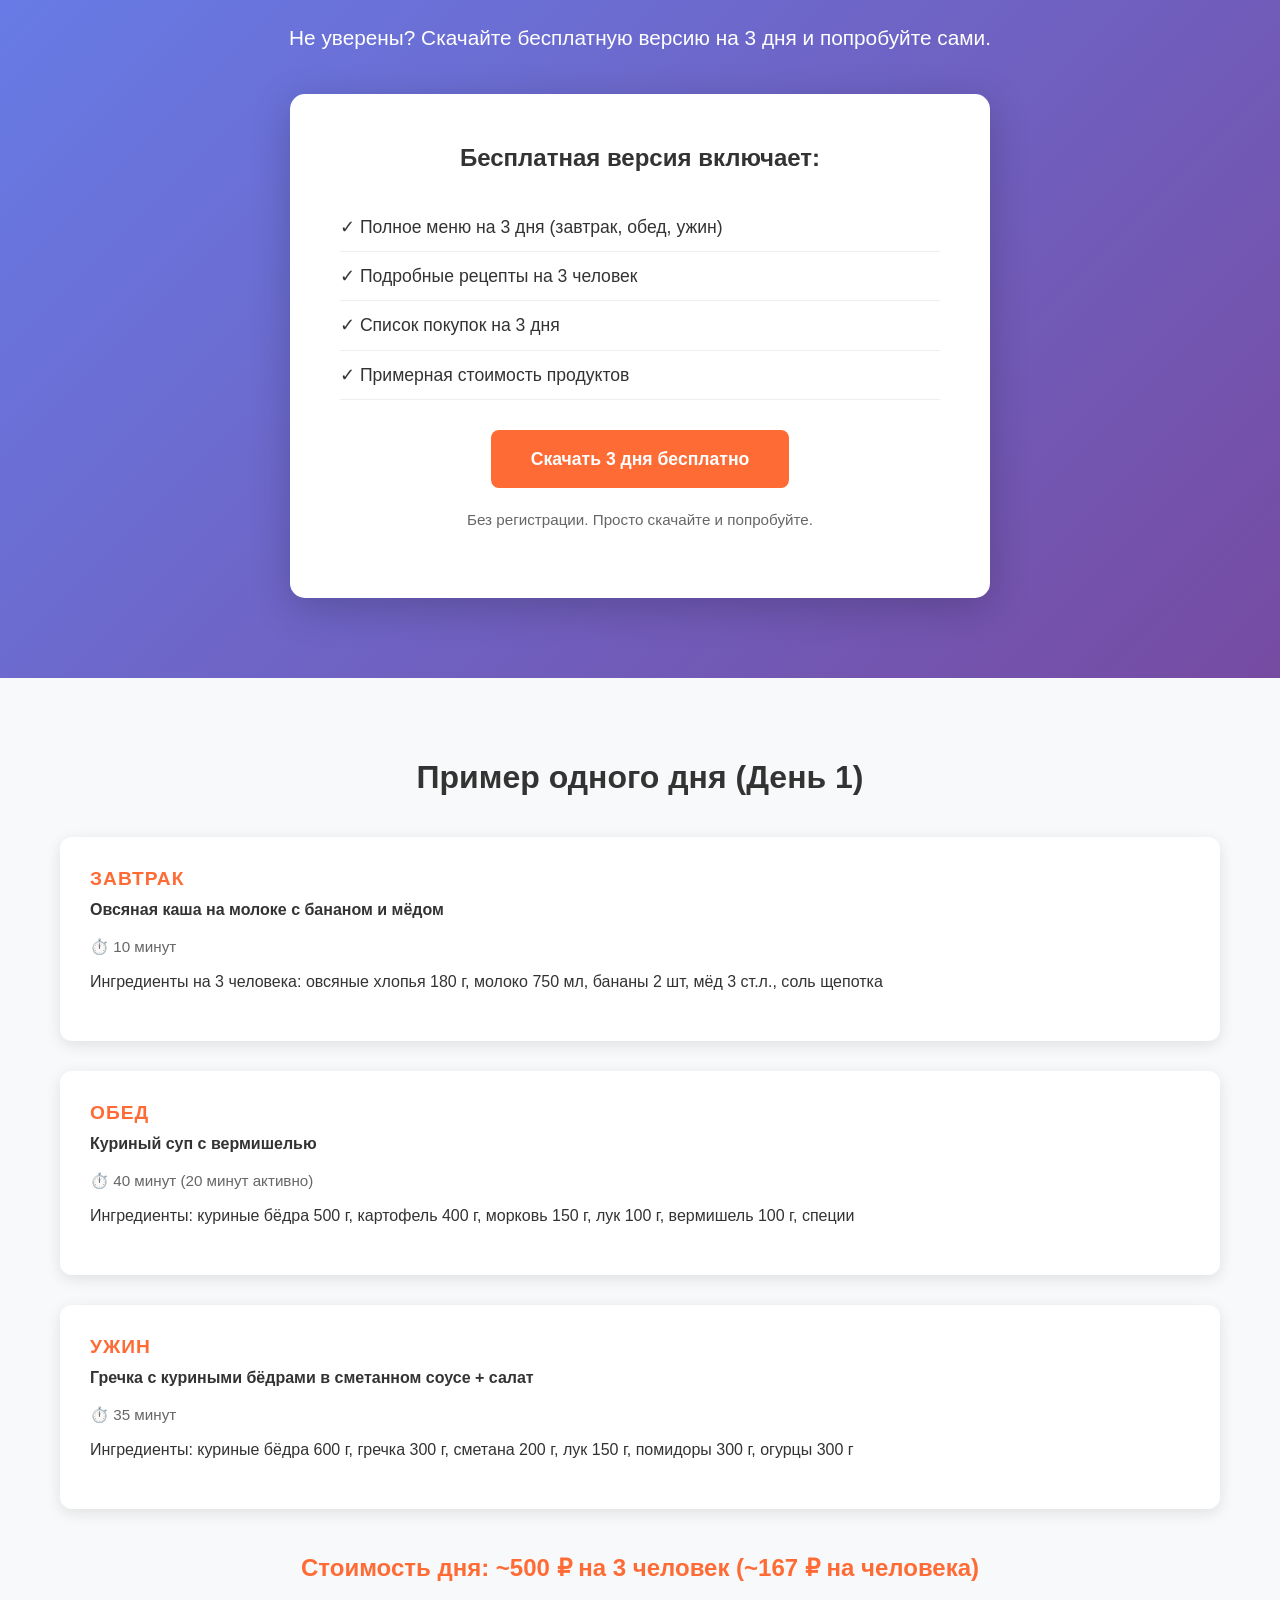
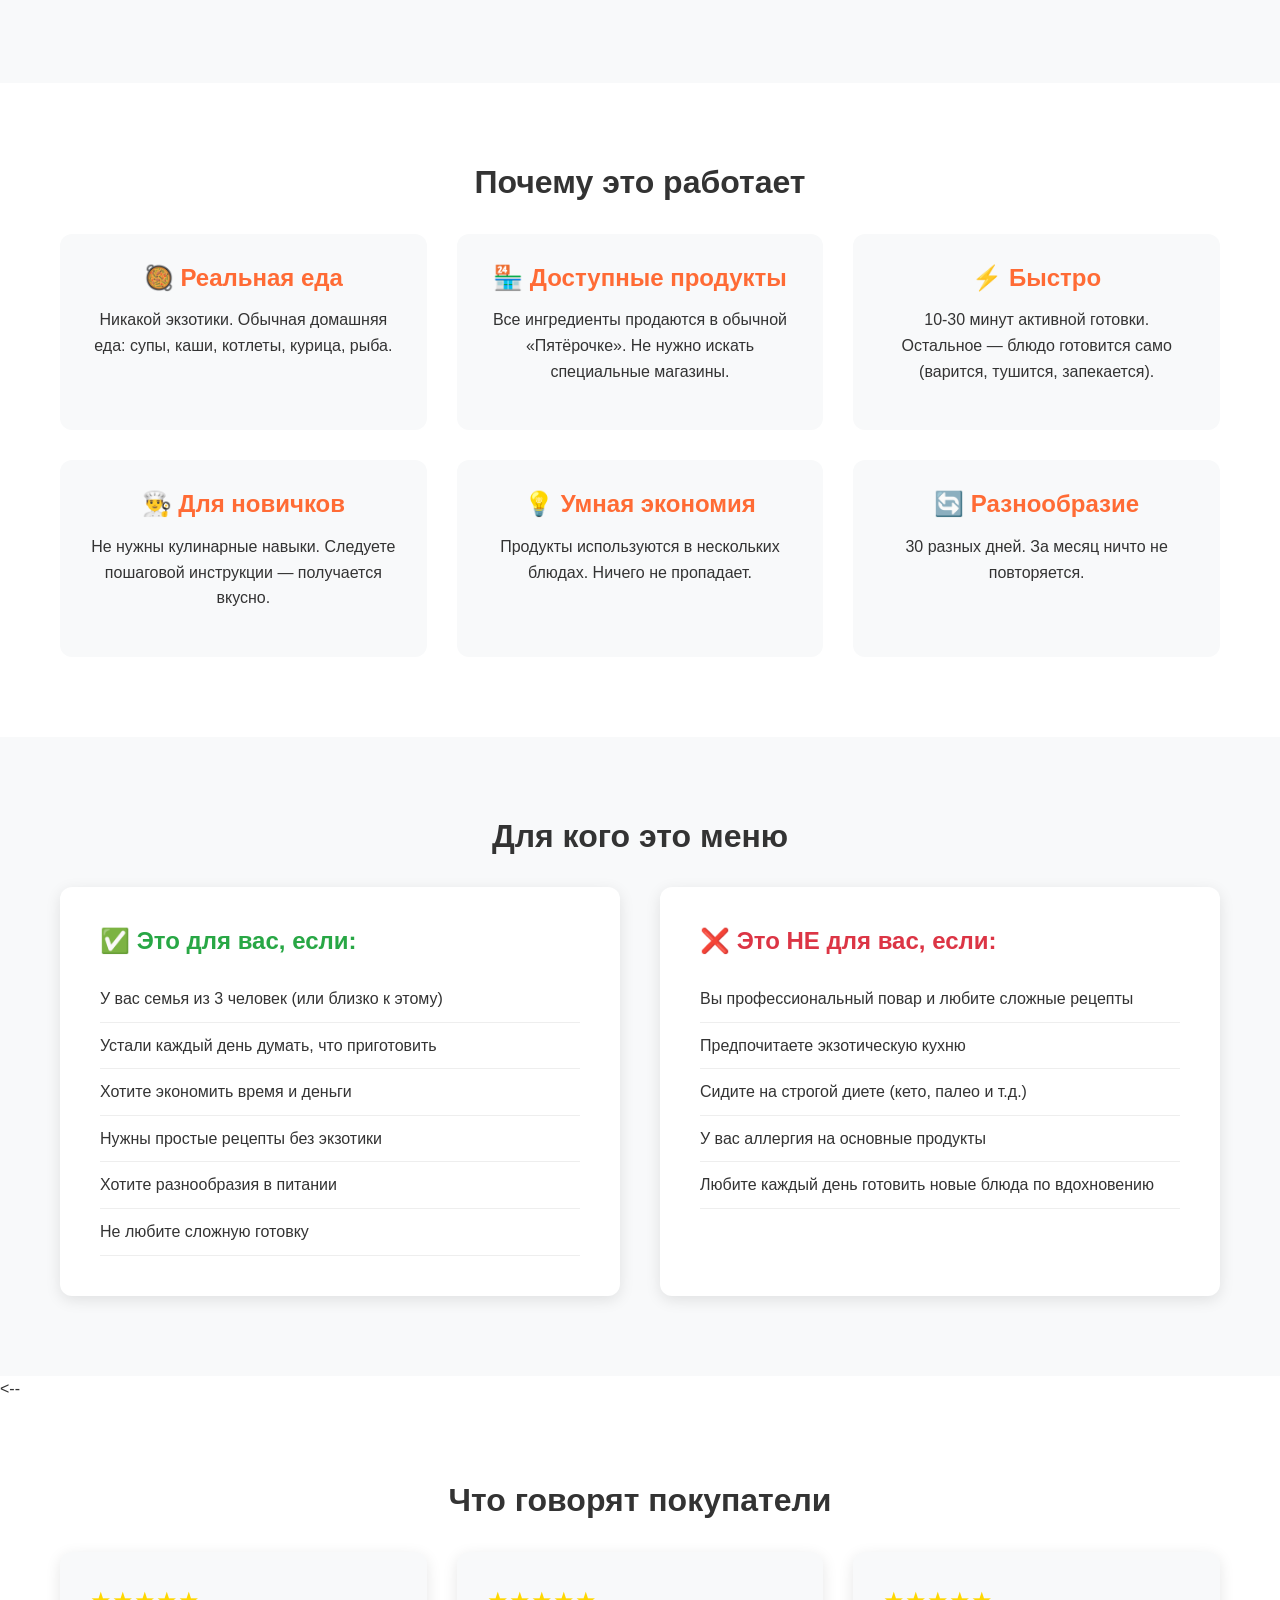
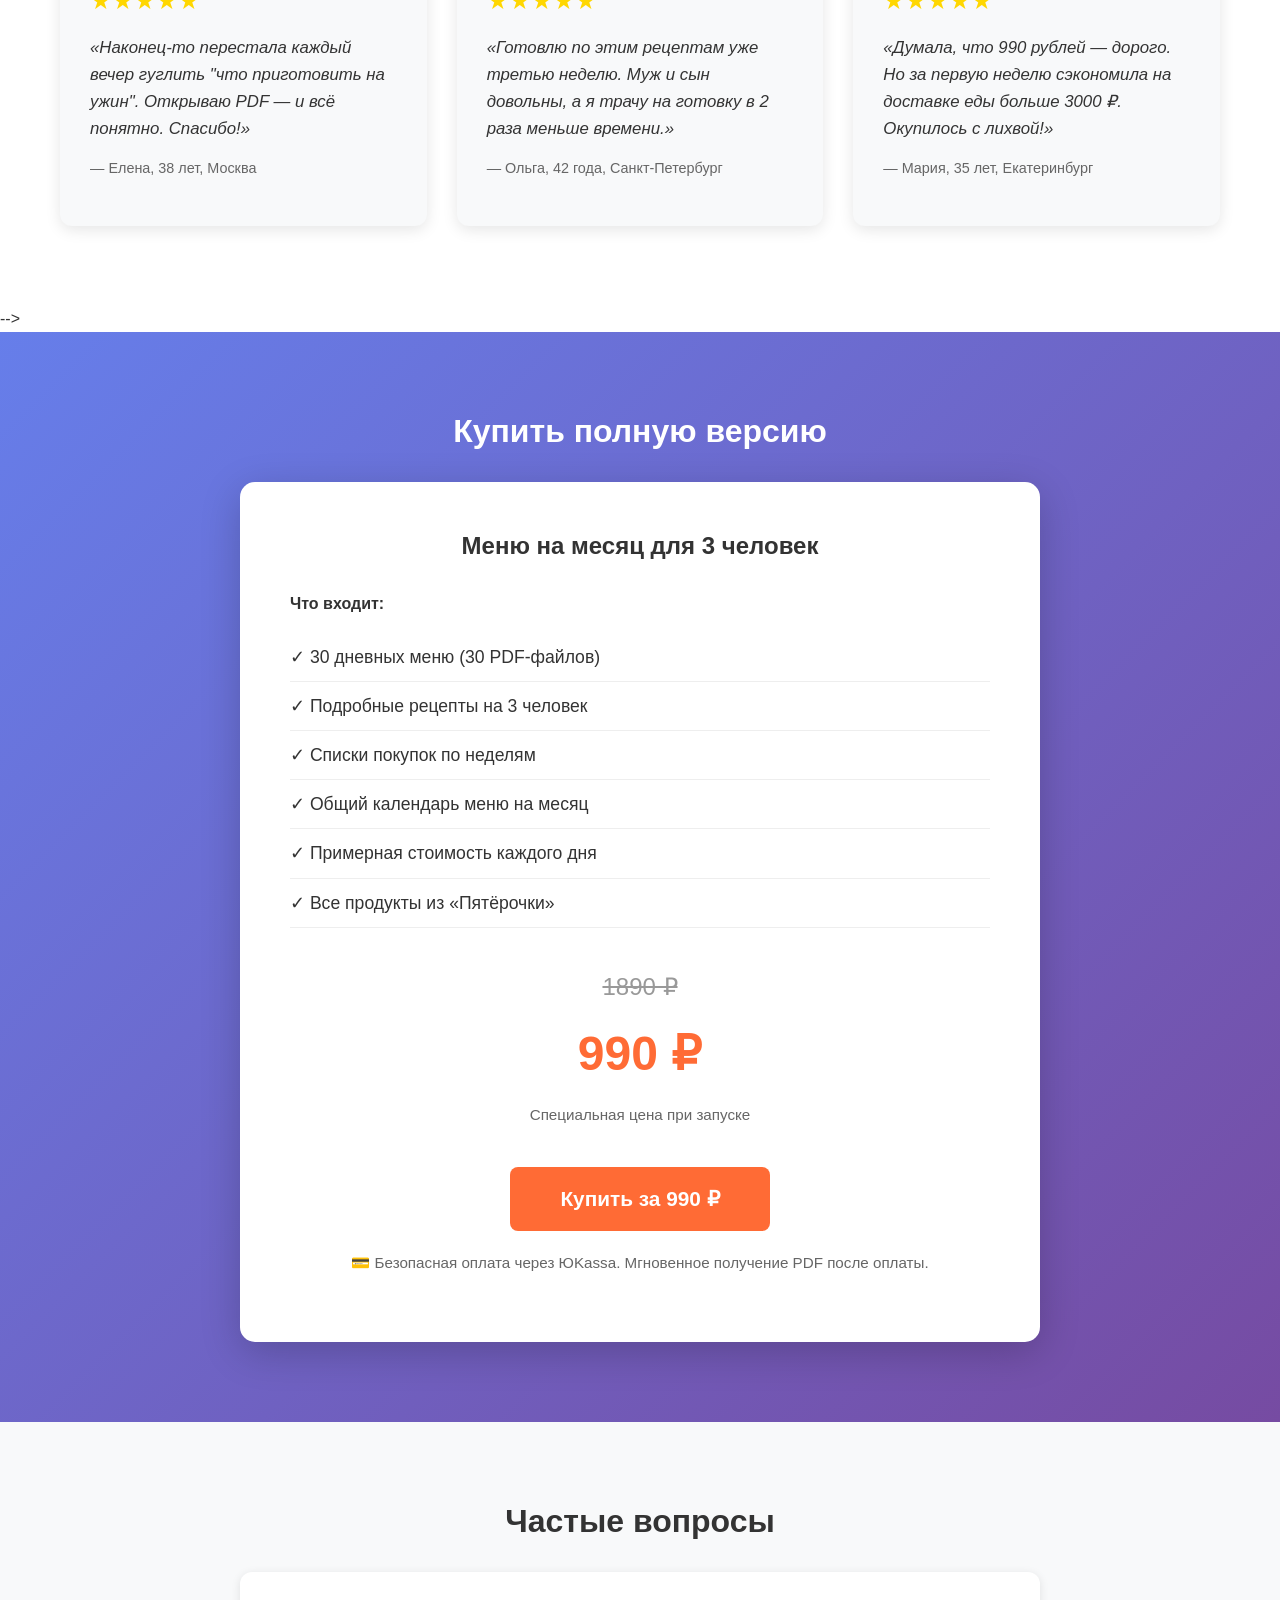
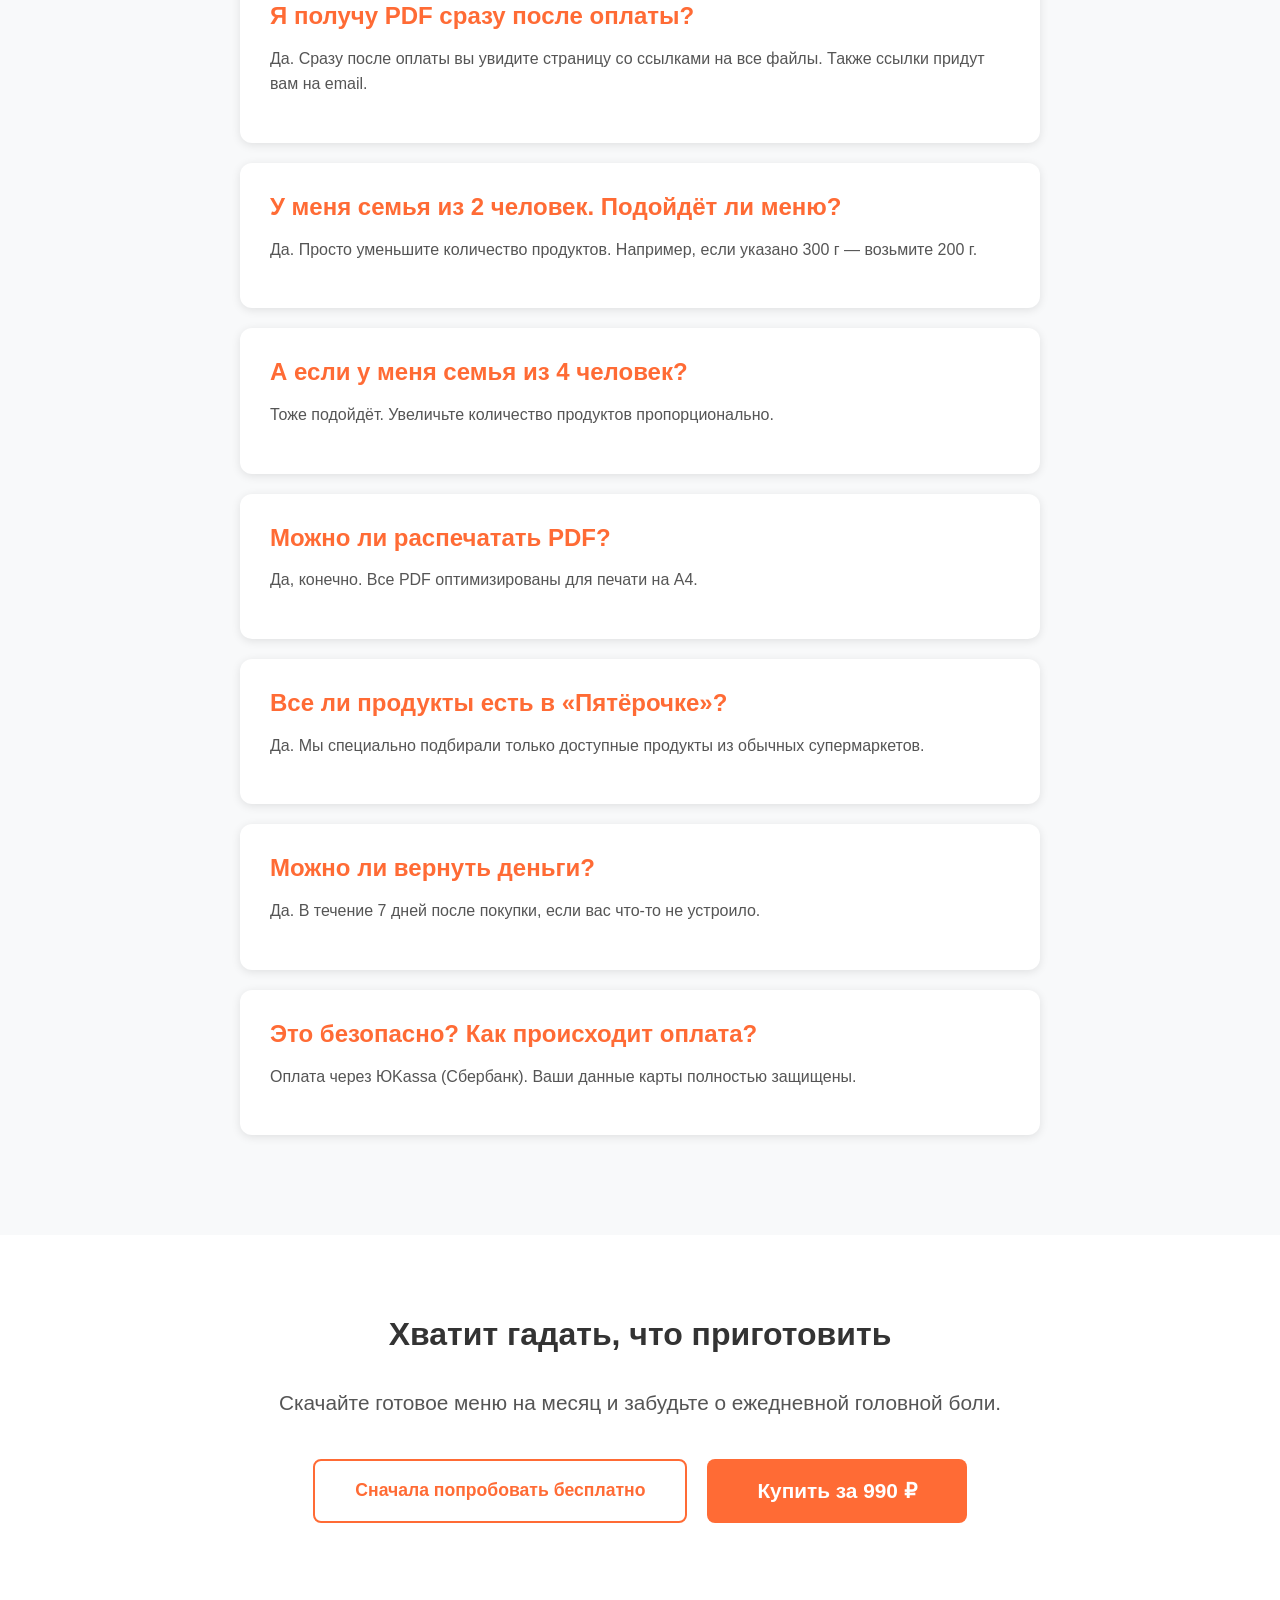
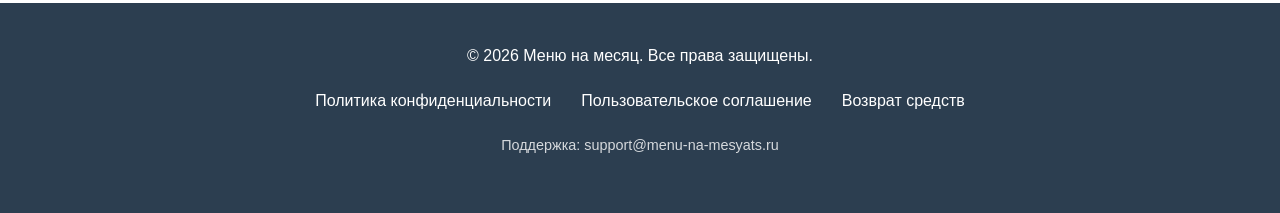
==== commit d1a7a910: "Uncomment reviews section in index.html" ====
--- a/index.html
+++ b/index.html
@@ -273,8 +273,8 @@
         </div>
     </section>
 
-<!--    <!-- Отзывы -->
-    <section class="reviews">
+    <!-- Отзывы -->
+ <--   <section class="reviews">
         <div class="container">
             <h2>Что говорят покупатели</h2>
             <div class="reviews-grid">
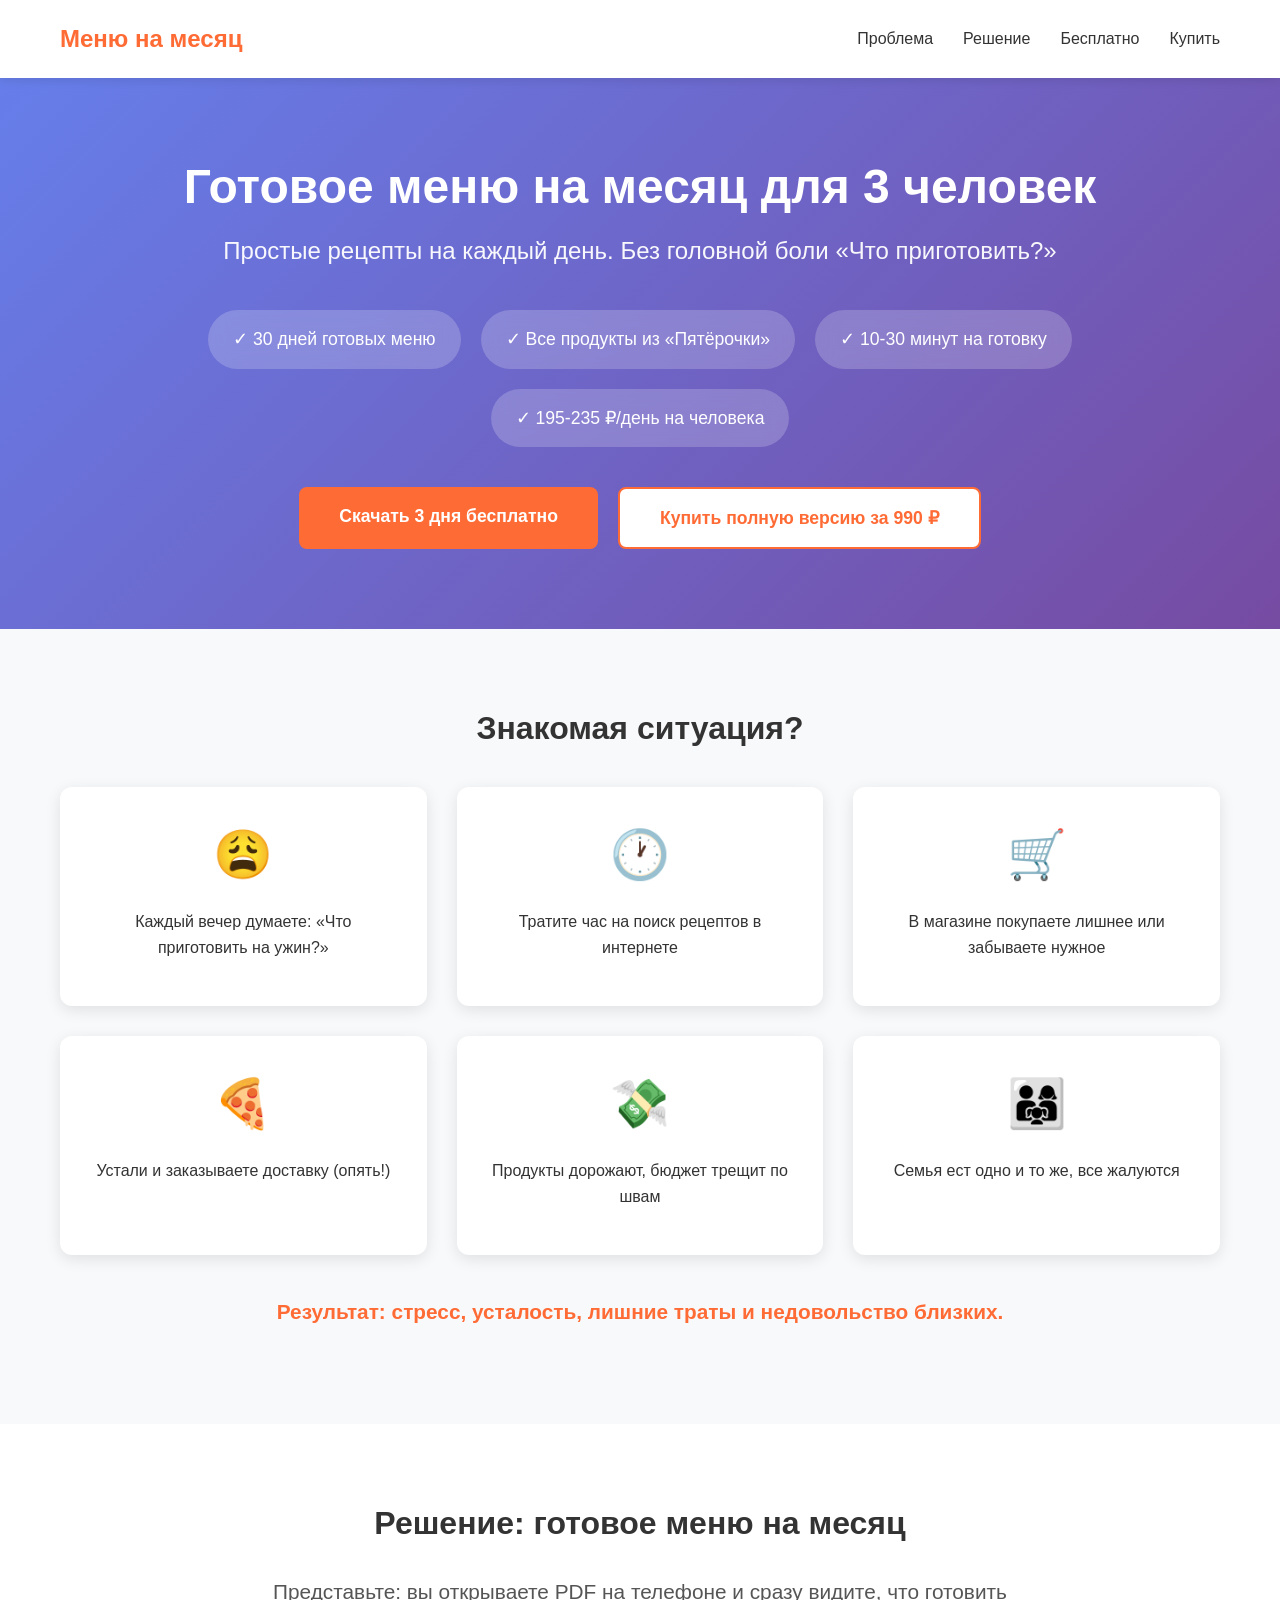
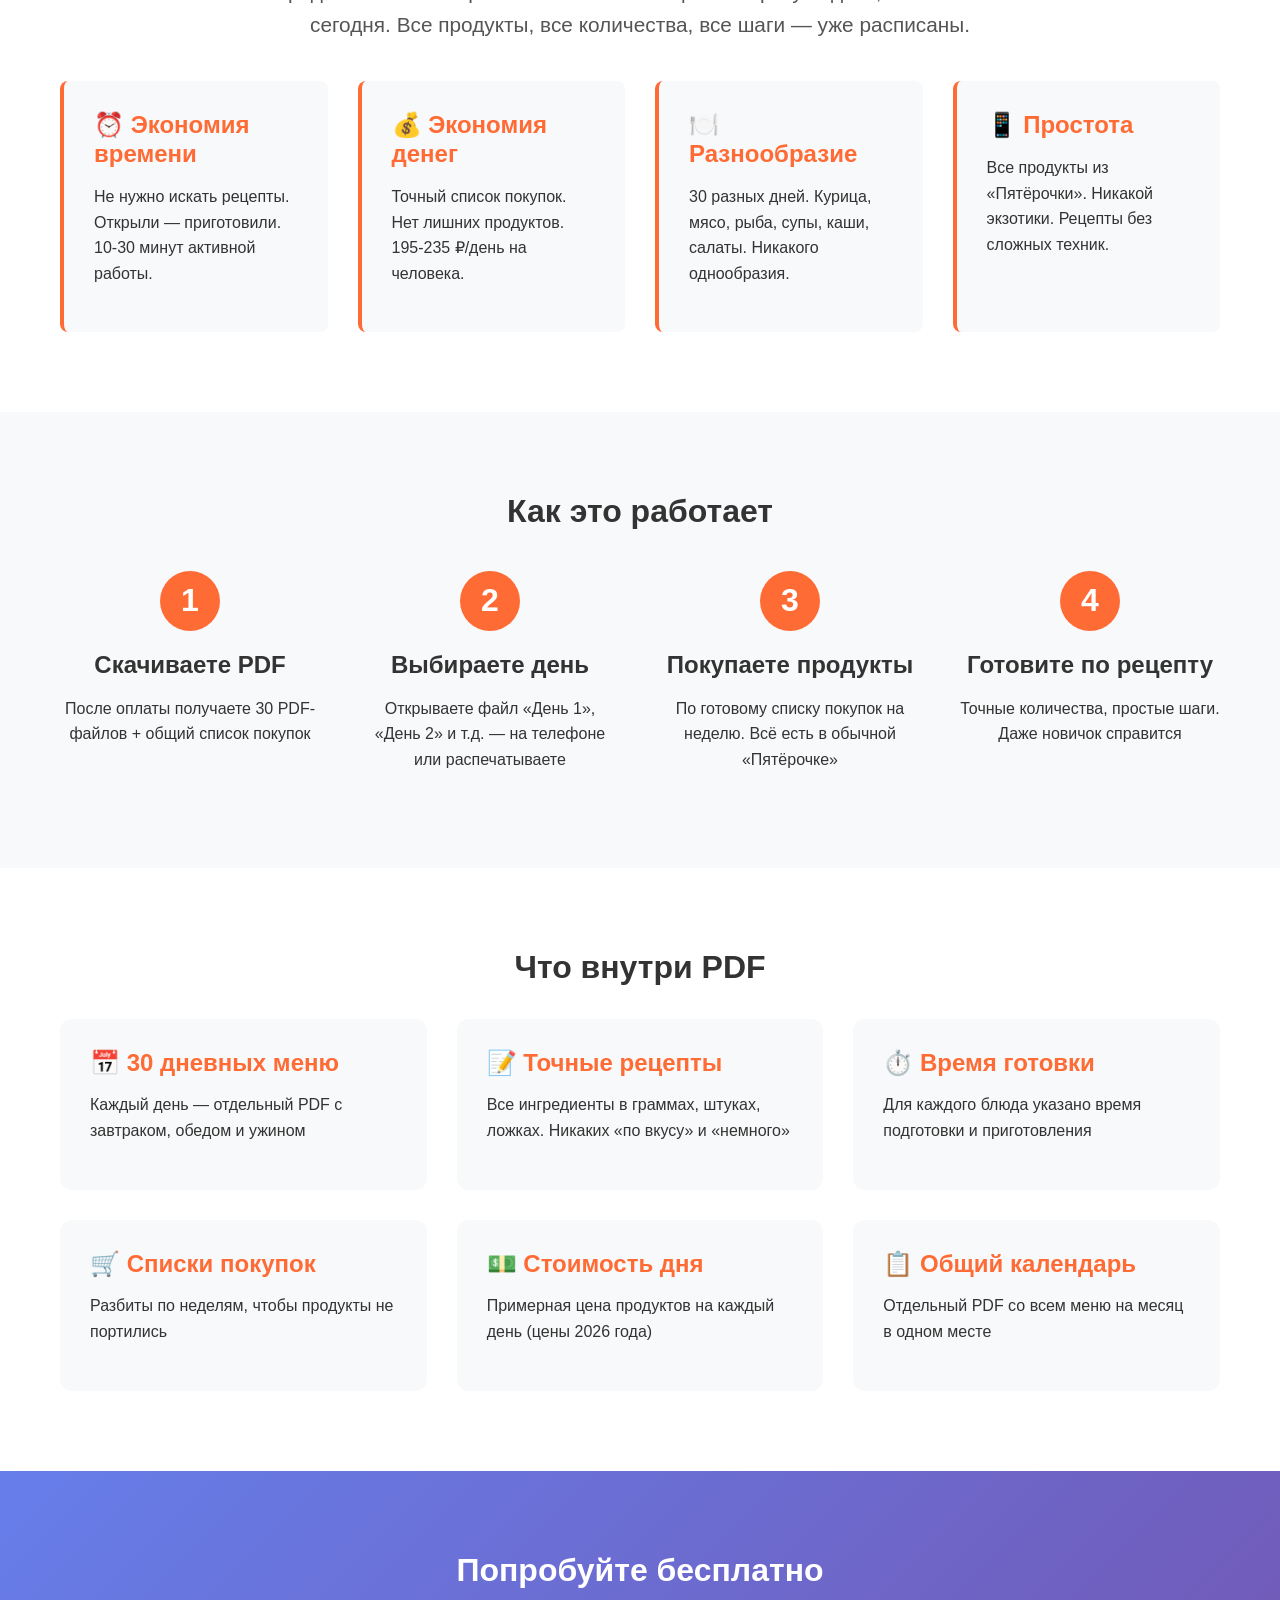
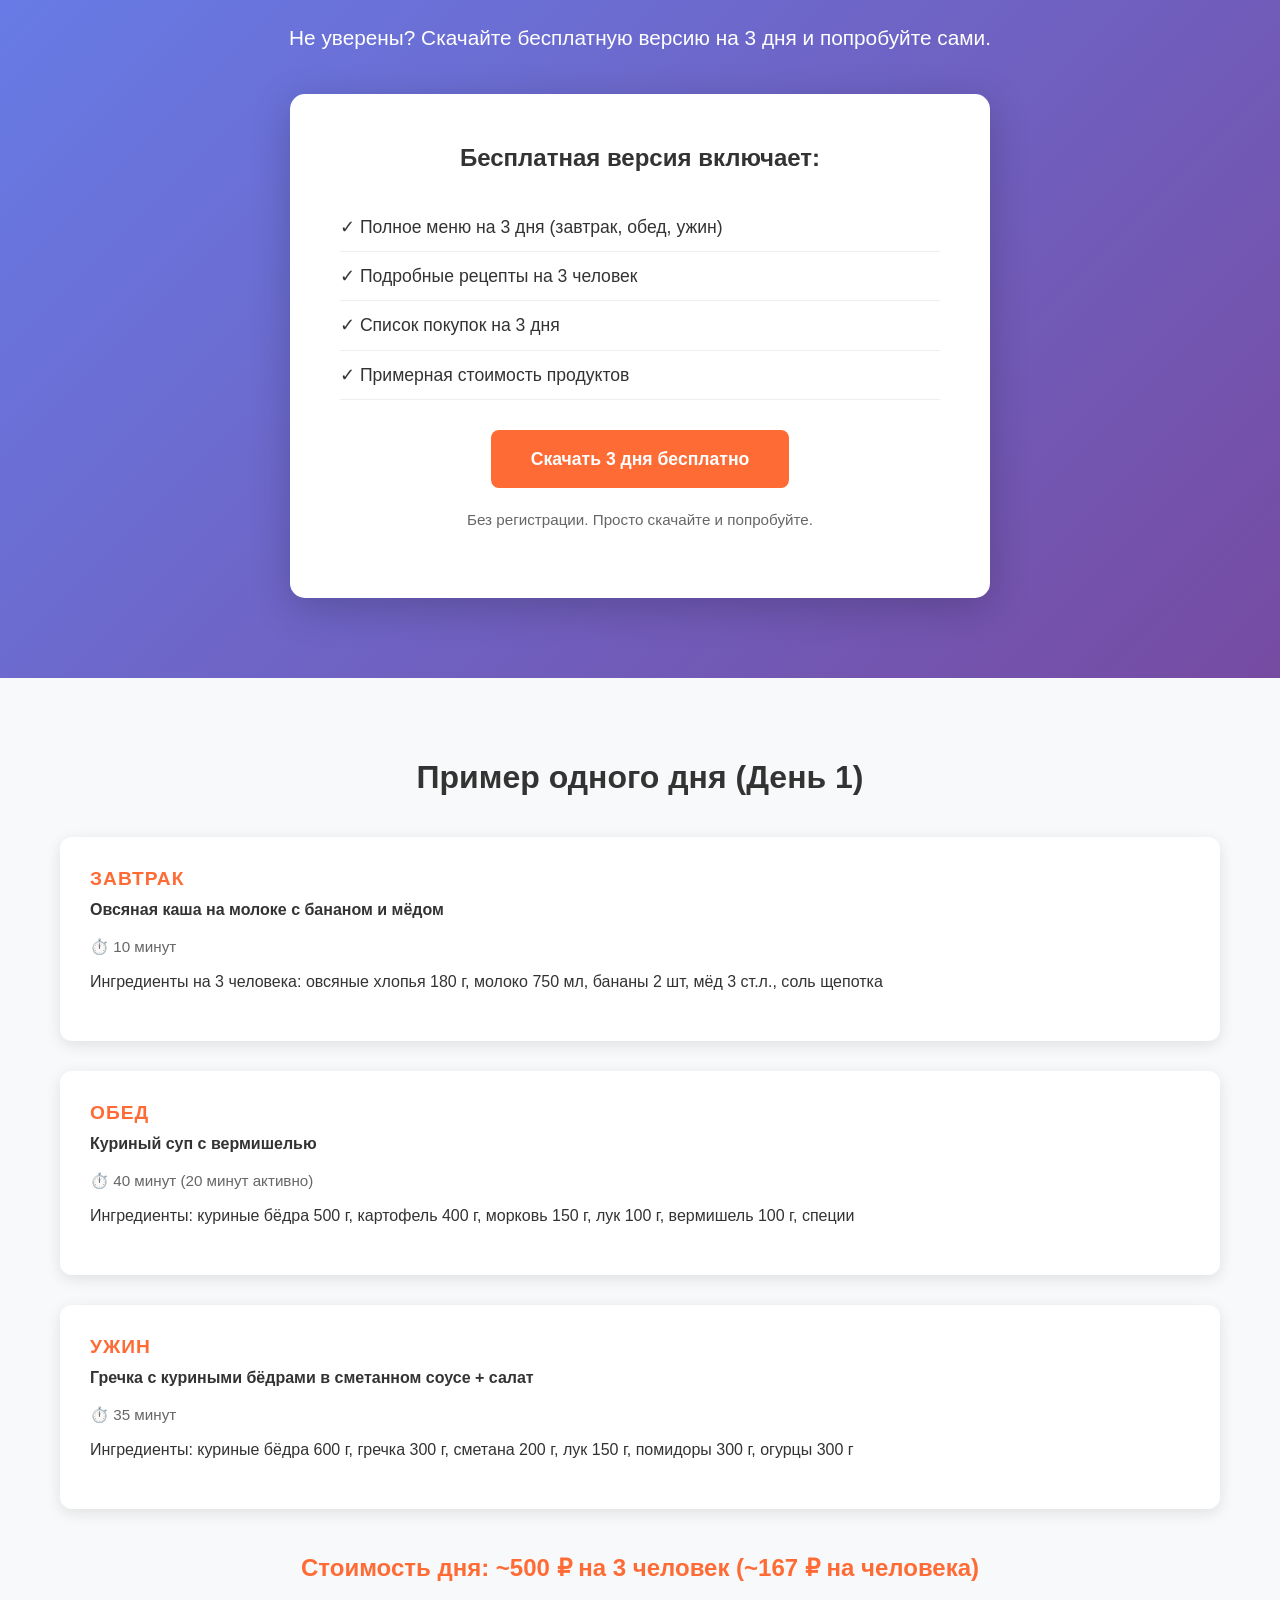
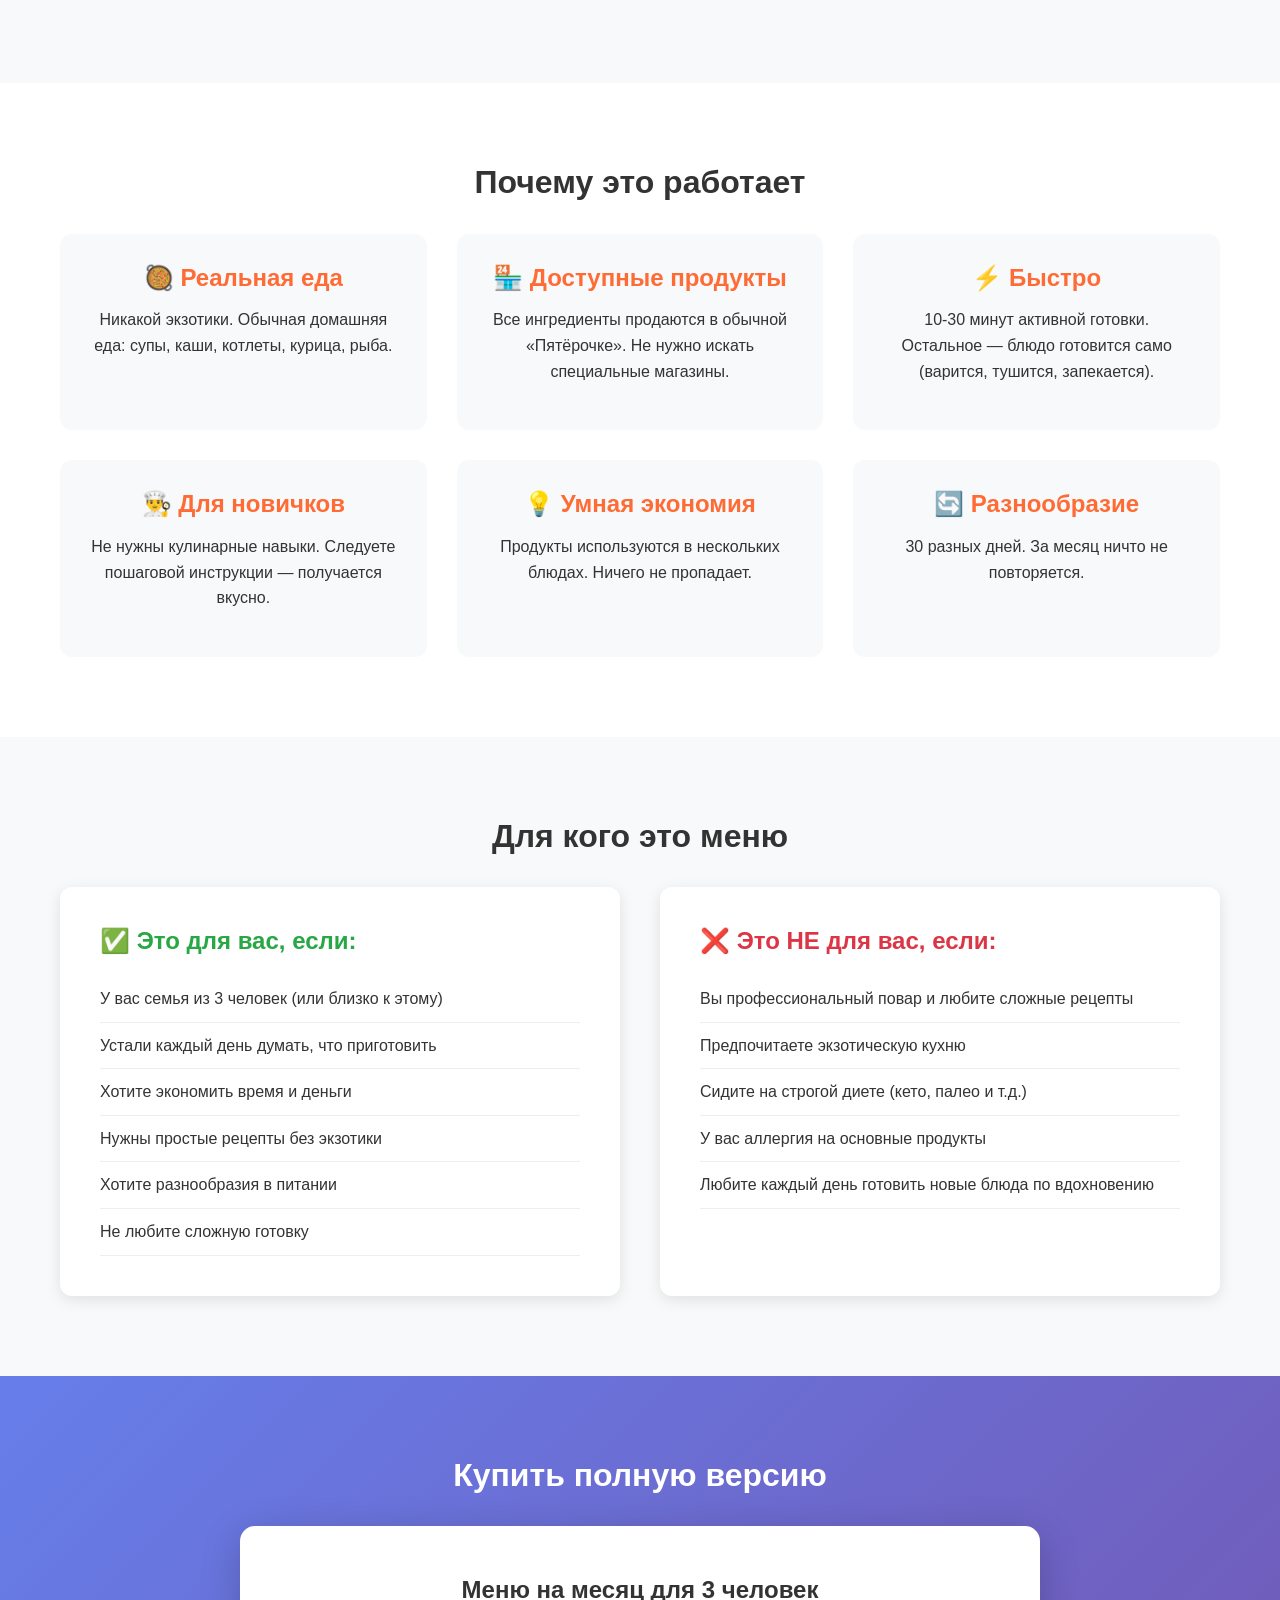
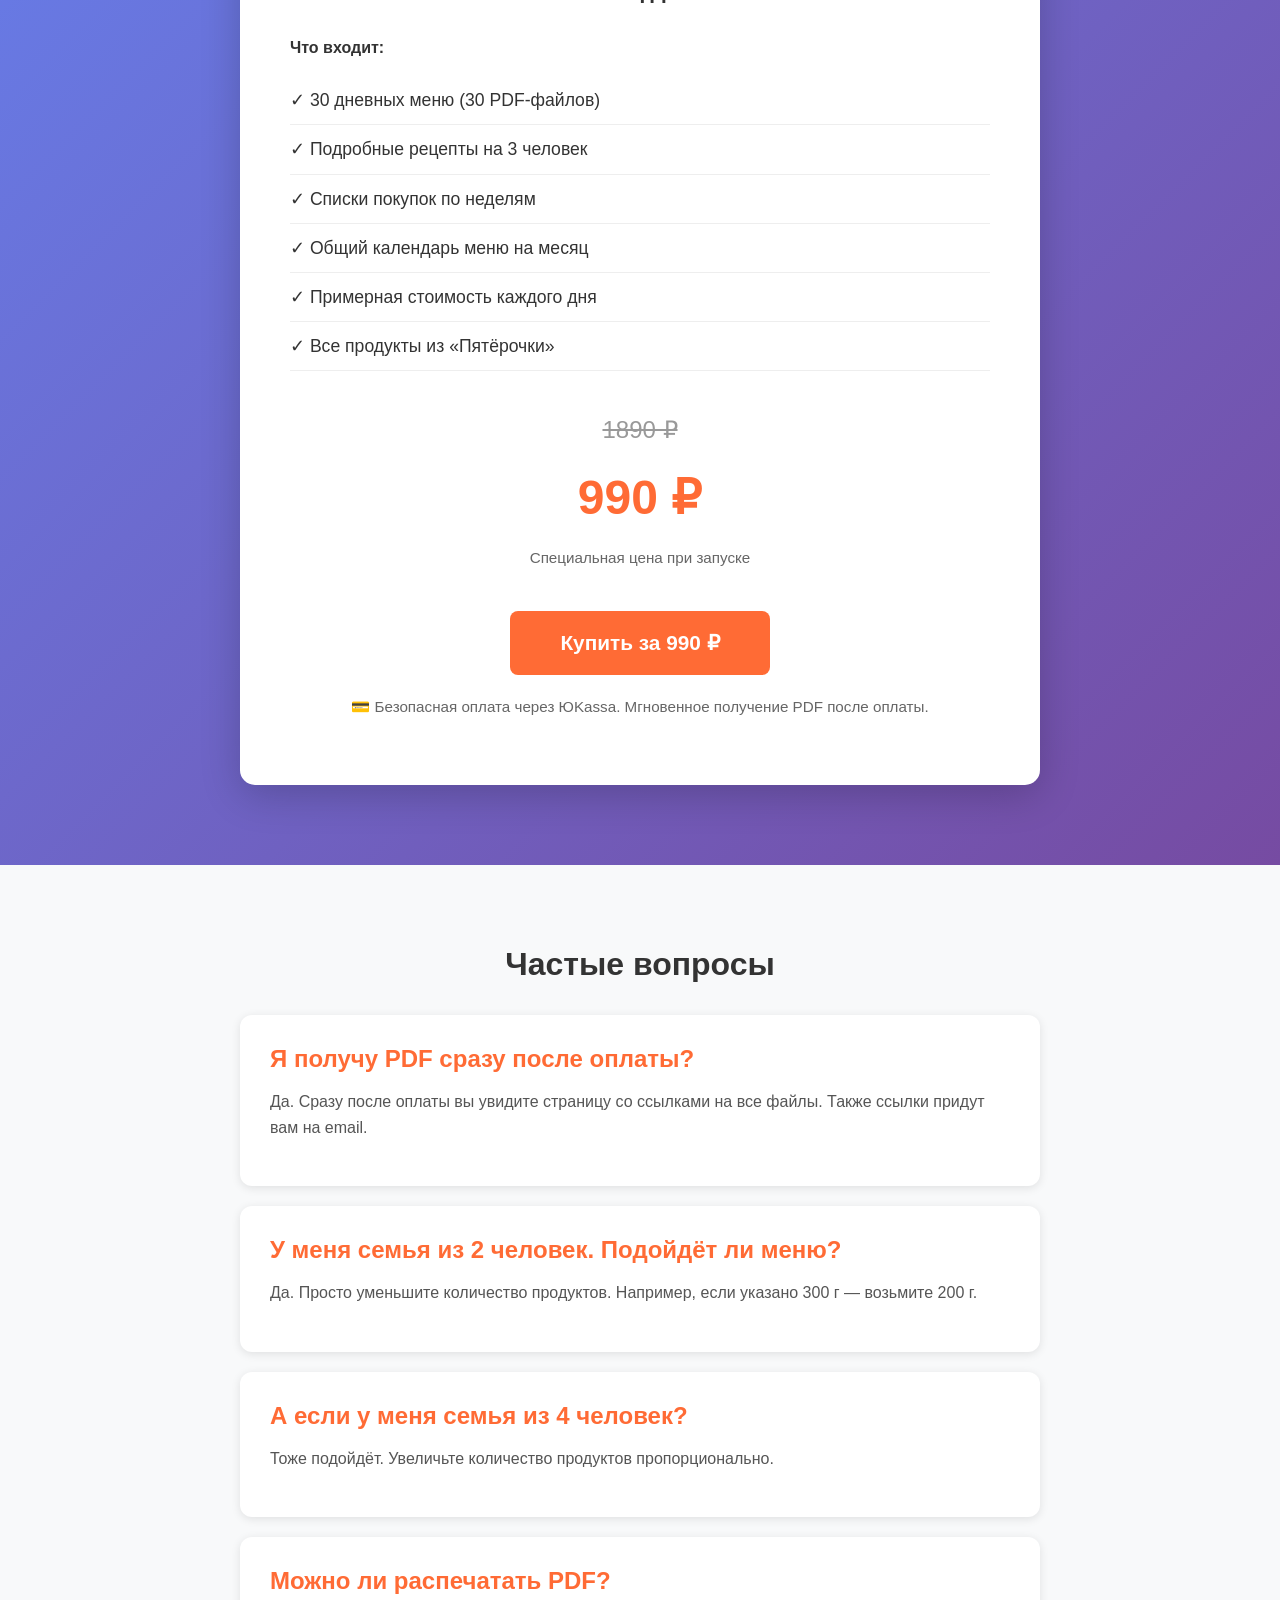
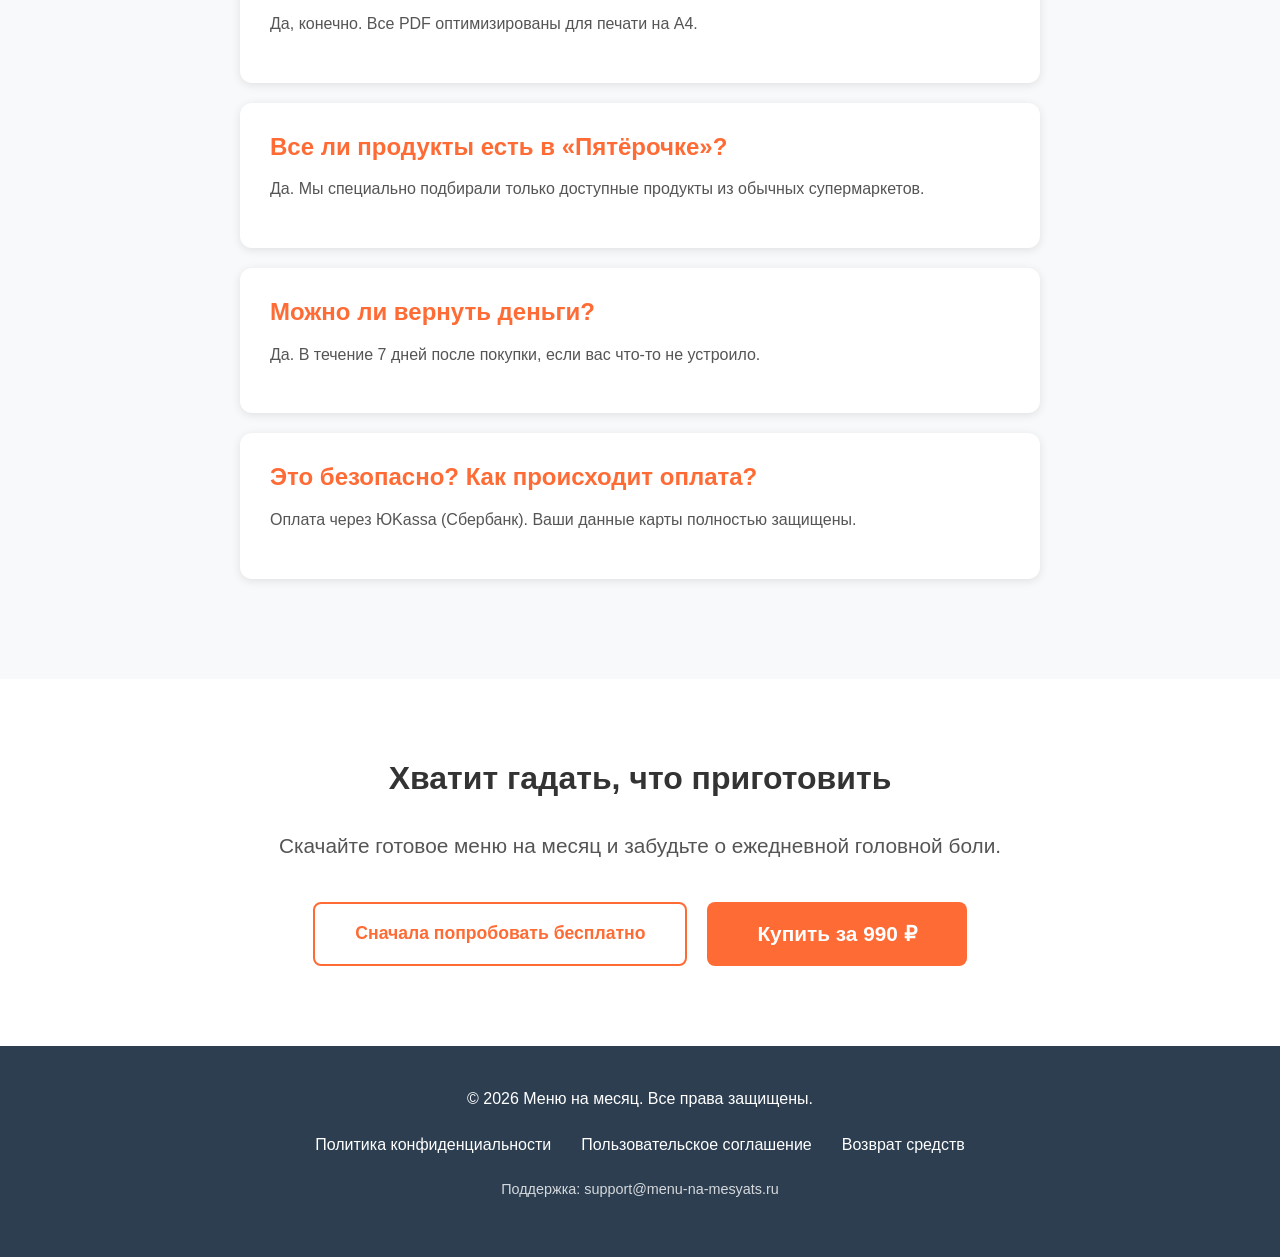
==== commit 115eb79e: "Comment out reviews section in index.html" ====
--- a/index.html
+++ b/index.html
@@ -274,7 +274,7 @@
     </section>
 
     <!-- Отзывы -->
- <--   <section class="reviews">
+ <!--   <section class="reviews">
         <div class="container">
             <h2>Что говорят покупатели</h2>
             <div class="reviews-grid">
